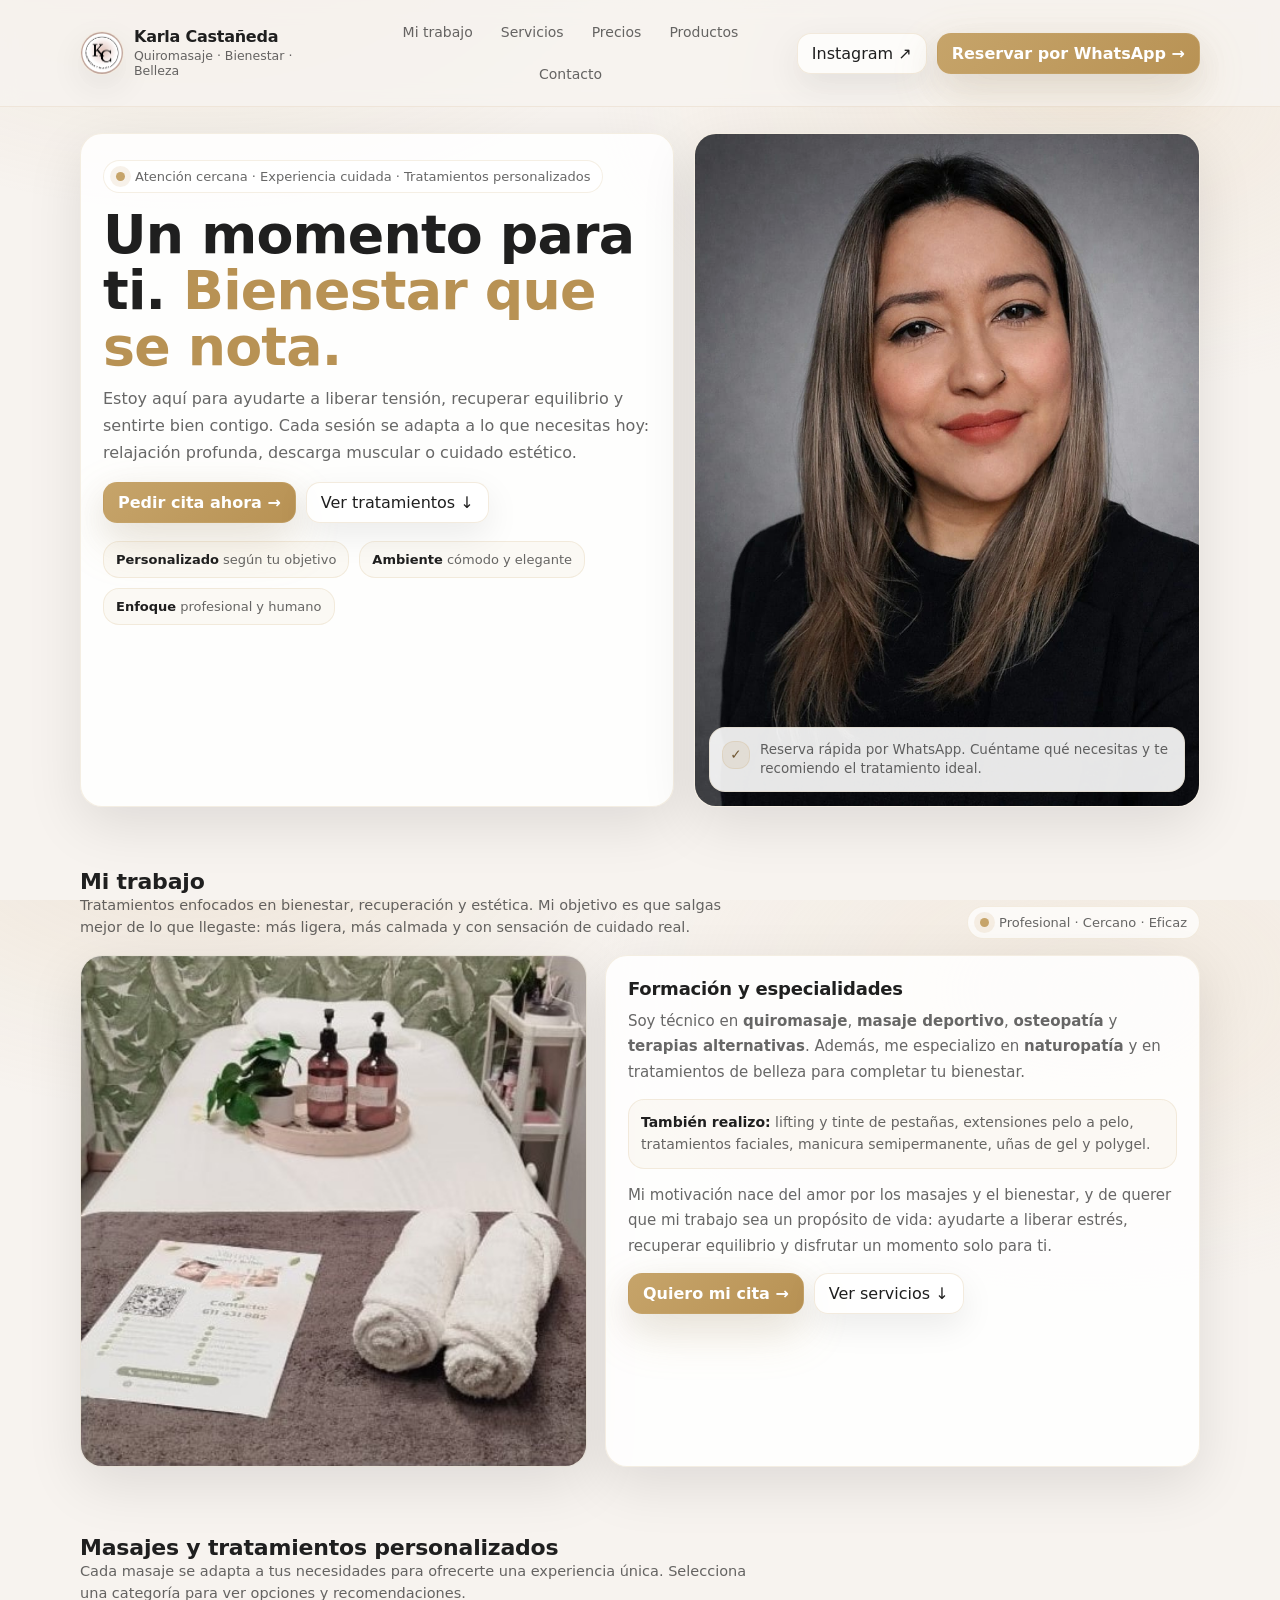
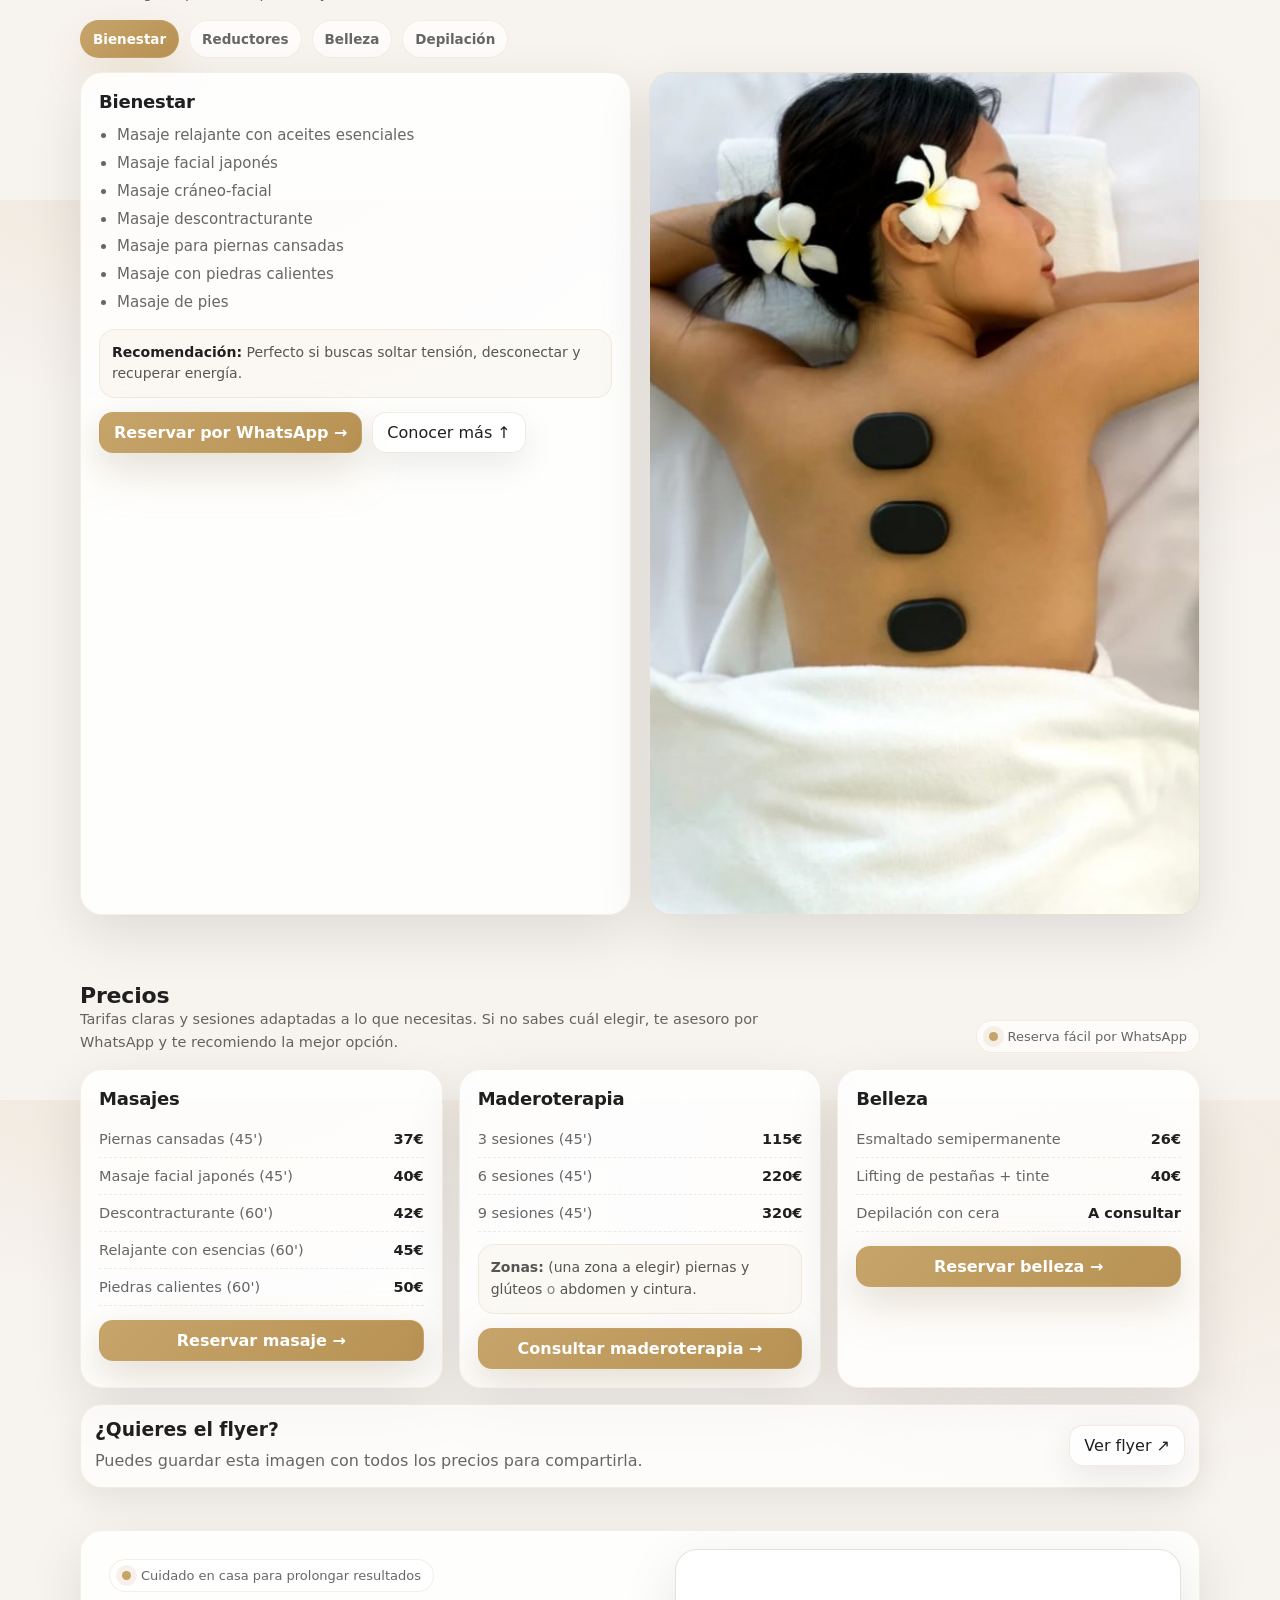
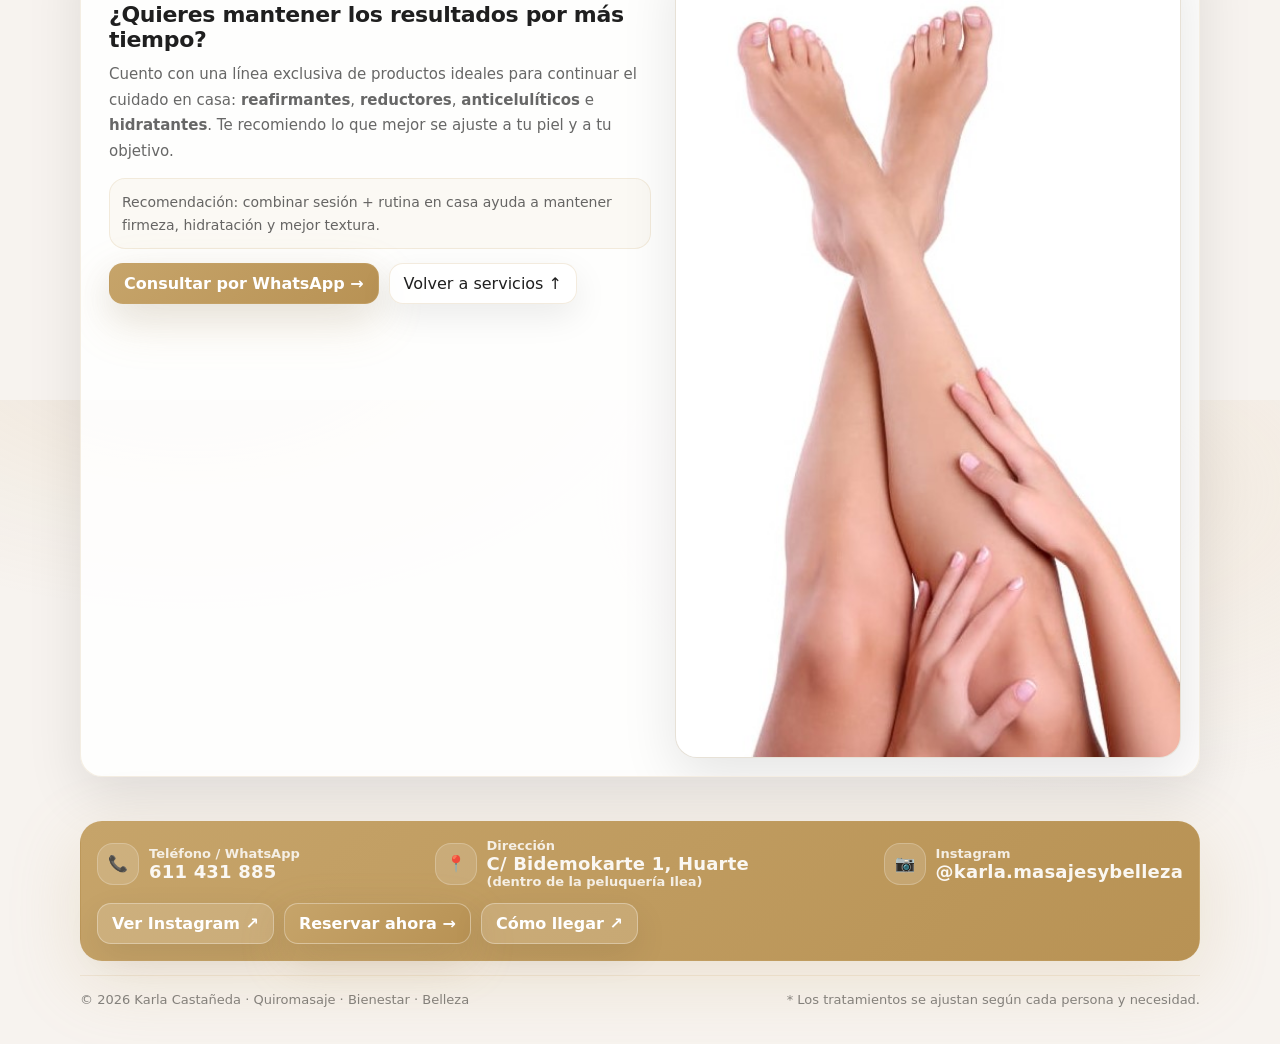
==== index.html @ 12836e00 "Add files via upload" ====
<!doctype html>
<html lang="es">
<head>
  <meta charset="utf-8" />
  <meta name="viewport" content="width=device-width, initial-scale=1" />
  <title>Karla Castañeda | Quiromasaje, Bienestar y Belleza</title>
  <meta name="description" content="Quiromasaje, masaje deportivo, osteopatía, bienestar y belleza. Reserva tu cita con Karla Castañeda por WhatsApp." />

  <!-- Open Graph -->
  <meta property="og:title" content="Karla Castañeda | Quiromasaje, Bienestar y Belleza" />
  <meta property="og:description" content="Masajes y tratamientos personalizados. Bienestar, reductores, belleza y depilación." />
  <meta property="og:type" content="website" />

<link rel="stylesheet" href="css/style.css">


</head>

<body>
  <!-- TOPBAR -->
  <header class="topbar">
    <div class="wrap">
      <nav class="nav" aria-label="Navegación principal">
        <a class="brand" href="#inicio" aria-label="Ir al inicio">
          <img class="logoImg" src="img/logo.jpg" alt="KC Quiromasaje y Belleza" />
          <div>
            <strong>Karla Castañeda</strong>
            <span>Quiromasaje · Bienestar · Belleza</span>
          </div>
        </a>

        <div class="links" aria-label="Secciones">
          <a href="#mi-trabajo">Mi trabajo</a>
          <a href="#servicios">Servicios</a>
          <a href="#precios">Precios</a>
          <a href="#productos">Productos</a>
          <a href="#contacto">Contacto</a>
        </div>

        <div class="actions">
          <a class="btn" id="btnIg" href="https://instagram.com/karla.masajesybelleza" target="_blank" rel="noopener">
            Instagram ↗
          </a>
          <a class="btn btn-primary" id="btnWhats" href="#" rel="noopener">
            Reservar por WhatsApp →
          </a>
        </div>
      </nav>
    </div>
  </header>

  <!-- HERO -->
  <main id="inicio" class="hero">
    <div class="wrap">
      <div class="heroGrid">
        <section class="card heroLeft reveal">
          <div class="pill">
            <span class="dot" aria-hidden="true"></span>
            Atención cercana · Experiencia cuidada · Tratamientos personalizados
          </div>

          <h1>
            Un momento para ti.
            <span style="color:#B89254;">Bienestar que se nota.</span>
          </h1>

          <p class="sub">
            Estoy aquí para ayudarte a liberar tensión, recuperar equilibrio y sentirte bien contigo.
            Cada sesión se adapta a lo que necesitas hoy: relajación profunda, descarga muscular o cuidado estético.
          </p>

          <div class="heroCTA">
            <a class="btn btn-primary" href="#contacto">Pedir cita ahora →</a>
            <a class="btn" href="#servicios">Ver tratamientos ↓</a>
          </div>

          <div class="stats" aria-label="Beneficios">
            <div class="stat"><b>Personalizado</b> según tu objetivo</div>
            <div class="stat"><b>Ambiente</b> cómodo y elegante</div>
            <div class="stat"><b>Enfoque</b> profesional y humano</div>
          </div>
        </section>

        <aside class="card reveal">
          <div class="heroPhoto">
            <img src="img/karla-hero.jpg" alt="Karla Castañeda - Quiromasaje" />
            <div class="badge">
              <div class="check" aria-hidden="true">✓</div>
              <div>
                Reserva rápida por WhatsApp. Cuéntame qué necesitas y te recomiendo el tratamiento ideal.
              </div>
            </div>
          </div>
        </aside>
      </div>
    </div>
  </main>

  <!-- MI TRABAJO -->
  <section id="mi-trabajo">
    <div class="wrap">
      <div class="sectionTitle reveal">
        <div>
          <h2>Mi trabajo</h2>
          <p>
            Tratamientos enfocados en bienestar, recuperación y estética. Mi objetivo es que salgas mejor de lo que llegaste:
            más ligera, más calmada y con sensación de cuidado real.
          </p>
        </div>
        <div class="pill">
          <span class="dot" aria-hidden="true"></span>
          Profesional · Cercano · Eficaz
        </div>
      </div>

      <div class="aboutGrid">
        <div class="aboutPhoto reveal">
          <img src="img/masaje-camilla.jpg" alt="Espacio de masaje y cuidado" />
        </div>

        <div class="card aboutText reveal">
          <h3>Formación y especialidades</h3>
          <p>
            Soy técnico en <b>quiromasaje</b>, <b>masaje deportivo</b>, <b>osteopatía</b> y <b>terapias alternativas</b>.
            Además, me especializo en <b>naturopatía</b> y en tratamientos de belleza para completar tu bienestar.
          </p>

          <div class="listLine">
            <b>También realizo:</b> lifting y tinte de pestañas, extensiones pelo a pelo, tratamientos faciales,
            manicura semipermanente, uñas de gel y polygel.
          </div>

          <p style="margin-top: 14px;">
            Mi motivación nace del amor por los masajes y el bienestar, y de querer que mi trabajo sea un propósito de vida:
            ayudarte a liberar estrés, recuperar equilibrio y disfrutar un momento solo para ti.
          </p>

          <div class="heroCTA" style="margin-top: 6px;">
            <a class="btn btn-primary" href="#contacto">Quiero mi cita →</a>
            <a class="btn" href="#servicios">Ver servicios ↓</a>
          </div>
        </div>
      </div>
    </div>
  </section>

  <!-- SERVICIOS -->
  <section id="servicios">
    <div class="wrap">
      <div class="sectionTitle reveal">
        <div>
          <h2>Masajes y tratamientos personalizados</h2>
          <p>
            Cada masaje se adapta a tus necesidades para ofrecerte una experiencia única.
            Selecciona una categoría para ver opciones y recomendaciones.
          </p>
        </div>
      </div>

      <div class="tabs reveal" role="tablist" aria-label="Categorías de servicios">
        <button class="tab active" data-tab="bienestar" role="tab" aria-selected="true">Bienestar</button>
        <button class="tab" data-tab="reductores" role="tab" aria-selected="false">Reductores</button>
        <button class="tab" data-tab="belleza" role="tab" aria-selected="false">Belleza</button>
        <button class="tab" data-tab="depilacion" role="tab" aria-selected="false">Depilación</button>
      </div>

      <div class="catGrid">
        <div class="card catCard reveal" id="tabContent"></div>
        <div class="catImg reveal">
          <img id="tabImage" src="img/bienestar.jpg" alt="Tratamientos de bienestar" />
        </div>
      </div>
    </div>
  </section>

  <!-- PRECIOS -->
  <section id="precios">
    <div class="wrap">
      <div class="sectionTitle reveal">
        <div>
          <h2>Precios</h2>
          <p>
            Tarifas claras y sesiones adaptadas a lo que necesitas. Si no sabes cuál elegir,
            te asesoro por WhatsApp y te recomiendo la mejor opción.
          </p>
        </div>
        <div class="pill">
          <span class="dot" aria-hidden="true"></span>
          Reserva fácil por WhatsApp
        </div>
      </div>

      <div class="pricesGrid">
        <div class="card priceCard reveal">
          <h3>Masajes</h3>
          <div class="priceRow"><span>Piernas cansadas (45')</span><b>37€</b></div>
          <div class="priceRow"><span>Masaje facial japonés (45')</span><b>40€</b></div>
          <div class="priceRow"><span>Descontracturante (60')</span><b>42€</b></div>
          <div class="priceRow"><span>Relajante con esencias (60')</span><b>45€</b></div>
          <div class="priceRow"><span>Piedras calientes (60')</span><b>50€</b></div>
          <a class="btn btn-primary priceBtn" id="waMasajes" href="#">Reservar masaje →</a>
        </div>

        <div class="card priceCard reveal">
          <h3>Maderoterapia</h3>
          <div class="priceRow"><span>3 sesiones (45')</span><b>115€</b></div>
          <div class="priceRow"><span>6 sesiones (45')</span><b>220€</b></div>
          <div class="priceRow"><span>9 sesiones (45')</span><b>320€</b></div>

          <div class="noteBox">
            <b>Zonas:</b> (una zona a elegir) piernas y glúteos <span style="opacity:.7;">o</span> abdomen y cintura.
          </div>

          <a class="btn btn-primary priceBtn" id="waMadero" href="#">Consultar maderoterapia →</a>
        </div>

        <div class="card priceCard reveal">
          <h3>Belleza</h3>
          <div class="priceRow"><span>Esmaltado semipermanente</span><b>26€</b></div>
          <div class="priceRow"><span>Lifting de pestañas + tinte</span><b>40€</b></div>
          <div class="priceRow"><span>Depilación con cera</span><b>A consultar</b></div>
          <a class="btn btn-primary priceBtn" id="waBelleza" href="#">Reservar belleza →</a>
        </div>
      </div>

      <div class="flyerBox reveal">
        <div class="flyerText">
          <h3 style="margin:0 0 8px;">¿Quieres el flyer?</h3>
          <p style="margin:0; color: var(--muted); line-height:1.6;">
            Puedes guardar esta imagen con todos los precios para compartirla.
          </p>
        </div>
        <a class="btn" href="img/precios.jpg" target="_blank" rel="noopener">Ver flyer ↗</a>
      </div>
    </div>
  </section>

  <!-- PRODUCTOS -->
  <section id="productos" class="cta">
    <div class="wrap">
      <div class="card ctaCard reveal">
        <div class="ctaText">
          <div class="pill">
            <span class="dot" aria-hidden="true"></span>
            Cuidado en casa para prolongar resultados
          </div>

          <h3>¿Quieres mantener los resultados por más tiempo?</h3>
          <p>
            Cuento con una línea exclusiva de productos ideales para continuar el cuidado en casa:
            <b>reafirmantes</b>, <b>reductores</b>, <b>anticelulíticos</b> e <b>hidratantes</b>.
            Te recomiendo lo que mejor se ajuste a tu piel y a tu objetivo.
          </p>

          <div class="ctaMini">
            Recomendación: combinar sesión + rutina en casa ayuda a mantener firmeza, hidratación y mejor textura.
          </div>

          <div class="heroCTA" style="margin-top: 14px;">
            <a class="btn btn-primary" href="#contacto">Consultar por WhatsApp →</a>
            <a class="btn" href="#servicios">Volver a servicios ↑</a>
          </div>
        </div>

        <div class="ctaImg">
          <img src="img/depilacion.jpg" alt="Cuidado corporal y bienestar" />
        </div>
      </div>
    </div>
  </section>

  <!-- CONTACTO -->
  <footer id="contacto">
    <div class="wrap">
      <div class="contactBar reveal">
        <div class="contactItem">
          <div class="icon" aria-hidden="true">📞</div>
          <div>
            <div style="opacity:.9; font-size: 13px;">Teléfono / WhatsApp</div>
            <div style="font-size: 18px; letter-spacing:.2px;">611 431 885</div>
          </div>
        </div>

        <div class="contactItem">
          <div class="icon" aria-hidden="true">📍</div>
          <div>
            <div style="opacity:.9; font-size: 13px;">Dirección</div>
            <div style="font-size: 18px; letter-spacing:.2px;">C/ Bidemokarte 1, Huarte</div>
            <div style="opacity:.9; font-size: 13px;">(dentro de la peluquería Ilea)</div>
          </div>
        </div>

        <div class="contactItem">
          <div class="icon" aria-hidden="true">📷</div>
          <div>
            <div style="opacity:.9; font-size: 13px;">Instagram</div>
            <div style="font-size: 18px; letter-spacing:.2px;">@karla.masajesybelleza</div>
          </div>
        </div>

        <!-- Botonera -->
        <div class="contactItem gap10" style="gap: 10px;">
          <a class="btn btnGlass" href="https://instagram.com/karla.masajesybelleza" target="_blank" rel="noopener">
            Ver Instagram ↗
          </a>
          <a class="btn btn-primary" href="#" id="btnWhats2" style="border-color: rgba(255,255,255,.35);">
            Reservar ahora →
          </a>
          <a class="btn btnGlass" id="btnMaps" href="#" target="_blank" rel="noopener">
            Cómo llegar ↗
          </a>
        </div>
      </div>

      <div class="fine">
        <div>© <span id="year"></span> Karla Castañeda · Quiromasaje · Bienestar · Belleza</div>
        <div>* Los tratamientos se ajustan según cada persona y necesidad.</div>
      </div>
    </div>
  </footer>

<script src="js/main.js"></script>

</body>
</html>
---- css/style.css ----
:root{
      --bg: #F7F3EF;
      --paper: #FFFFFF;
      --ink: #1F1F1F;
      --muted: rgba(31,31,31,.68);

      --accent: #C6A46A;
      --accent2: #E7D6BE;
      --line: rgba(198,164,106,.22);

      --shadow: 0 18px 55px rgba(0,0,0,.10);
      --shadow2: 0 12px 34px rgba(0,0,0,.08);

      --r: 22px;
      --r2: 18px;
      --max: 1120px;
    }

    *{ box-sizing: border-box; }
    html,body{ height: 100%; }
    body{
      margin: 0;
      font-family: ui-sans-serif, system-ui, -apple-system, Segoe UI, Roboto, Helvetica, Arial;
      color: var(--ink);
      background:
        radial-gradient(900px 550px at 15% -10%, rgba(198,164,106,.18), transparent 55%),
        radial-gradient(900px 550px at 85% 10%, rgba(231,214,190,.35), transparent 55%),
        var(--bg);
      overflow-x: hidden;
    }

    a{ color: inherit; text-decoration: none; }
    img{ max-width: 100%; display:block; }
    button{ font: inherit; }

    .wrap{
      width: min(var(--max), 92vw);
      margin: 0 auto;
    }

    /* Topbar */
    .topbar{
      position: sticky;
      top: 0;
      z-index: 80;
      background: rgba(247,243,239,.82);
      backdrop-filter: blur(10px);
      border-bottom: 1px solid rgba(198,164,106,.16);
    }

    .nav{
      display:flex;
      align-items:center;
      justify-content: space-between;
      gap: 14px;
      padding: 14px 0;
    }

    .brand{
      display:flex;
      align-items:center;
      gap: 10px;
      min-width: 220px;
    }

    /* (Opcional) Logo antiguo (no usado ahora) */
    .logo{
      width: 40px; height: 40px;
      border-radius: 14px;
      background:
        radial-gradient(14px 14px at 28% 30%, rgba(255,255,255,.55), transparent 60%),
        linear-gradient(135deg, var(--accent), #B89254);
      box-shadow: var(--shadow2);
      position: relative;
      overflow: hidden;
    }
    .logo:after{
      content:"";
      position:absolute;
      inset:-45%;
      background: linear-gradient(60deg, transparent 35%, rgba(255,255,255,.55) 50%, transparent 65%);
      transform: rotate(15deg) translateX(-40%);
      animation: sheen 6s linear infinite;
    }
    @keyframes sheen{
      0%{ transform: rotate(15deg) translateX(-40%); opacity: 0; }
      10%{ opacity: .75; }
      55%{ transform: rotate(15deg) translateX(40%); opacity: .35; }
      100%{ transform: rotate(15deg) translateX(40%); opacity: 0; }
    }

    .brand strong{
      display:block;
      font-weight: 850;
      letter-spacing: -.25px;
      line-height: 1.0;
    }
    .brand span{
      display:block;
      color: var(--muted);
      font-size: 12.5px;
      margin-top: 3px;
    }

    .links{
      display:flex;
      gap: 6px;
      flex-wrap: wrap;
      justify-content:center;
    }
    .links a{
      padding: 9px 10px;
      border-radius: 999px;
      color: var(--muted);
      border: 1px solid transparent;
      transition: background .2s ease, border-color .2s ease, color .2s ease;
      font-size: 14px;
    }
    .links a:hover{
      background: rgba(198,164,106,.10);
      border-color: rgba(198,164,106,.20);
      color: var(--ink);
    }

    .actions{
      display:flex;
      gap: 10px;
      align-items:center;
      justify-content:flex-end;
      min-width: 240px;
    }

    .btn{
      display:inline-flex;
      align-items:center;
      justify-content:center;
      gap: 10px;
      border-radius: 14px;
      padding: 10px 14px;
      border: 1px solid rgba(198,164,106,.22);
      background: rgba(255,255,255,.75);
      box-shadow: var(--shadow2);
      cursor:pointer;
      transition: transform .15s ease, filter .2s ease, background .2s ease;
      white-space: nowrap;
    }
    .btn:hover{ transform: translateY(-1px); filter: brightness(1.02); }
    .btn:active{ transform: translateY(0); }

    .btn-primary{
      background: linear-gradient(135deg, var(--accent), #B89254);
      color: #fff;
      border-color: rgba(198,164,106,.55);
      box-shadow: 0 18px 50px rgba(198,164,106,.20), var(--shadow2);
      font-weight: 800;
    }

    /* Botón estilo “glass” para footer sobre fondo dorado */
    .btnGlass{
      border-color: rgba(255,255,255,.32) !important;
      background: rgba(255,255,255,.14) !important;
      color:#fff !important;
    }

    /* Generic */
    .card{
      border-radius: var(--r);
      background: rgba(255,255,255,.86);
      border: 1px solid rgba(198,164,106,.18);
      box-shadow: var(--shadow);
      overflow: hidden;
    }

    .pill{
      display:inline-flex;
      align-items:center;
      gap: 10px;
      padding: 8px 12px;
      border-radius: 999px;
      border: 1px solid rgba(198,164,106,.18);
      background: rgba(255,255,255,.72);
      color: var(--muted);
      font-size: 13px;
    }
    .dot{
      width: 9px; height: 9px; border-radius: 999px;
      background: var(--accent);
      box-shadow: 0 0 0 6px rgba(198,164,106,.15);
    }

    section{ padding: 34px 0; }

    .sectionTitle{
      display:flex;
      align-items:flex-end;
      justify-content: space-between;
      gap: 12px;
      margin-bottom: 16px;
    }
    .sectionTitle h2{
      margin: 0;
      font-size: 22px;
      letter-spacing: -.2px;
    }
    .sectionTitle p{
      margin: 0;
      color: var(--muted);
      max-width: 74ch;
      line-height: 1.55;
      font-size: 14.5px;
    }

    /* Hero */
    main.hero{ padding: 26px 0 28px; }
    .heroGrid{
      display:grid;
      grid-template-columns: 1.08fr .92fr;
      gap: 20px;
      align-items: stretch;
    }
    .heroLeft{ padding: 26px 22px 22px; }
    h1{
      margin: 14px 0 10px;
      font-size: clamp(34px, 4.2vw, 56px);
      line-height: 1.04;
      letter-spacing: -0.8px;
    }
    .sub{
      margin: 0 0 14px;
      color: var(--muted);
      font-size: 16px;
      line-height: 1.7;
      max-width: 60ch;
    }
    .heroCTA{
      display:flex;
      gap: 10px;
      flex-wrap: wrap;
      margin-top: 16px;
    }
    .stats{
      display:flex;
      gap: 10px;
      flex-wrap: wrap;
      margin-top: 18px;
    }
    .stat{
      padding: 10px 12px;
      border-radius: 16px;
      border: 1px solid rgba(198,164,106,.18);
      background: rgba(198,164,106,.06);
      color: var(--muted);
      font-size: 13px;
    }
    .stat b{ color: var(--ink); font-weight: 850; }

    .heroPhoto{
      height: 100%;
      min-height: 410px;
      position: relative;
      background: #eae2d7;
    }
    .heroPhoto img{
      width: 100%;
      height: 100%;
      object-fit: cover;
      object-position: center;
      filter: saturate(1.02) contrast(1.02);
    }
    .badge{
      position:absolute;
      left: 14px;
      bottom: 14px;
      right: 14px;
      display:flex;
      gap: 10px;
      align-items:flex-start;
      background: rgba(255,255,255,.90);
      border: 1px solid rgba(198,164,106,.18);
      border-radius: 16px;
      padding: 12px 12px;
      box-shadow: var(--shadow2);
      color: var(--muted);
      font-size: 13.5px;
      line-height: 1.45;
    }
    .check{
      width: 28px;
      height: 28px;
      border-radius: 12px;
      display:grid;
      place-items:center;
      background: rgba(198,164,106,.14);
      border: 1px solid rgba(198,164,106,.20);
      color: #6f5632;
      flex: 0 0 auto;
      margin-top: 1px;
    }

    /* About */
    .aboutGrid{
      display:grid;
      grid-template-columns: .92fr 1.08fr;
      gap: 18px;
      align-items: stretch;
    }
    .aboutPhoto{
      border-radius: var(--r);
      overflow:hidden;
      border: 1px solid rgba(198,164,106,.18);
      box-shadow: var(--shadow);
      background: #eee;
      min-height: 340px;
    }
    .aboutPhoto img{
      width:100%;
      height:100%;
      object-fit: cover;
    }
    .aboutText{
      padding: 22px;
    }
    .aboutText h3{
      margin: 0 0 10px;
      font-size: 18px;
      letter-spacing: -.2px;
    }
    .aboutText p{
      margin: 0 0 14px;
      color: var(--muted);
      line-height: 1.7;
      font-size: 15px;
    }
    .listLine{
      padding: 12px;
      border-radius: 16px;
      border: 1px solid rgba(198,164,106,.18);
      background: rgba(198,164,106,.06);
      color: var(--muted);
      font-size: 14px;
      line-height: 1.55;
    }
    .listLine b{ color: var(--ink); }

    /* Services tabs */
    .tabs{
      display:flex;
      gap: 10px;
      flex-wrap: wrap;
      margin-bottom: 14px;
    }
    .tab{
      padding: 10px 12px;
      border-radius: 999px;
      border: 1px solid rgba(198,164,106,.18);
      background: rgba(255,255,255,.75);
      color: var(--muted);
      cursor: pointer;
      transition: background .2s ease, border-color .2s ease, transform .15s ease;
      font-weight: 800;
      font-size: 13.5px;
    }
    .tab:hover{ transform: translateY(-1px); }
    .tab.active{
      background: linear-gradient(135deg, var(--accent), #B89254);
      color: #fff;
      border-color: rgba(198,164,106,.55);
      box-shadow: 0 16px 40px rgba(198,164,106,.20);
    }
    .catGrid{
      display:grid;
      grid-template-columns: 1fr 1fr;
      gap: 18px;
      align-items: stretch;
    }
    .catCard{ padding: 18px; }
    .catCard h3{
      margin: 0 0 10px;
      font-size: 18px;
      letter-spacing: -.2px;
    }
    .bullets{
      margin: 0;
      padding-left: 18px;
      color: var(--muted);
      line-height: 1.85;
      font-size: 15px;
    }
    .hint{
      margin-top: 12px;
      padding: 12px;
      border-radius: 16px;
      border: 1px solid rgba(198,164,106,.18);
      background: rgba(198,164,106,.06);
      color: rgba(31,31,31,.75);
      line-height: 1.55;
      font-size: 14px;
    }
    .hint b{ color: var(--ink); }

    .catImg{
      border-radius: var(--r);
      overflow:hidden;
      border: 1px solid rgba(198,164,106,.18);
      box-shadow: var(--shadow);
      background: #eee;
      min-height: 340px;
    }
    .catImg img{
      width: 100%;
      height: 100%;
      object-fit: cover;
      object-position: center;
    }

    /* Products CTA */
    .cta{ padding-top: 8px; }
    .ctaCard{
      display:grid;
      grid-template-columns: 1.05fr .95fr;
      gap: 16px;
      align-items: stretch;
      padding: 18px;
    }
    .ctaText{ padding: 10px 8px 10px 10px; }
    .ctaText h3{
      margin: 10px 0 10px;
      font-size: 22px;
      letter-spacing: -.3px;
    }
    .ctaText p{
      margin: 0 0 14px;
      color: var(--muted);
      line-height: 1.7;
      font-size: 15px;
      max-width: 70ch;
    }
    .ctaMini{
      padding: 12px;
      border-radius: 16px;
      border: 1px solid rgba(198,164,106,.18);
      background: rgba(198,164,106,.06);
      color: var(--muted);
      line-height: 1.6;
      font-size: 14px;
    }
    .ctaImg{
      border-radius: var(--r);
      overflow:hidden;
      border: 1px solid rgba(198,164,106,.18);
      box-shadow: var(--shadow);
      min-height: 320px;
      background: #eee;
    }
    .ctaImg img{
      width:100%;
      height:100%;
      object-fit: cover;
    }

    /* Contact */
    footer{ padding: 10px 0 34px; }
    .contactBar{
      border-radius: var(--r);
      border: 1px solid rgba(198,164,106,.20);
      background: linear-gradient(135deg, var(--accent), #B89254);
      color: #fff;
      box-shadow: 0 20px 70px rgba(198,164,106,.22);
      padding: 16px;
      display:flex;
      align-items:center;
      justify-content: space-between;
      gap: 14px;
      flex-wrap: wrap;
    }
    .contactItem{
      display:flex;
      gap: 10px;
      align-items:center;
      color: rgba(255,255,255,.92);
      font-weight: 800;
    }
    .icon{
      width: 42px; height: 42px;
      border-radius: 16px;
      background: rgba(255,255,255,.14);
      display:grid;
      place-items:center;
      border: 1px solid rgba(255,255,255,.22);
    }
    .fine{
      margin-top: 14px;
      color: rgba(31,31,31,.55);
      font-size: 13px;
      line-height: 1.5;
      display:flex;
      justify-content: space-between;
      gap: 12px;
      flex-wrap: wrap;
      border-top: 1px solid rgba(198,164,106,.18);
      padding-top: 14px;
    }

    /* Reveal */
    .reveal{
      opacity: 0;
      transform: translateY(10px);
      transition: opacity .55s ease, transform .55s ease;
    }
    .reveal.on{
      opacity: 1;
      transform: translateY(0);
    }

    /* Responsive */
    @media (max-width: 980px){
      .links{ display:none; }
      .heroGrid{ grid-template-columns: 1fr; }
      .heroPhoto{ min-height: 320px; }
      .aboutGrid{ grid-template-columns: 1fr; }
      .catGrid{ grid-template-columns: 1fr; }
      .ctaCard{ grid-template-columns: 1fr; }
      .actions{ min-width: unset; }
      .pricesGrid{ grid-template-columns: 1fr; }
    }

    /* Imágenes/Logo */
    .logoImg{
      width: 44px;
      height: 44px;
      border-radius: 999px;
      object-fit: cover;
      background: rgba(255,255,255,.85);
      border: 1px solid rgba(198,164,106,.22);
      box-shadow: var(--shadow2);
    }

    /* Precios */
    .pricesGrid{
      display:grid;
      grid-template-columns: 1fr 1fr 1fr;
      gap: 16px;
      align-items: stretch;
    }
    .priceCard{ padding: 18px; }
    .priceCard h3{
      margin: 0 0 12px;
      font-size: 18px;
      letter-spacing: -.2px;
    }
    .priceRow{
      display:flex;
      align-items: baseline;
      justify-content: space-between;
      gap: 12px;
      padding: 10px 0;
      border-bottom: 1px dashed rgba(198,164,106,.22);
      color: var(--muted);
      font-size: 14.5px;
    }
    .priceRow b{
      color: var(--ink);
      font-weight: 900;
      white-space: nowrap;
    }
    .noteBox{
      margin-top: 12px;
      padding: 12px;
      border-radius: 16px;
      border: 1px solid rgba(198,164,106,.18);
      background: rgba(198,164,106,.06);
      color: rgba(31,31,31,.75);
      line-height: 1.55;
      font-size: 14px;
    }
    .priceBtn{
      width: 100%;
      margin-top: 14px;
    }
    .flyerBox{
      margin-top: 16px;
      display:flex;
      align-items:center;
      justify-content: space-between;
      gap: 12px;
      padding: 14px;
      border-radius: var(--r);
      border: 1px solid rgba(198,164,106,.18);
      background: rgba(255,255,255,.70);
      box-shadow: var(--shadow2);
    }

    /* ===== FIX FOOTER EN MOVIL ===== */
    @media (max-width: 520px){
      .contactBar{
        flex-direction: column;
        align-items: stretch;
        text-align: left;
      }
      .contactItem{
        width: 100%;
        justify-content: flex-start;
      }
      /* Botonera: que no quede en fila apretada */
      .contactItem.gap10{
        flex-direction: column;
        align-items: stretch;
      }
      .contactItem.gap10 .btn{
        width: 100%;
        justify-content: center;
      }
      .actions{ min-width: unset; }
      .flyerBox{ flex-direction: column; align-items: stretch; }
      .flyerBox .btn{ width: 100%; }
    }

    /* ===== PRECIOS: FIX VISUAL EN MÓVIL ===== */
@media (max-width: 640px){

  .pricesGrid{
    grid-template-columns: 1fr;
    gap: 20px;
  }

  .priceCard{
    padding: 20px 18px;
  }

  .priceCard h3{
    font-size: 20px;
    margin-bottom: 14px;
    text-align: left;
  }

  .priceRow{
    font-size: 15px;
    padding: 12px 0;
  }

  .priceRow span{
    max-width: 70%;
    line-height: 1.4;
  }

  .priceRow b{
    font-size: 16px;
  }

  .noteBox{
    font-size: 14px;
    margin-top: 14px;
  }

  .priceBtn{
    margin-top: 18px;
    padding: 14px;
    font-size: 15px;
  }
}
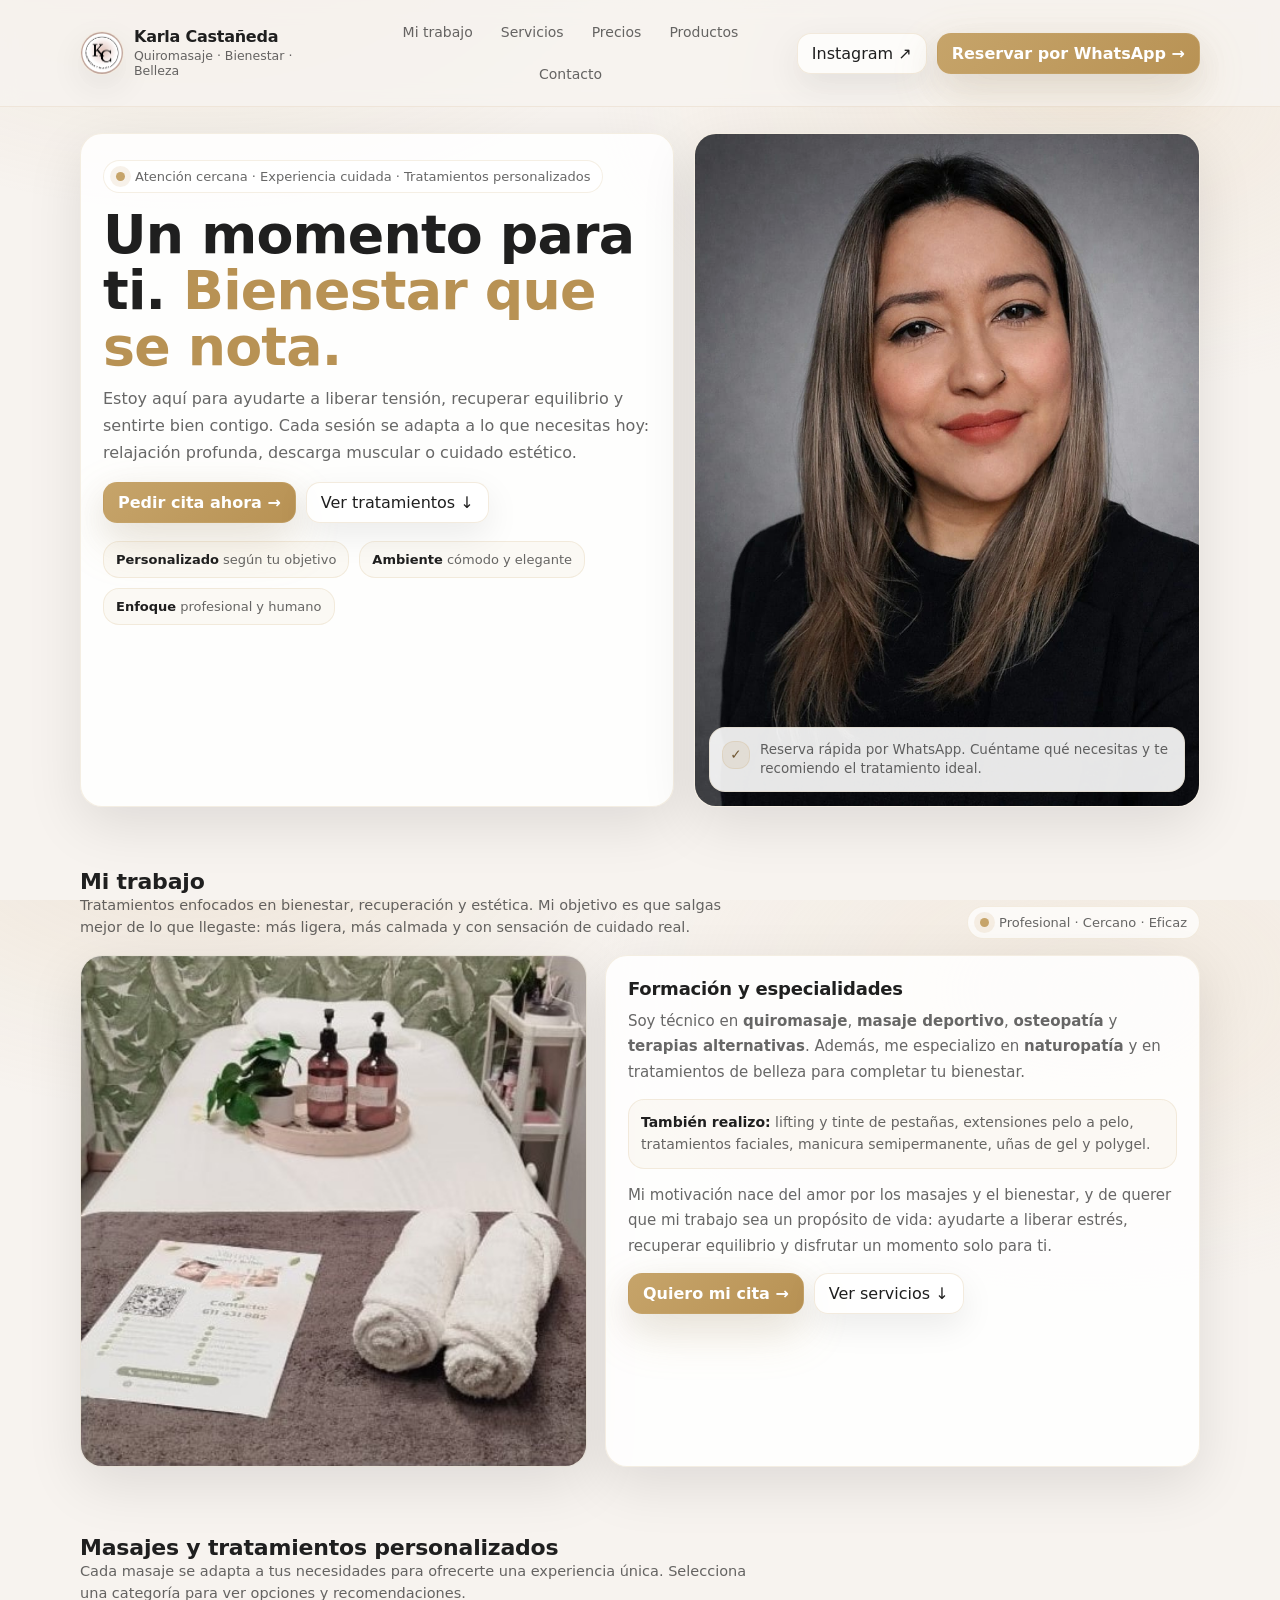
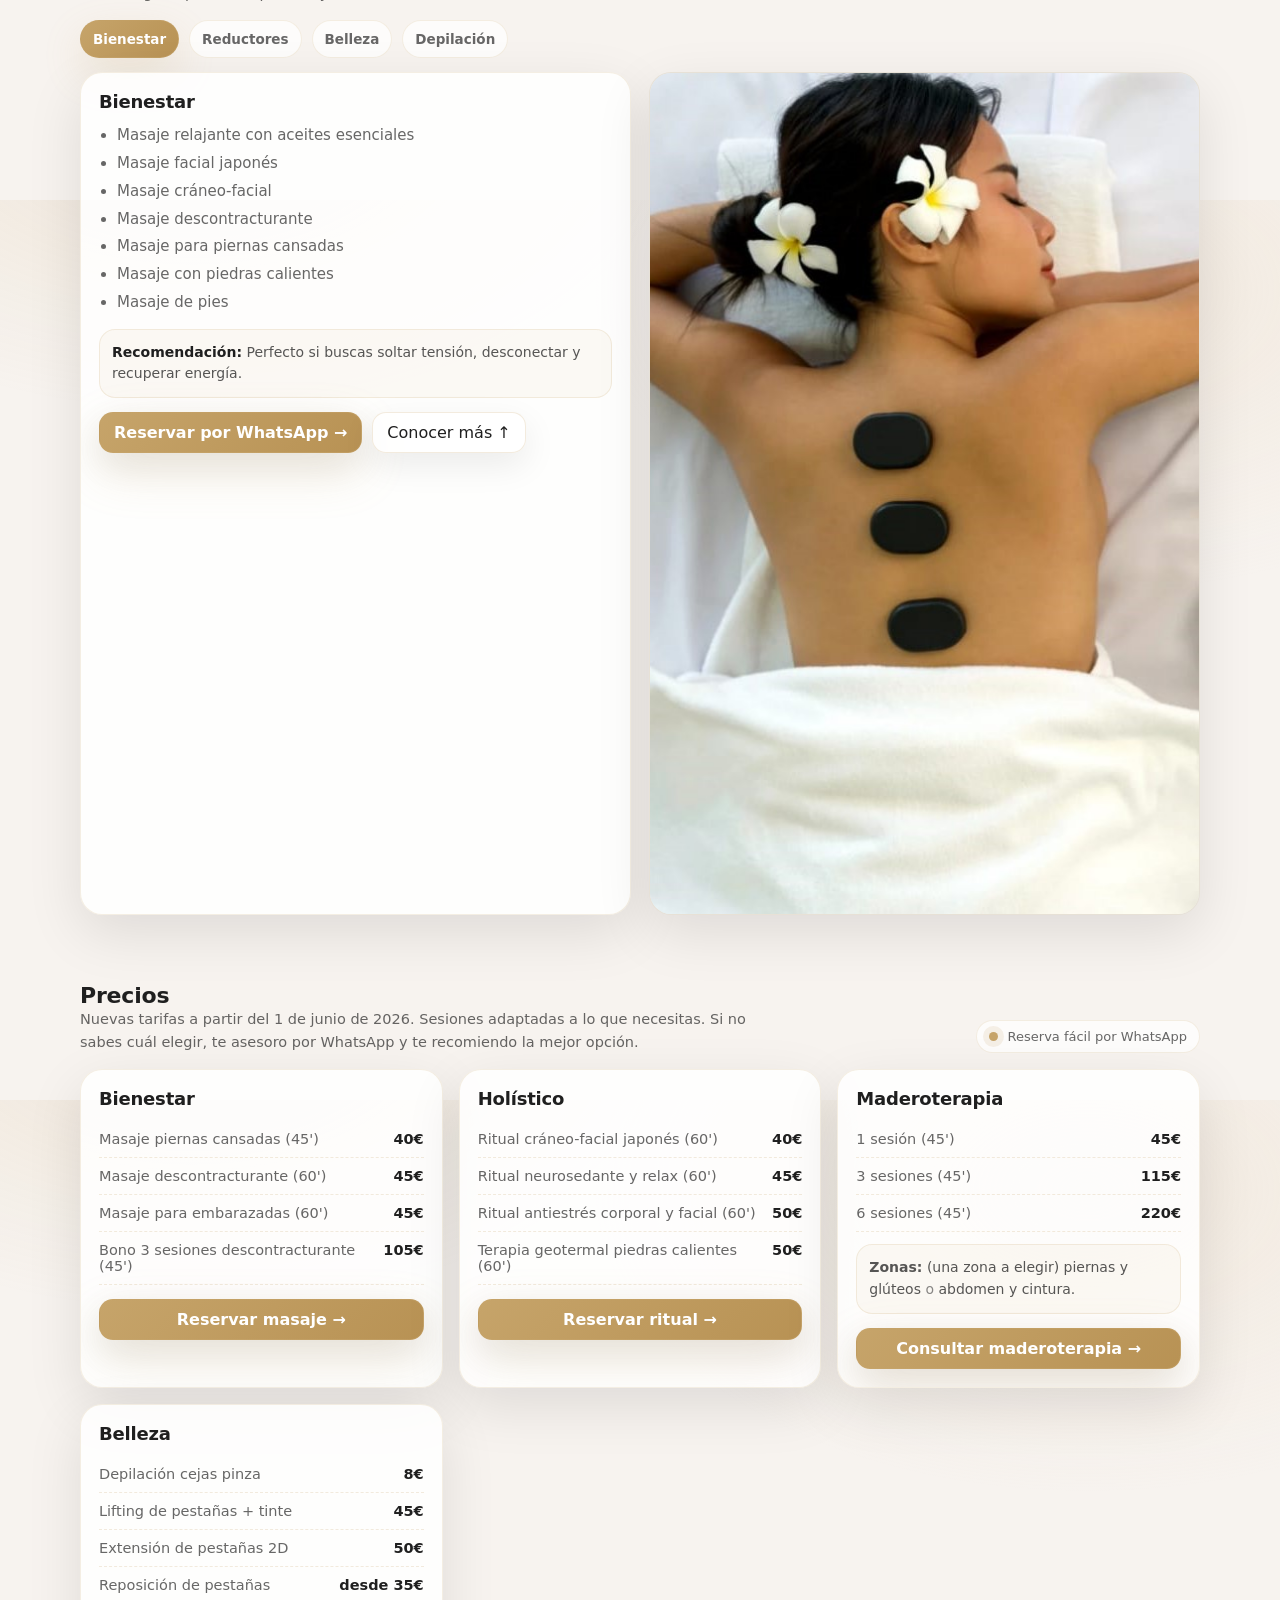
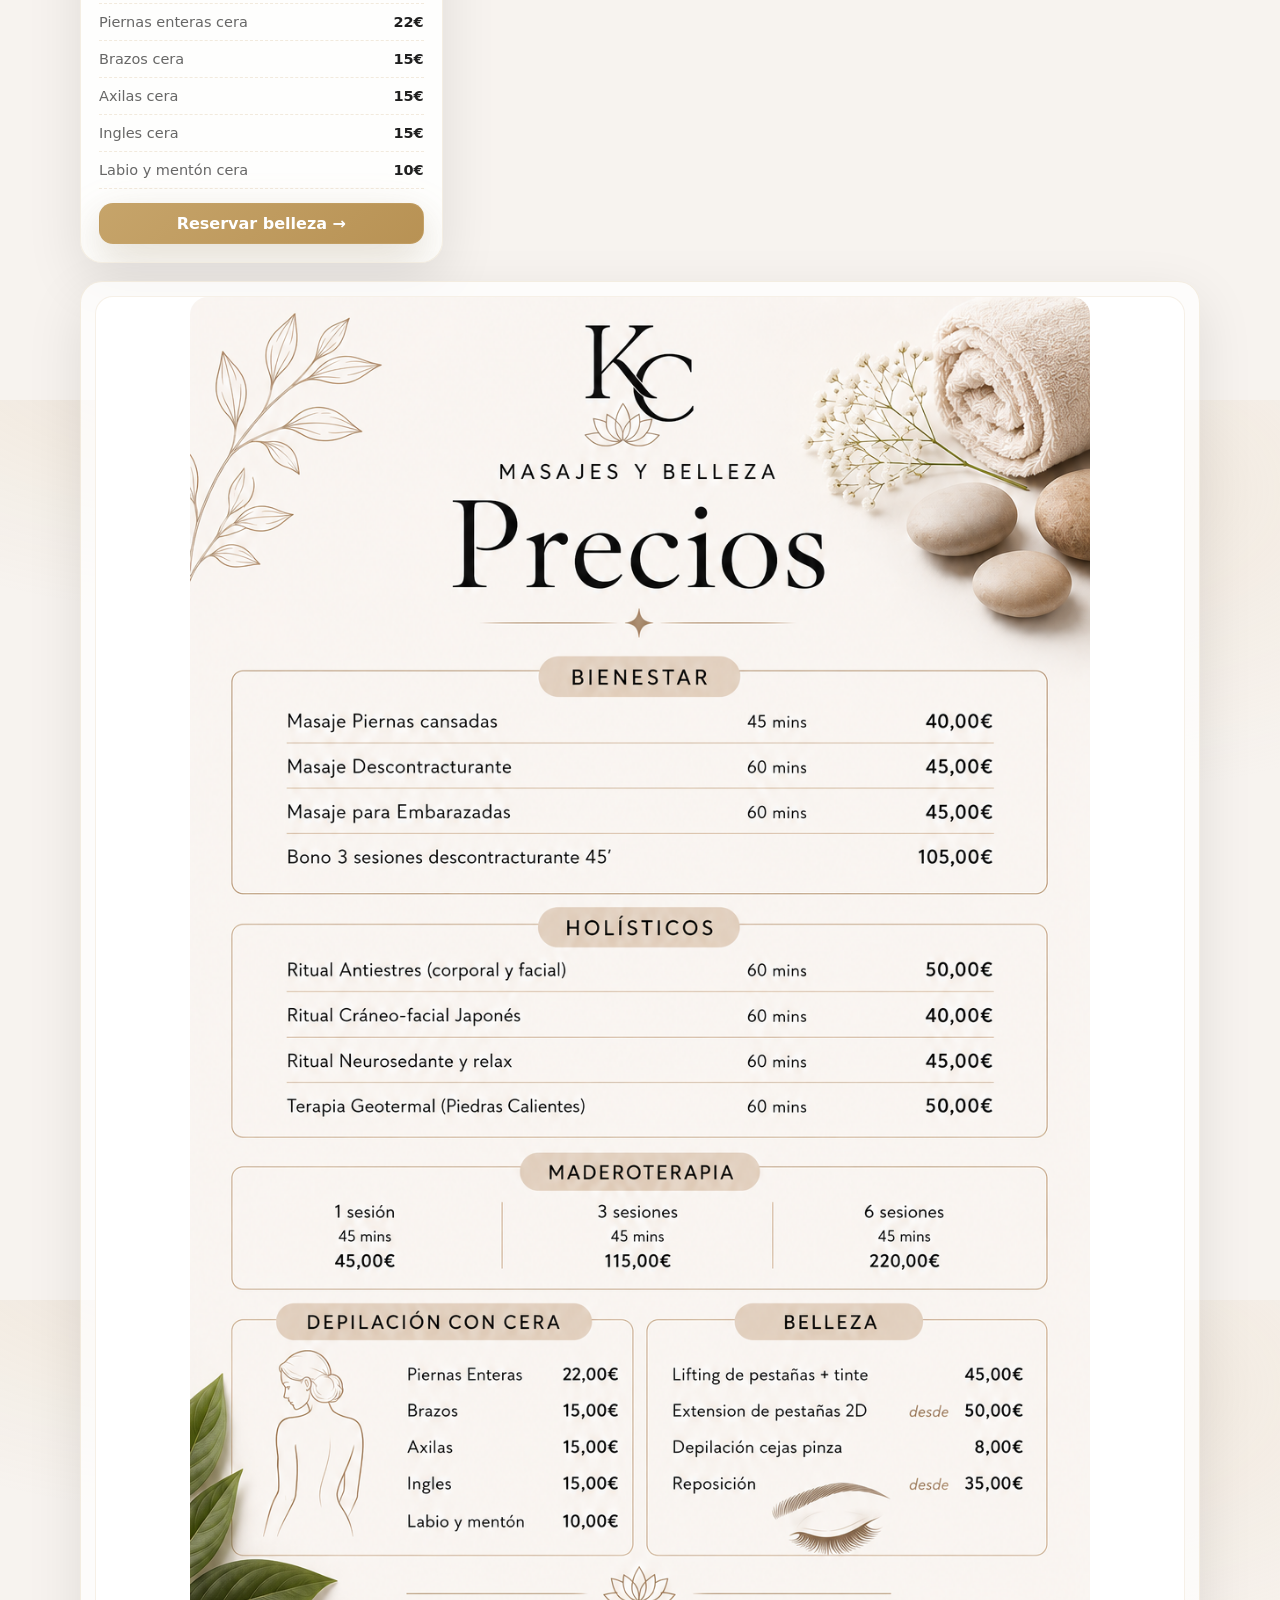
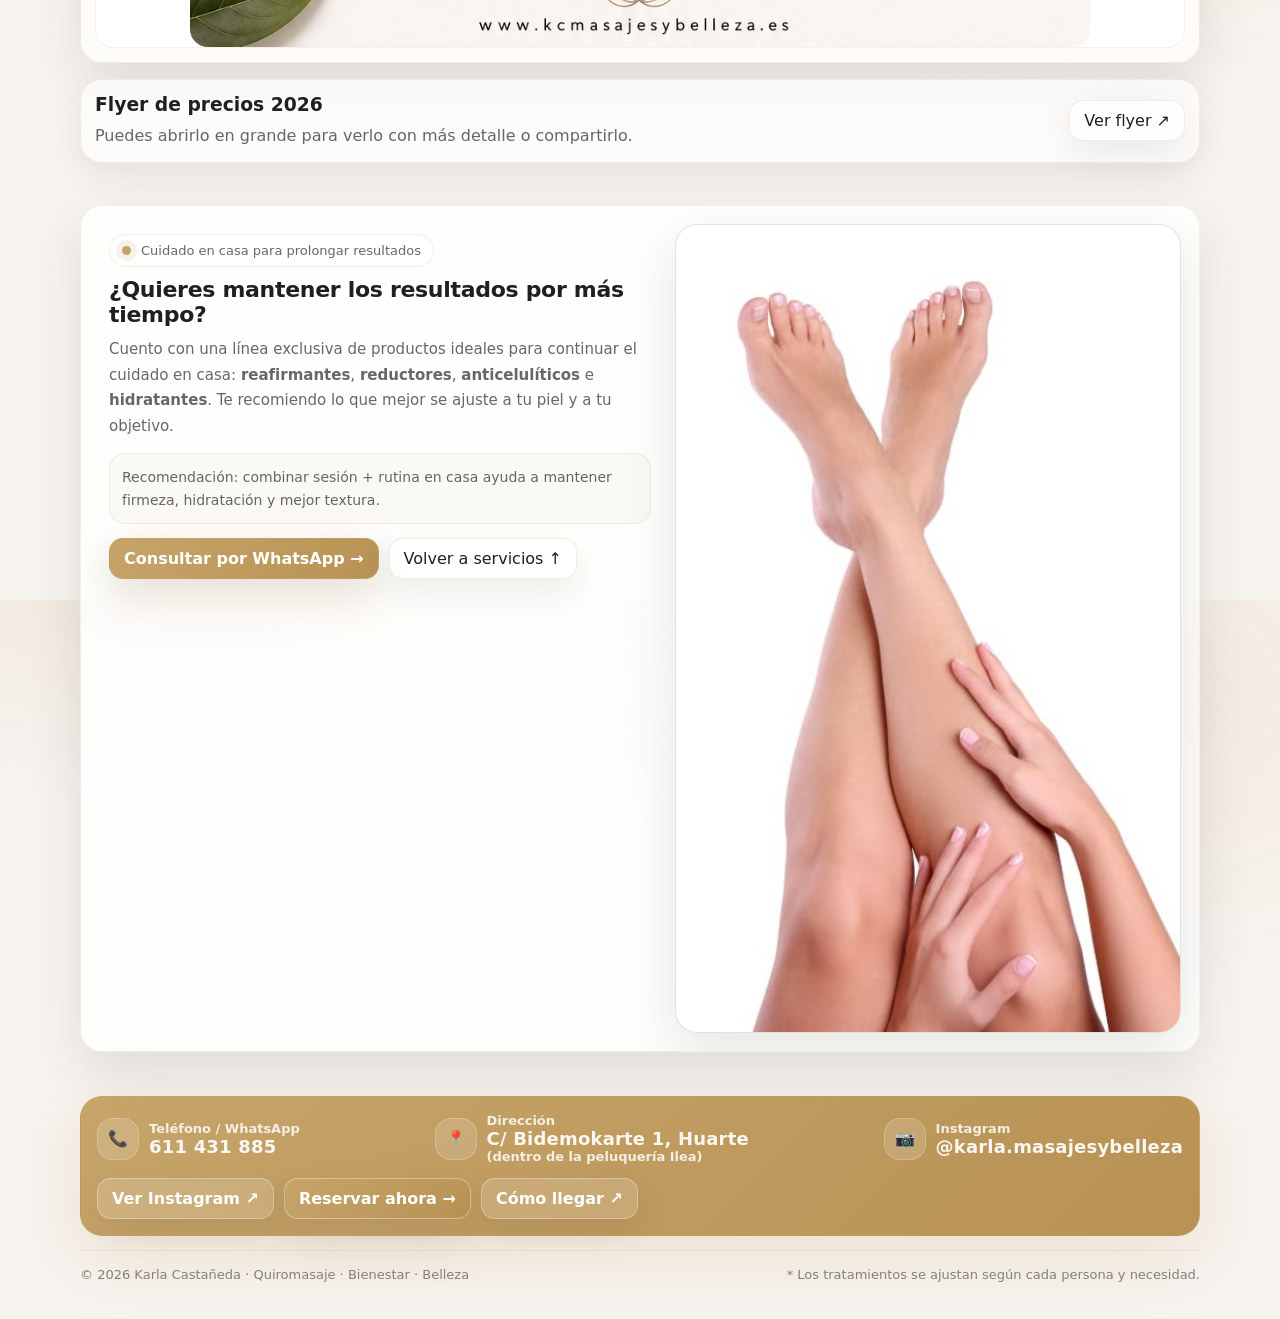
==== commit 8e0b1e3e: "Add files via upload" ====
--- a/index.html
+++ b/index.html
@@ -178,11 +178,11 @@
     <div class="wrap">
       <div class="sectionTitle reveal">
         <div>
-          <h2>Precios</h2>
-          <p>
-            Tarifas claras y sesiones adaptadas a lo que necesitas. Si no sabes cuál elegir,
-            te asesoro por WhatsApp y te recomiendo la mejor opción.
-          </p>
+          <h2>Precios</h2>
+          <p>
+            Nuevas tarifas a partir del 1 de junio de 2026. Sesiones adaptadas a lo que necesitas. Si no sabes cuál elegir,
+            te asesoro por WhatsApp y te recomiendo la mejor opción.
+          </p>
         </div>
         <div class="pill">
           <span class="dot" aria-hidden="true"></span>
@@ -191,21 +191,29 @@
       </div>
 
       <div class="pricesGrid">
-        <div class="card priceCard reveal">
-          <h3>Masajes</h3>
-          <div class="priceRow"><span>Piernas cansadas (45')</span><b>37€</b></div>
-          <div class="priceRow"><span>Masaje facial japonés (45')</span><b>40€</b></div>
-          <div class="priceRow"><span>Descontracturante (60')</span><b>42€</b></div>
-          <div class="priceRow"><span>Relajante con esencias (60')</span><b>45€</b></div>
-          <div class="priceRow"><span>Piedras calientes (60')</span><b>50€</b></div>
-          <a class="btn btn-primary priceBtn" id="waMasajes" href="#">Reservar masaje →</a>
-        </div>
-
-        <div class="card priceCard reveal">
-          <h3>Maderoterapia</h3>
-          <div class="priceRow"><span>3 sesiones (45')</span><b>115€</b></div>
-          <div class="priceRow"><span>6 sesiones (45')</span><b>220€</b></div>
-          <div class="priceRow"><span>9 sesiones (45')</span><b>320€</b></div>
+        <div class="card priceCard reveal">
+          <h3>Bienestar</h3>
+          <div class="priceRow"><span>Masaje piernas cansadas (45')</span><b>40€</b></div>
+          <div class="priceRow"><span>Masaje descontracturante (60')</span><b>45€</b></div>
+          <div class="priceRow"><span>Masaje para embarazadas (60')</span><b>45€</b></div>
+          <div class="priceRow"><span>Bono 3 sesiones descontracturante (45')</span><b>105€</b></div>
+          <a class="btn btn-primary priceBtn" id="waMasajes" href="#">Reservar masaje →</a>
+        </div>
+
+        <div class="card priceCard reveal">
+          <h3>Holístico</h3>
+          <div class="priceRow"><span>Ritual cráneo-facial japonés (60')</span><b>40€</b></div>
+          <div class="priceRow"><span>Ritual neurosedante y relax (60')</span><b>45€</b></div>
+          <div class="priceRow"><span>Ritual antiestrés corporal y facial (60')</span><b>50€</b></div>
+          <div class="priceRow"><span>Terapia geotermal piedras calientes (60')</span><b>50€</b></div>
+          <a class="btn btn-primary priceBtn" id="waHolistico" href="#">Reservar ritual →</a>
+        </div>
+
+        <div class="card priceCard reveal">
+          <h3>Maderoterapia</h3>
+          <div class="priceRow"><span>1 sesión (45')</span><b>45€</b></div>
+          <div class="priceRow"><span>3 sesiones (45')</span><b>115€</b></div>
+          <div class="priceRow"><span>6 sesiones (45')</span><b>220€</b></div>
 
           <div class="noteBox">
             <b>Zonas:</b> (una zona a elegir) piernas y glúteos <span style="opacity:.7;">o</span> abdomen y cintura.
@@ -214,24 +222,36 @@
           <a class="btn btn-primary priceBtn" id="waMadero" href="#">Consultar maderoterapia →</a>
         </div>
 
-        <div class="card priceCard reveal">
-          <h3>Belleza</h3>
-          <div class="priceRow"><span>Esmaltado semipermanente</span><b>26€</b></div>
-          <div class="priceRow"><span>Lifting de pestañas + tinte</span><b>40€</b></div>
-          <div class="priceRow"><span>Depilación con cera</span><b>A consultar</b></div>
-          <a class="btn btn-primary priceBtn" id="waBelleza" href="#">Reservar belleza →</a>
-        </div>
-      </div>
-
-      <div class="flyerBox reveal">
-        <div class="flyerText">
-          <h3 style="margin:0 0 8px;">¿Quieres el flyer?</h3>
-          <p style="margin:0; color: var(--muted); line-height:1.6;">
-            Puedes guardar esta imagen con todos los precios para compartirla.
-          </p>
-        </div>
-        <a class="btn" href="img/precios.jpg" target="_blank" rel="noopener">Ver flyer ↗</a>
-      </div>
+        <div class="card priceCard reveal">
+          <h3>Belleza</h3>
+          <div class="priceRow"><span>Depilación cejas pinza</span><b>8€</b></div>
+          <div class="priceRow"><span>Lifting de pestañas + tinte</span><b>45€</b></div>
+          <div class="priceRow"><span>Extensión de pestañas 2D</span><b>50€</b></div>
+          <div class="priceRow"><span>Reposición de pestañas</span><b>desde 35€</b></div>
+          <div class="priceRow"><span>Piernas enteras cera</span><b>22€</b></div>
+          <div class="priceRow"><span>Brazos cera</span><b>15€</b></div>
+          <div class="priceRow"><span>Axilas cera</span><b>15€</b></div>
+          <div class="priceRow"><span>Ingles cera</span><b>15€</b></div>
+          <div class="priceRow"><span>Labio y mentón cera</span><b>10€</b></div>
+          <a class="btn btn-primary priceBtn" id="waBelleza" href="#">Reservar belleza →</a>
+        </div>
+      </div>
+
+      <div class="flyerPreview reveal">
+        <a href="img/flyer-precios-2026.png" target="_blank" rel="noopener" aria-label="Abrir flyer de precios 2026">
+          <img src="img/flyer-precios-2026.png" alt="Flyer de precios 2026 de Karla Castañeda" />
+        </a>
+      </div>
+
+      <div class="flyerBox reveal">
+        <div class="flyerText">
+          <h3 style="margin:0 0 8px;">Flyer de precios 2026</h3>
+          <p style="margin:0; color: var(--muted); line-height:1.6;">
+            Puedes abrirlo en grande para verlo con más detalle o compartirlo.
+          </p>
+        </div>
+        <a class="btn" href="img/flyer-precios-2026.png" target="_blank" rel="noopener">Ver flyer ↗</a>
+      </div>
     </div>
   </section>
 
--- a/css/style.css
+++ b/css/style.css
@@ -513,18 +513,33 @@
     }
 
     /* Responsive */
-    @media (max-width: 980px){
-      .links{ display:none; }
-      .heroGrid{ grid-template-columns: 1fr; }
-      .heroPhoto{ min-height: 320px; }
-      .aboutGrid{ grid-template-columns: 1fr; }
+    @media (max-width: 980px){
+      .links{ display:none; }
+      .heroGrid{ grid-template-columns: 1fr; }
+      .heroPhoto{ min-height: 320px; }
+      .aboutGrid{ grid-template-columns: 1fr; }
       .catGrid{ grid-template-columns: 1fr; }
       .ctaCard{ grid-template-columns: 1fr; }
       .actions{ min-width: unset; }
-      .pricesGrid{ grid-template-columns: 1fr; }
-    }
-
-    /* Imágenes/Logo */
+      .pricesGrid{ grid-template-columns: 1fr; }
+    }
+
+    @media (max-width: 700px){
+      .nav{ flex-wrap: wrap; }
+      .brand{ min-width: 0; }
+      .actions{
+        width: 100%;
+        justify-content: stretch;
+      }
+      .actions .btn{
+        flex: 1 1 0;
+        min-width: 0;
+        white-space: normal;
+        text-align: center;
+      }
+    }
+
+    /* Imágenes/Logo */
     .logoImg{
       width: 44px;
       height: 44px;
@@ -573,13 +588,35 @@
       line-height: 1.55;
       font-size: 14px;
     }
-    .priceBtn{
-      width: 100%;
-      margin-top: 14px;
-    }
-    .flyerBox{
-      margin-top: 16px;
-      display:flex;
+    .priceBtn{
+      width: 100%;
+      margin-top: 14px;
+    }
+    .flyerPreview{
+      margin-top: 18px;
+      border-radius: var(--r);
+      border: 1px solid rgba(198,164,106,.18);
+      background: rgba(255,255,255,.72);
+      box-shadow: var(--shadow);
+      padding: 14px;
+    }
+    .flyerPreview a{
+      display:block;
+      border-radius: 18px;
+      overflow:hidden;
+      background: #fff;
+      border: 1px solid rgba(198,164,106,.16);
+    }
+    .flyerPreview img{
+      width: 100%;
+      max-width: 900px;
+      margin: 0 auto;
+      height: auto;
+      border-radius: 18px;
+    }
+    .flyerBox{
+      margin-top: 16px;
+      display:flex;
       align-items:center;
       justify-content: space-between;
       gap: 12px;
@@ -606,14 +643,17 @@
         flex-direction: column;
         align-items: stretch;
       }
-      .contactItem.gap10 .btn{
-        width: 100%;
-        justify-content: center;
-      }
-      .actions{ min-width: unset; }
-      .flyerBox{ flex-direction: column; align-items: stretch; }
-      .flyerBox .btn{ width: 100%; }
-    }
+      .contactItem.gap10 .btn{
+        width: 100%;
+        justify-content: center;
+      }
+      .actions{ min-width: unset; }
+      .flyerPreview{ padding: 8px; }
+      .flyerPreview a,
+      .flyerPreview img{ border-radius: 14px; }
+      .flyerBox{ flex-direction: column; align-items: stretch; }
+      .flyerBox .btn{ width: 100%; }
+    }
 
     /* ===== PRECIOS: FIX VISUAL EN MÓVIL ===== */
 @media (max-width: 640px){
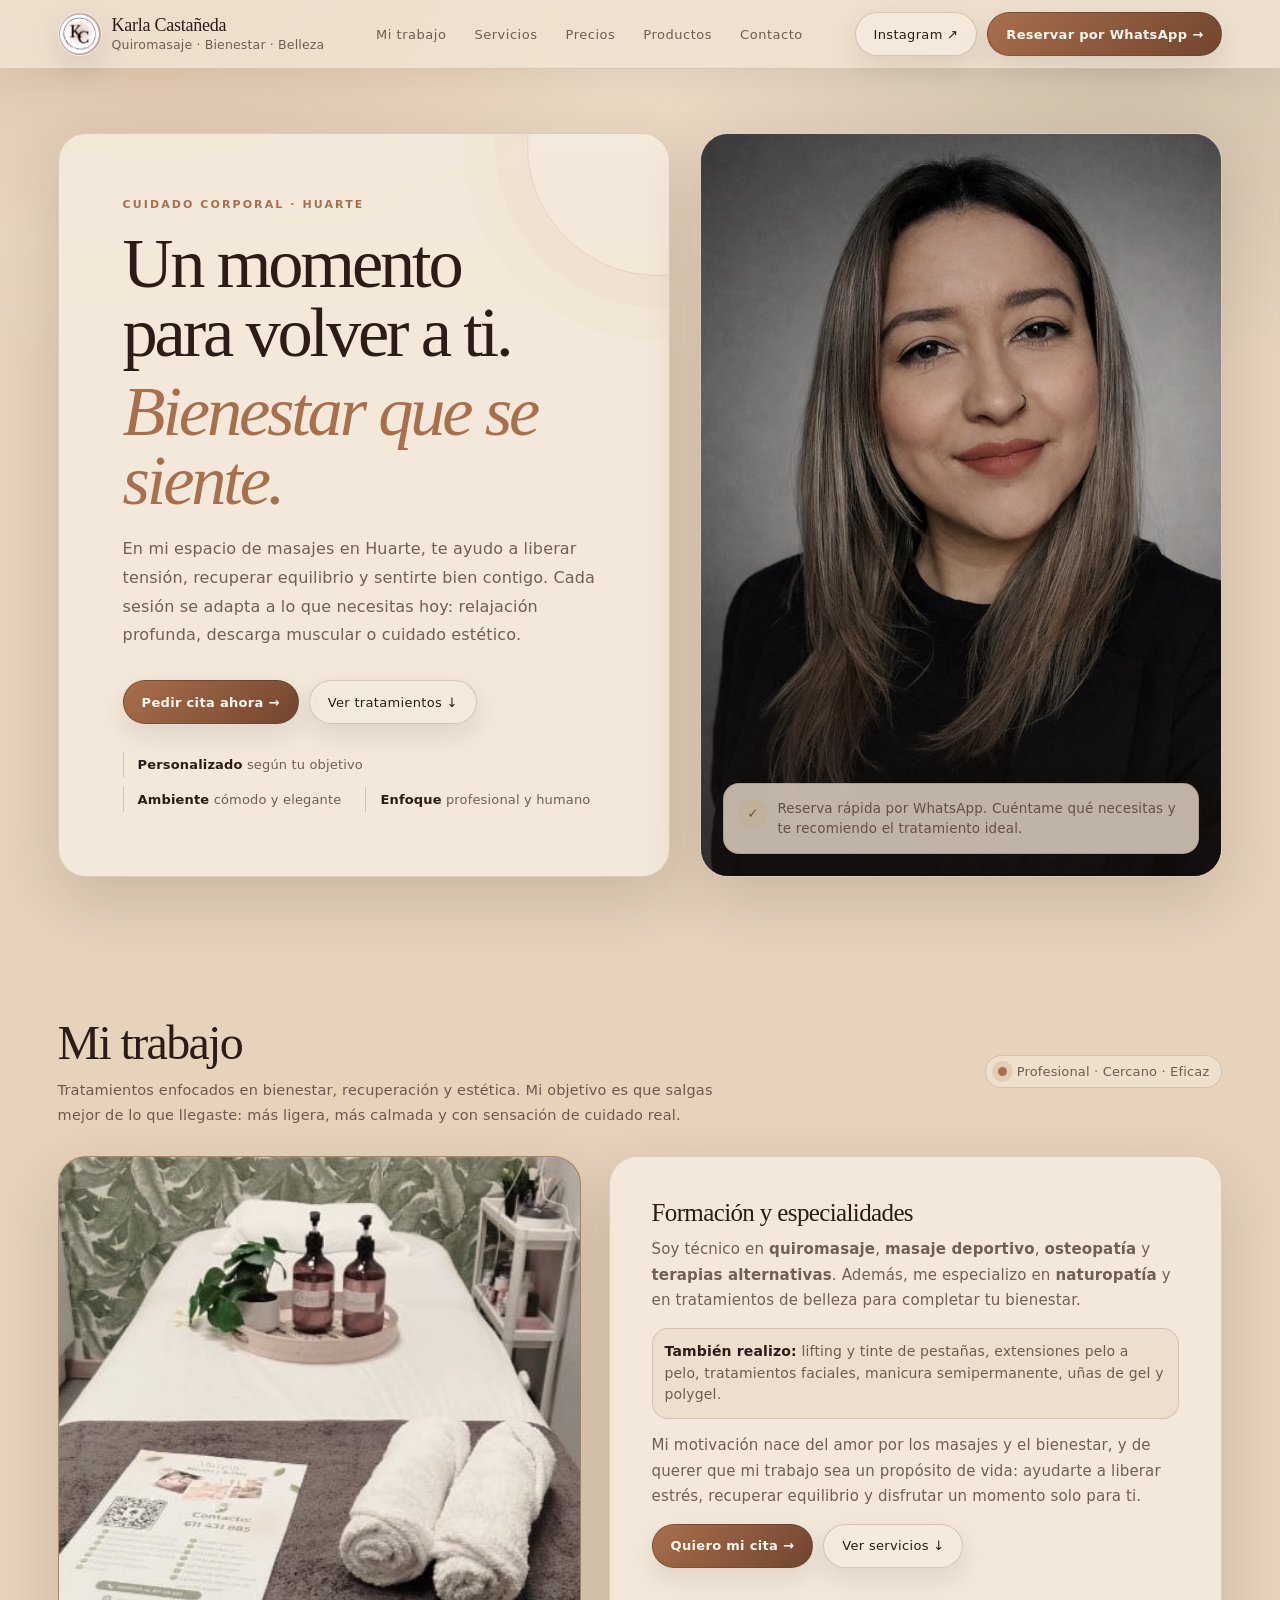
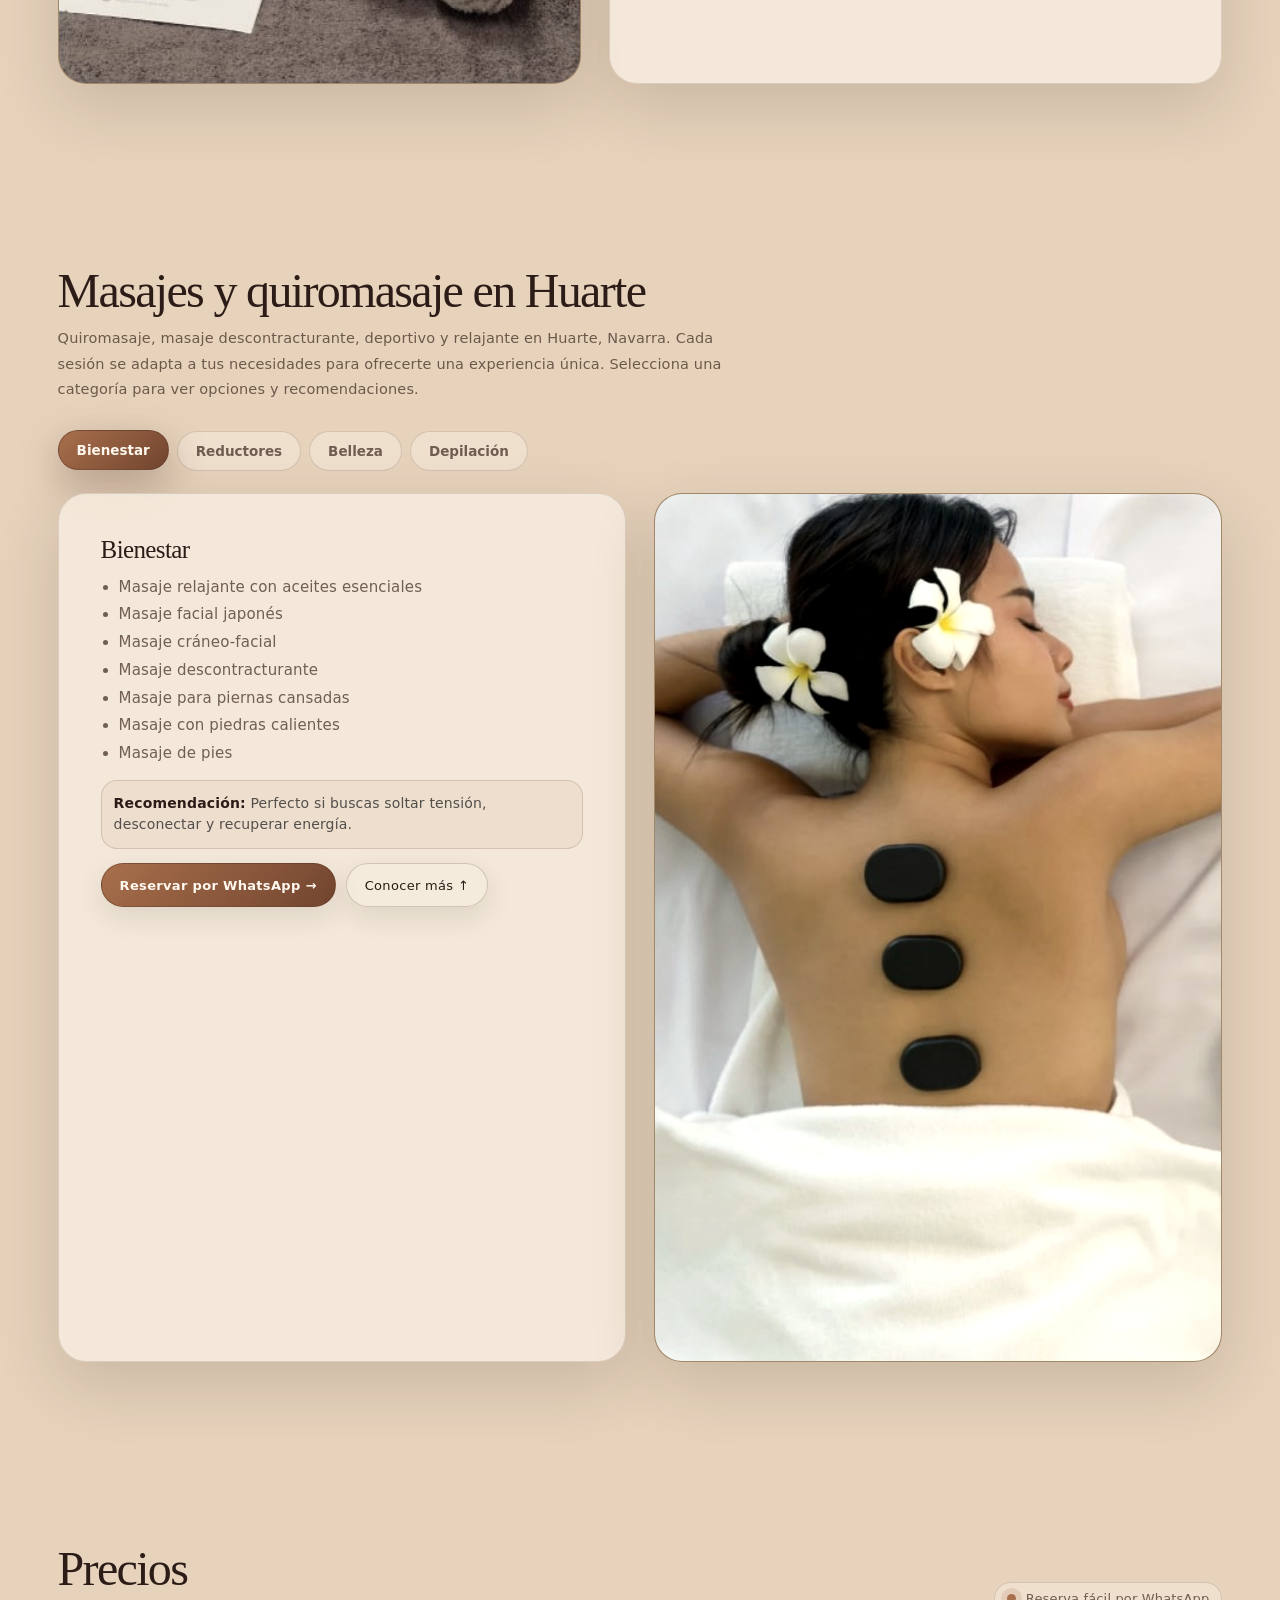
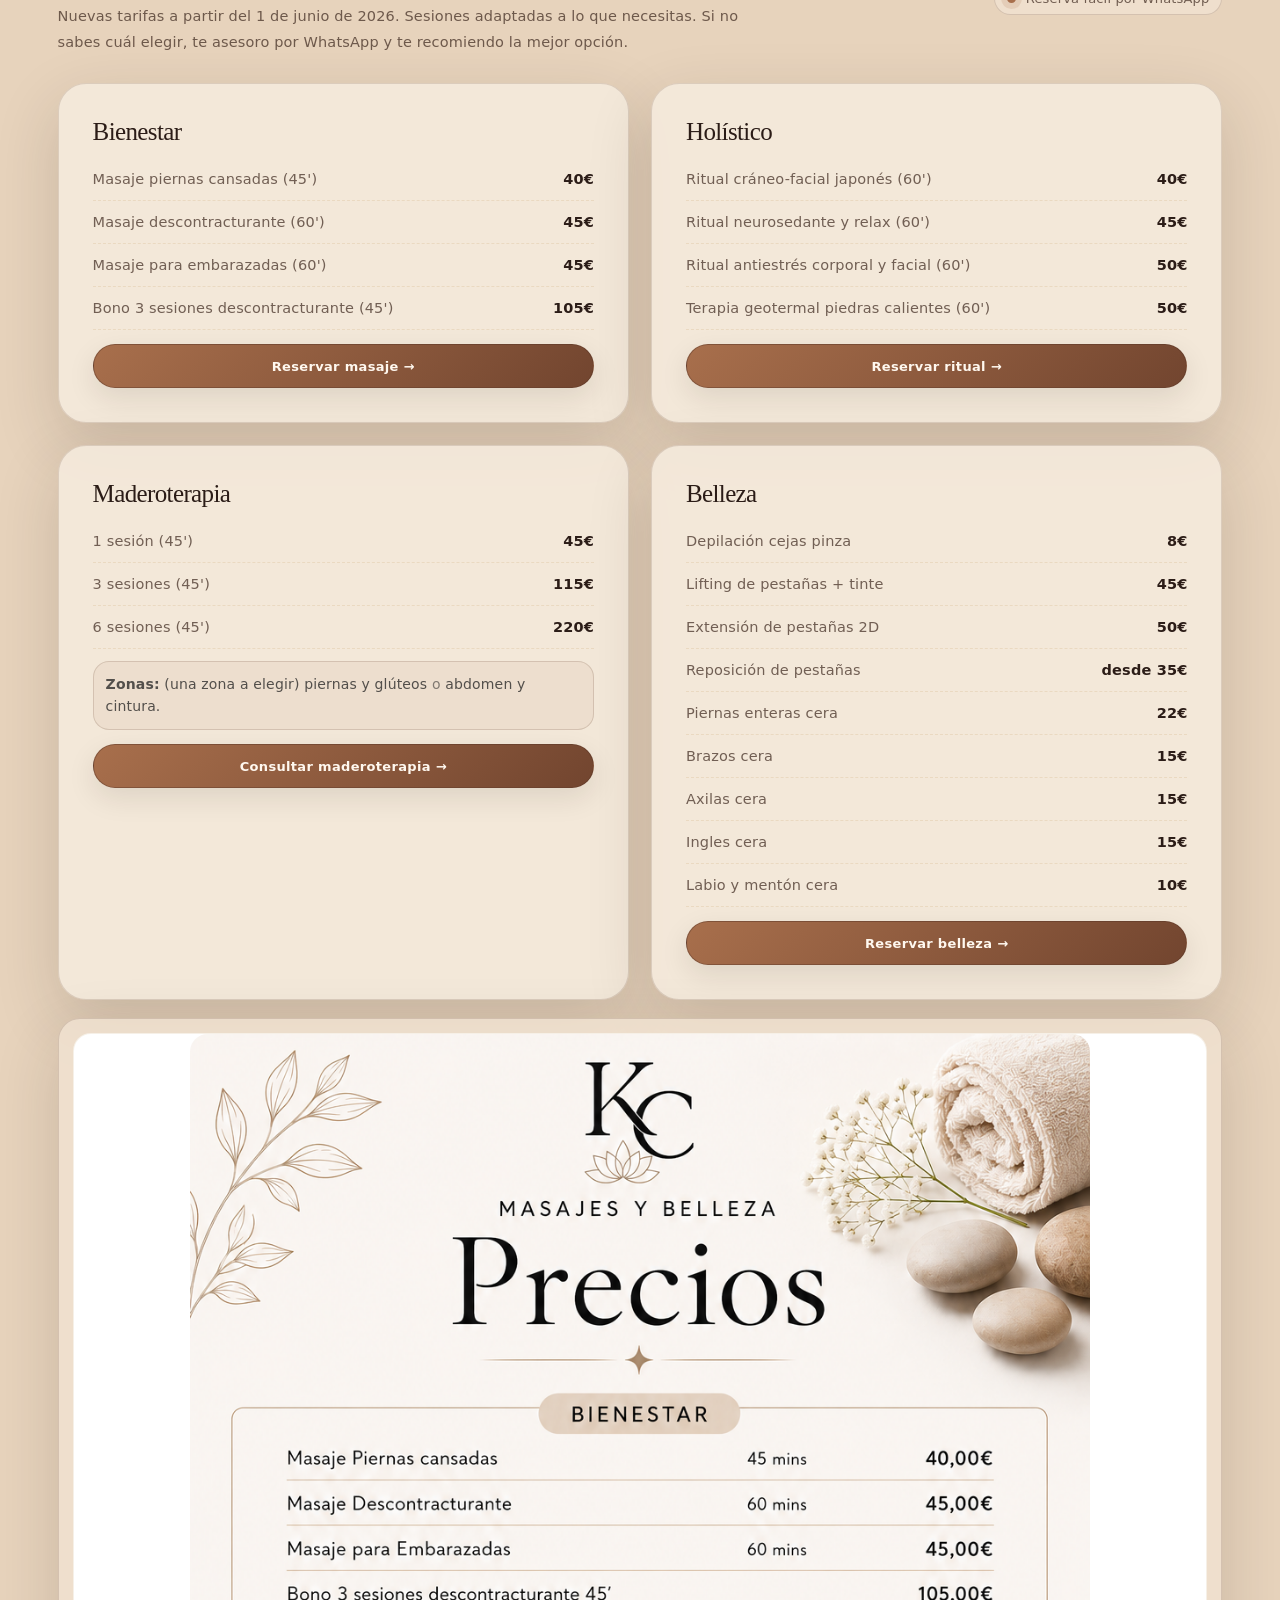
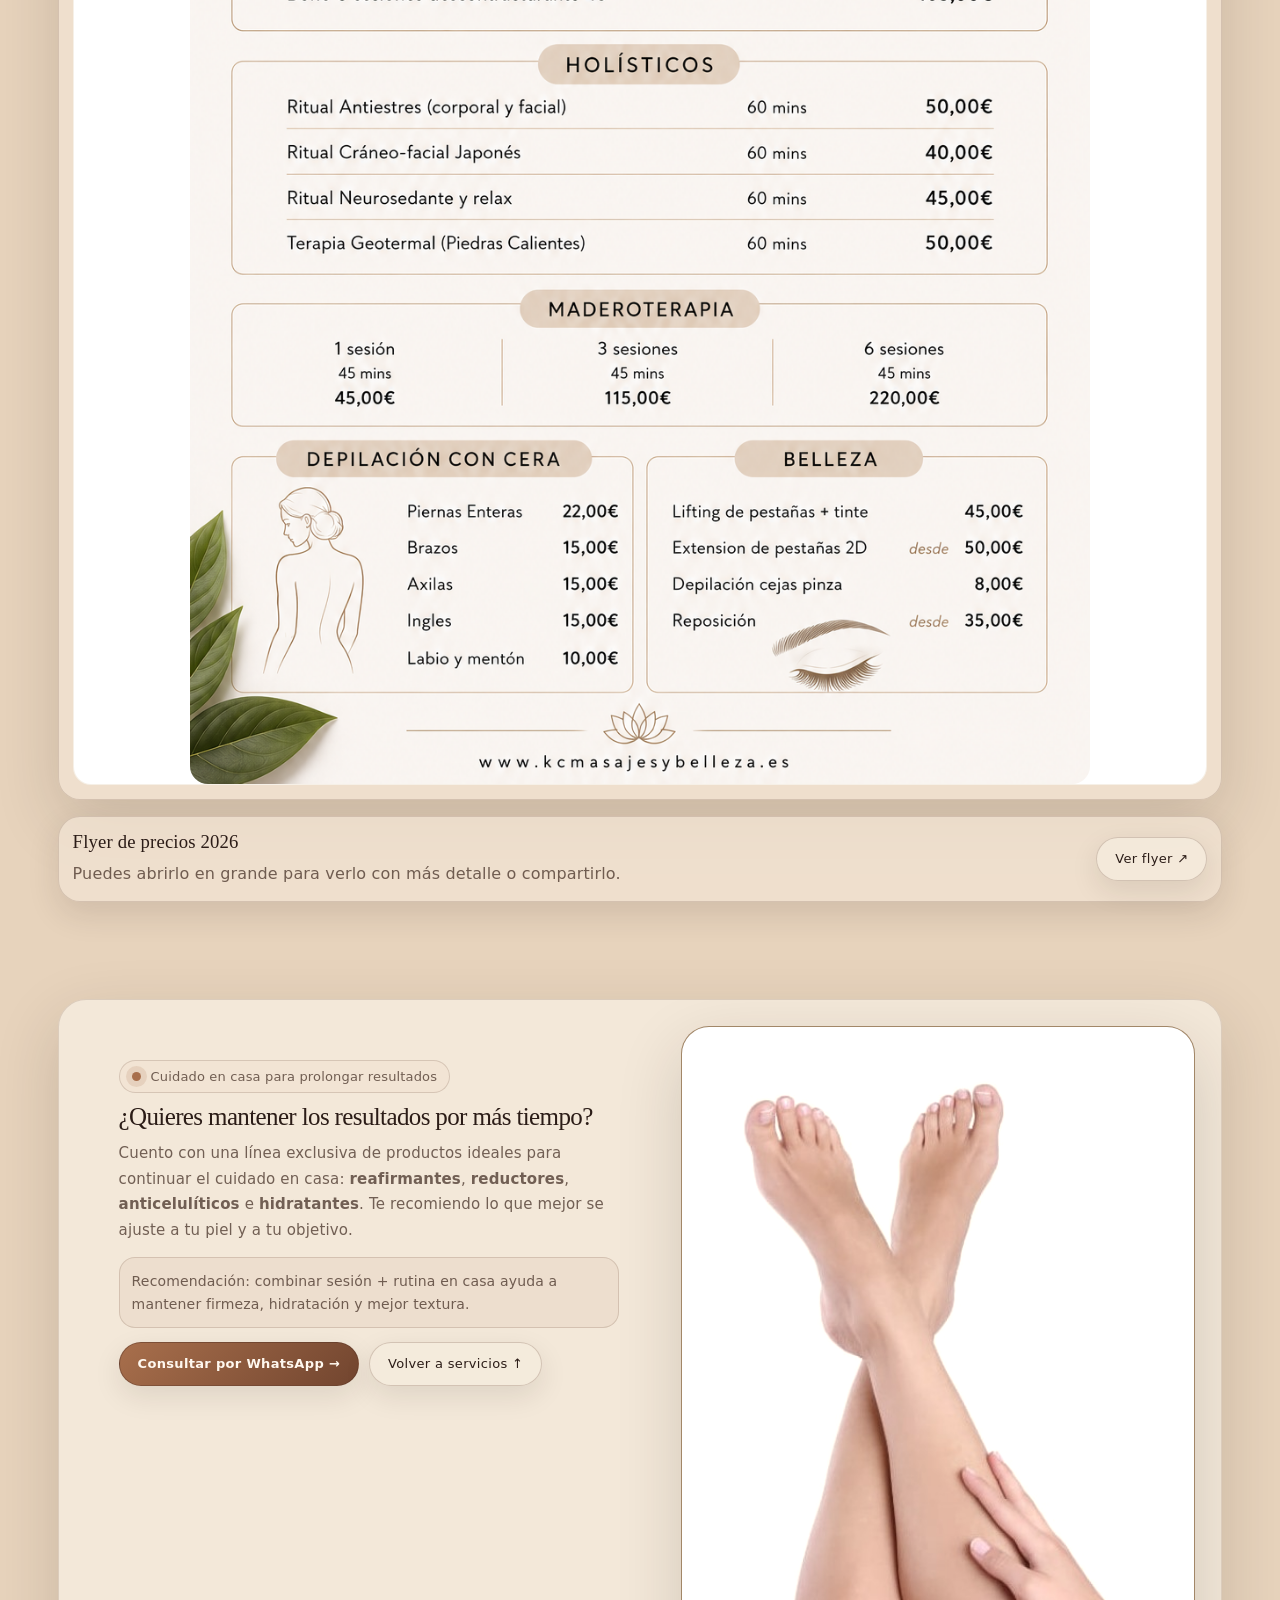
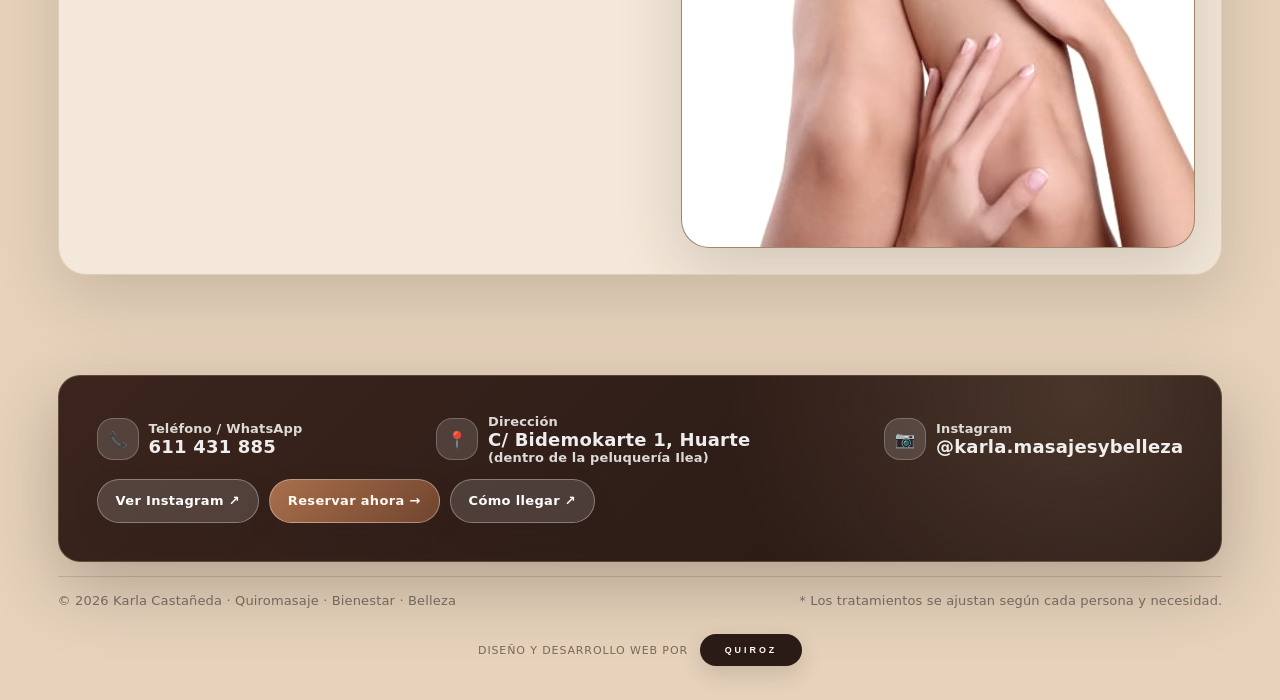
==== commit 10fd2ad3: "Mejora diseno y SEO local" ====
--- a/index.html
+++ b/index.html
@@ -2,14 +2,59 @@
 <html lang="es">
 <head>
   <meta charset="utf-8" />
-  <meta name="viewport" content="width=device-width, initial-scale=1" />
-  <title>Karla Castañeda | Quiromasaje, Bienestar y Belleza</title>
-  <meta name="description" content="Quiromasaje, masaje deportivo, osteopatía, bienestar y belleza. Reserva tu cita con Karla Castañeda por WhatsApp." />
+  <meta name="viewport" content="width=device-width, initial-scale=1" />
+  <meta name="theme-color" content="#2B1C17" />
+  <title>Masajes en Huarte | Karla Castañeda Quiromasaje y Belleza</title>
+  <meta name="description" content="Masajes en Huarte con Karla Castañeda: quiromasaje, masaje descontracturante, deportivo, relajante, osteopatía, maderoterapia y belleza. Reserva por WhatsApp." />
+  <meta name="keywords" content="masajes en Huarte, quiromasaje Huarte, masaje descontracturante Huarte, masaje deportivo Navarra, masaje relajante Huarte, osteopatía Huarte, maderoterapia Huarte, masajes para embarazadas Navarra, belleza Huarte, depilación con cera Huarte, lifting de pestañas Huarte" />
+  <meta name="robots" content="index, follow, max-image-preview:large" />
+  <link rel="canonical" href="https://kcmasajesybelleza.es/" />
 
   <!-- Open Graph -->
-  <meta property="og:title" content="Karla Castañeda | Quiromasaje, Bienestar y Belleza" />
-  <meta property="og:description" content="Masajes y tratamientos personalizados. Bienestar, reductores, belleza y depilación." />
-  <meta property="og:type" content="website" />
+  <meta property="og:title" content="Masajes en Huarte | Karla Castañeda" />
+  <meta property="og:description" content="Quiromasaje, masajes terapéuticos y tratamientos de belleza personalizados en Huarte, Navarra." />
+  <meta property="og:type" content="website" />
+  <meta property="og:url" content="https://kcmasajesybelleza.es/" />
+  <meta property="og:image" content="https://kcmasajesybelleza.es/img/karla-hero.jpg" />
+  <meta property="og:locale" content="es_ES" />
+  <meta property="og:site_name" content="Karla Castañeda Masajes y Belleza" />
+  <meta name="twitter:card" content="summary_large_image" />
+
+  <script type="application/ld+json">
+  {
+    "@context": "https://schema.org",
+    "@type": "HealthAndBeautyBusiness",
+    "@id": "https://kcmasajesybelleza.es/#negocio",
+    "name": "Karla Castañeda Masajes y Belleza",
+    "url": "https://kcmasajesybelleza.es/",
+    "image": "https://kcmasajesybelleza.es/img/karla-hero.jpg",
+    "logo": "https://kcmasajesybelleza.es/img/logo.jpg",
+    "telephone": "+34611431885",
+    "priceRange": "€€",
+    "description": "Centro de quiromasaje, masajes terapéuticos, bienestar y belleza en Huarte, Navarra.",
+    "address": {
+      "@type": "PostalAddress",
+      "streetAddress": "Calle Bidemokarte 1, dentro de la peluquería Ilea",
+      "addressLocality": "Huarte",
+      "addressRegion": "Navarra",
+      "addressCountry": "ES"
+    },
+    "areaServed": ["Huarte", "Pamplona", "Navarra"],
+    "sameAs": ["https://instagram.com/karla.masajesybelleza"],
+    "hasOfferCatalog": {
+      "@type": "OfferCatalog",
+      "name": "Masajes y tratamientos",
+      "itemListElement": [
+        {"@type":"OfferCatalog","name":"Quiromasaje y masaje descontracturante"},
+        {"@type":"OfferCatalog","name":"Masaje deportivo y para piernas cansadas"},
+        {"@type":"OfferCatalog","name":"Masaje relajante y ritual antiestrés"},
+        {"@type":"OfferCatalog","name":"Maderoterapia corporal"},
+        {"@type":"OfferCatalog","name":"Lifting de pestañas y tratamientos de belleza"},
+        {"@type":"OfferCatalog","name":"Depilación con cera"}
+      ]
+    }
+  }
+  </script>
 
 <link rel="stylesheet" href="css/style.css">
 
@@ -53,19 +98,20 @@
   <main id="inicio" class="hero">
     <div class="wrap">
       <div class="heroGrid">
-        <section class="card heroLeft reveal">
-          <div class="pill">
+        <section class="card heroLeft reveal">
+          <div class="eyebrow">Cuidado corporal · Huarte</div>
+          <div class="pill">
             <span class="dot" aria-hidden="true"></span>
             Atención cercana · Experiencia cuidada · Tratamientos personalizados
           </div>
 
-          <h1>
-            Un momento para ti.
-            <span style="color:#B89254;">Bienestar que se nota.</span>
-          </h1>
+          <h1>
+            Un momento<br>para volver a ti.
+            <span style="color:var(--accent);">Bienestar que se siente.</span>
+          </h1>
 
           <p class="sub">
-            Estoy aquí para ayudarte a liberar tensión, recuperar equilibrio y sentirte bien contigo.
+            En mi espacio de masajes en Huarte, te ayudo a liberar tensión, recuperar equilibrio y sentirte bien contigo.
             Cada sesión se adapta a lo que necesitas hoy: relajación profunda, descarga muscular o cuidado estético.
           </p>
 
@@ -149,9 +195,9 @@
     <div class="wrap">
       <div class="sectionTitle reveal">
         <div>
-          <h2>Masajes y tratamientos personalizados</h2>
+          <h2>Masajes y quiromasaje en Huarte</h2>
           <p>
-            Cada masaje se adapta a tus necesidades para ofrecerte una experiencia única.
+            Quiromasaje, masaje descontracturante, deportivo y relajante en Huarte, Navarra. Cada sesión se adapta a tus necesidades para ofrecerte una experiencia única.
             Selecciona una categoría para ver opciones y recomendaciones.
           </p>
         </div>
@@ -332,12 +378,19 @@
         </div>
       </div>
 
-      <div class="fine">
-        <div>© <span id="year"></span> Karla Castañeda · Quiromasaje · Bienestar · Belleza</div>
-        <div>* Los tratamientos se ajustan según cada persona y necesidad.</div>
-      </div>
-    </div>
-  </footer>
+      <div class="fine">
+        <div>© <span id="year"></span> Karla Castañeda · Quiromasaje · Bienestar · Belleza</div>
+        <div>* Los tratamientos se ajustan según cada persona y necesidad.</div>
+      </div>
+
+      <a class="creatorCredit" href="https://www.instagram.com/bryans_quiroz/" target="_blank" rel="noopener noreferrer" aria-label="Diseño web realizado por Quiroz. Visitar Instagram de Bryan Quiroz">
+        <span>Diseño y desarrollo web por</span>
+        <span class="creatorLogo">
+          <img src="img/logo-quiroz.svg" alt="Quiroz, diseño y desarrollo web" />
+        </span>
+      </a>
+    </div>
+  </footer>
 
 <script src="js/main.js"></script>
 
--- a/css/style.css
+++ b/css/style.css
@@ -656,7 +656,7 @@
     }
 
     /* ===== PRECIOS: FIX VISUAL EN MÓVIL ===== */
-@media (max-width: 640px){
+@media (max-width: 640px){
 
   .pricesGrid{
     grid-template-columns: 1fr;
@@ -697,4 +697,353 @@
     padding: 14px;
     font-size: 15px;
   }
-}
+}
+
+/* ===== PALETA CALIDA INSPIRADA EN EL ESPACIO DE KARLA ===== */
+:root{
+  --bg: #E7D3BC;
+  --paper: #F5EBDD;
+  --ink: #2B1C17;
+  --muted: rgba(62,42,32,.72);
+  --accent: #A86F4C;
+  --accent2: #C9A47F;
+  --deep: #2B1C17;
+  --olive: #62624A;
+  --line: rgba(90,56,40,.22);
+  --shadow: 0 22px 65px rgba(43,28,23,.16);
+  --shadow2: 0 12px 32px rgba(43,28,23,.12);
+}
+
+body{
+  background:
+    radial-gradient(900px 550px at 12% -8%, rgba(168,111,76,.30), transparent 58%),
+    radial-gradient(800px 520px at 88% 8%, rgba(98,98,74,.20), transparent 58%),
+    linear-gradient(180deg, rgba(241,227,210,.48), transparent 42%),
+    var(--bg);
+}
+
+.topbar{
+  background: rgba(241,227,210,.88);
+  border-bottom-color: rgba(90,56,40,.16);
+}
+
+.brand strong,
+h1,
+.sectionTitle h2,
+.aboutText h3,
+.catCard h3,
+.priceCard h3,
+.ctaText h3,
+.flyerText h3{
+  font-family: Georgia, 'Times New Roman', serif;
+  font-weight: 500;
+}
+
+.brand strong{ font-size: 18px; }
+.sectionTitle h2{ font-size: clamp(26px, 3vw, 36px); }
+
+.card{
+  background: rgba(245,235,221,.88);
+  border-color: rgba(90,56,40,.16);
+}
+
+.pill,
+.badge,
+.tab,
+.flyerBox,
+.flyerPreview{
+  background-color: rgba(241,227,210,.78);
+  border-color: rgba(90,56,40,.18);
+}
+
+.btn{
+  background: rgba(245,235,221,.84);
+  border-color: rgba(90,56,40,.22);
+}
+
+.btn-primary,
+.tab.active{
+  background: linear-gradient(135deg, var(--accent), #72452F);
+  color: #FFF8EF;
+  border-color: rgba(90,56,40,.46);
+  box-shadow: 0 18px 48px rgba(90,56,40,.24), var(--shadow2);
+}
+
+.dot{ box-shadow: 0 0 0 6px rgba(168,111,76,.16); }
+
+.stat,
+.listLine,
+.hint,
+.ctaMini,
+.noteBox{
+  background: rgba(168,111,76,.08);
+  border-color: rgba(90,56,40,.17);
+}
+
+.heroPhoto,
+.aboutPhoto,
+.catImg,
+.ctaImg{ background: #9A8068; }
+
+.heroPhoto img{
+  filter: saturate(.82) sepia(.12) contrast(1.04) brightness(.88);
+}
+
+.aboutPhoto img,
+.catImg img,
+.ctaImg img{
+  filter: saturate(.82) sepia(.10) contrast(1.03);
+}
+
+.contactBar{
+  background:
+    radial-gradient(circle at 88% 10%, rgba(201,164,127,.20), transparent 34%),
+    linear-gradient(135deg, #3B251D, #251713);
+  color: #FFF8EF;
+  border-color: rgba(201,164,127,.28);
+  box-shadow: 0 24px 70px rgba(43,28,23,.28);
+}
+
+.fine{ border-top-color: rgba(90,56,40,.18); }
+
+@media (prefers-reduced-motion: reduce){
+  *, *::before, *::after{
+    scroll-behavior: auto !important;
+    animation-duration: .01ms !important;
+    animation-iteration-count: 1 !important;
+    transition-duration: .01ms !important;
+  }
+}
+
+/* ===== REFINAMIENTO EDITORIAL / ESTUDIO BOUTIQUE ===== */
+html{ scroll-behavior: smooth; }
+
+body{
+  letter-spacing: .01em;
+  background-attachment: fixed;
+}
+
+.wrap{ width: min(1180px, 91vw); }
+
+section{ padding: clamp(54px, 7vw, 92px) 0; }
+
+.topbar{
+  box-shadow: 0 8px 32px rgba(43,28,23,.06);
+}
+
+.nav{ padding: 12px 0; }
+
+.links{ gap: 2px; }
+.links a{
+  padding: 10px 12px;
+  font-size: 13px;
+  letter-spacing: .04em;
+}
+.links a:hover{
+  background: rgba(168,111,76,.10);
+  border-color: rgba(90,56,40,.15);
+}
+
+.btn{
+  min-height: 44px;
+  border-radius: 999px;
+  padding: 11px 18px;
+  font-size: 13px;
+  letter-spacing: .025em;
+  box-shadow: 0 10px 28px rgba(43,28,23,.10);
+}
+.btn:hover{
+  transform: translateY(-2px);
+  box-shadow: 0 14px 34px rgba(43,28,23,.16);
+}
+
+main.hero{ padding: clamp(28px, 5vw, 64px) 0 48px; }
+.heroGrid{ gap: clamp(18px, 2.5vw, 30px); }
+
+.heroLeft{
+  position: relative;
+  display: flex;
+  flex-direction: column;
+  justify-content: center;
+  padding: clamp(30px, 5vw, 66px);
+  overflow: hidden;
+}
+.heroLeft::after{
+  content: "";
+  position: absolute;
+  width: 260px;
+  height: 260px;
+  right: -120px;
+  top: -120px;
+  border-radius: 50%;
+  border: 1px solid rgba(168,111,76,.18);
+  box-shadow: 0 0 0 32px rgba(168,111,76,.035), 0 0 0 64px rgba(168,111,76,.025);
+  pointer-events: none;
+}
+.eyebrow{
+  margin-bottom: 18px;
+  color: var(--accent);
+  font-size: 11px;
+  font-weight: 850;
+  letter-spacing: .19em;
+  text-transform: uppercase;
+}
+.heroLeft .pill{ display: none; }
+h1{
+  max-width: 720px;
+  margin: 0 0 20px;
+  font-size: clamp(43px, 5.5vw, 72px);
+  line-height: .98;
+  letter-spacing: -.045em;
+}
+h1 span{
+  display: block;
+  margin-top: 10px;
+  font-style: italic;
+}
+.sub{
+  max-width: 55ch;
+  font-size: 16px;
+  line-height: 1.8;
+}
+.stats{ margin-top: 28px; }
+.stat{
+  border: 0;
+  border-left: 1px solid rgba(90,56,40,.22);
+  border-radius: 0;
+  padding: 5px 14px;
+  background: transparent;
+}
+.heroPhoto{ min-height: 560px; }
+.heroPhoto::after{
+  content: "";
+  position: absolute;
+  inset: 0;
+  background: linear-gradient(180deg, transparent 55%, rgba(43,28,23,.34));
+  pointer-events: none;
+}
+.badge{
+  left: 22px;
+  right: 22px;
+  bottom: 22px;
+  z-index: 1;
+  padding: 15px;
+  backdrop-filter: blur(12px);
+}
+
+.card,
+.aboutPhoto,
+.catImg,
+.ctaImg{
+  border-radius: 28px;
+}
+
+.sectionTitle{
+  align-items: center;
+  margin-bottom: 28px;
+}
+.sectionTitle h2{
+  margin-bottom: 8px;
+  font-size: clamp(32px, 4vw, 48px);
+  letter-spacing: -.035em;
+}
+.sectionTitle p{ line-height: 1.75; }
+
+.aboutGrid,
+.catGrid{ gap: 28px; }
+.aboutText,
+.catCard{ padding: clamp(24px, 4vw, 42px); }
+.aboutText h3,
+.catCard h3,
+.priceCard h3,
+.ctaText h3{
+  font-size: 25px;
+  letter-spacing: -.025em;
+}
+
+.tabs{ gap: 8px; margin-bottom: 22px; }
+.tab{ padding: 11px 18px; }
+.tab.active{ transform: translateY(-1px); }
+
+.pricesGrid{
+  grid-template-columns: repeat(2, minmax(0, 1fr));
+  gap: 22px;
+}
+.priceCard{ padding: clamp(24px, 3vw, 34px); }
+.priceRow{ padding: 13px 0; }
+
+.ctaCard{
+  gap: 28px;
+  padding: 26px;
+}
+.ctaText{ padding: clamp(16px, 3vw, 34px); }
+
+.contactBar{ padding: clamp(22px, 4vw, 38px); }
+
+@media (max-width: 980px){
+  .heroPhoto{ min-height: 440px; }
+  .pricesGrid{ grid-template-columns: 1fr; }
+}
+
+@media (max-width: 700px){
+  section{ padding: 48px 0; }
+  .heroLeft{ padding: 34px 24px; }
+  h1{ font-size: clamp(40px, 13vw, 58px); }
+  .heroPhoto{ min-height: 380px; }
+  .sectionTitle{ align-items: flex-start; }
+  .sectionTitle .pill{ display: none; }
+  .stats{ display: grid; grid-template-columns: 1fr; }
+  .stat{ padding-left: 12px; }
+}
+
+/* Firma profesional del creador */
+.creatorCredit{
+  display: flex;
+  align-items: center;
+  justify-content: center;
+  gap: 12px;
+  margin-top: 24px;
+  color: rgba(43,28,23,.58);
+  font-size: 11px;
+  letter-spacing: .08em;
+  text-transform: uppercase;
+  width: fit-content;
+  margin-left: auto;
+  margin-right: auto;
+  border-radius: 999px;
+  transition: color .2s ease, transform .2s ease;
+}
+
+.creatorCredit:hover{
+  color: var(--ink);
+  transform: translateY(-2px);
+}
+
+.creatorCredit:focus-visible{
+  outline: 2px solid var(--accent);
+  outline-offset: 5px;
+}
+
+.creatorLogo{
+  display: inline-flex;
+  align-items: center;
+  justify-content: center;
+  height: 32px;
+  padding: 2px 10px;
+  border-radius: 999px;
+  background: #2B1C17;
+  box-shadow: 0 8px 22px rgba(43,28,23,.16);
+}
+
+.creatorLogo img{
+  width: 82px;
+  height: auto;
+  display: block;
+}
+
+@media (max-width: 520px){
+  .creatorCredit{
+    flex-direction: column;
+    gap: 8px;
+  }
+}
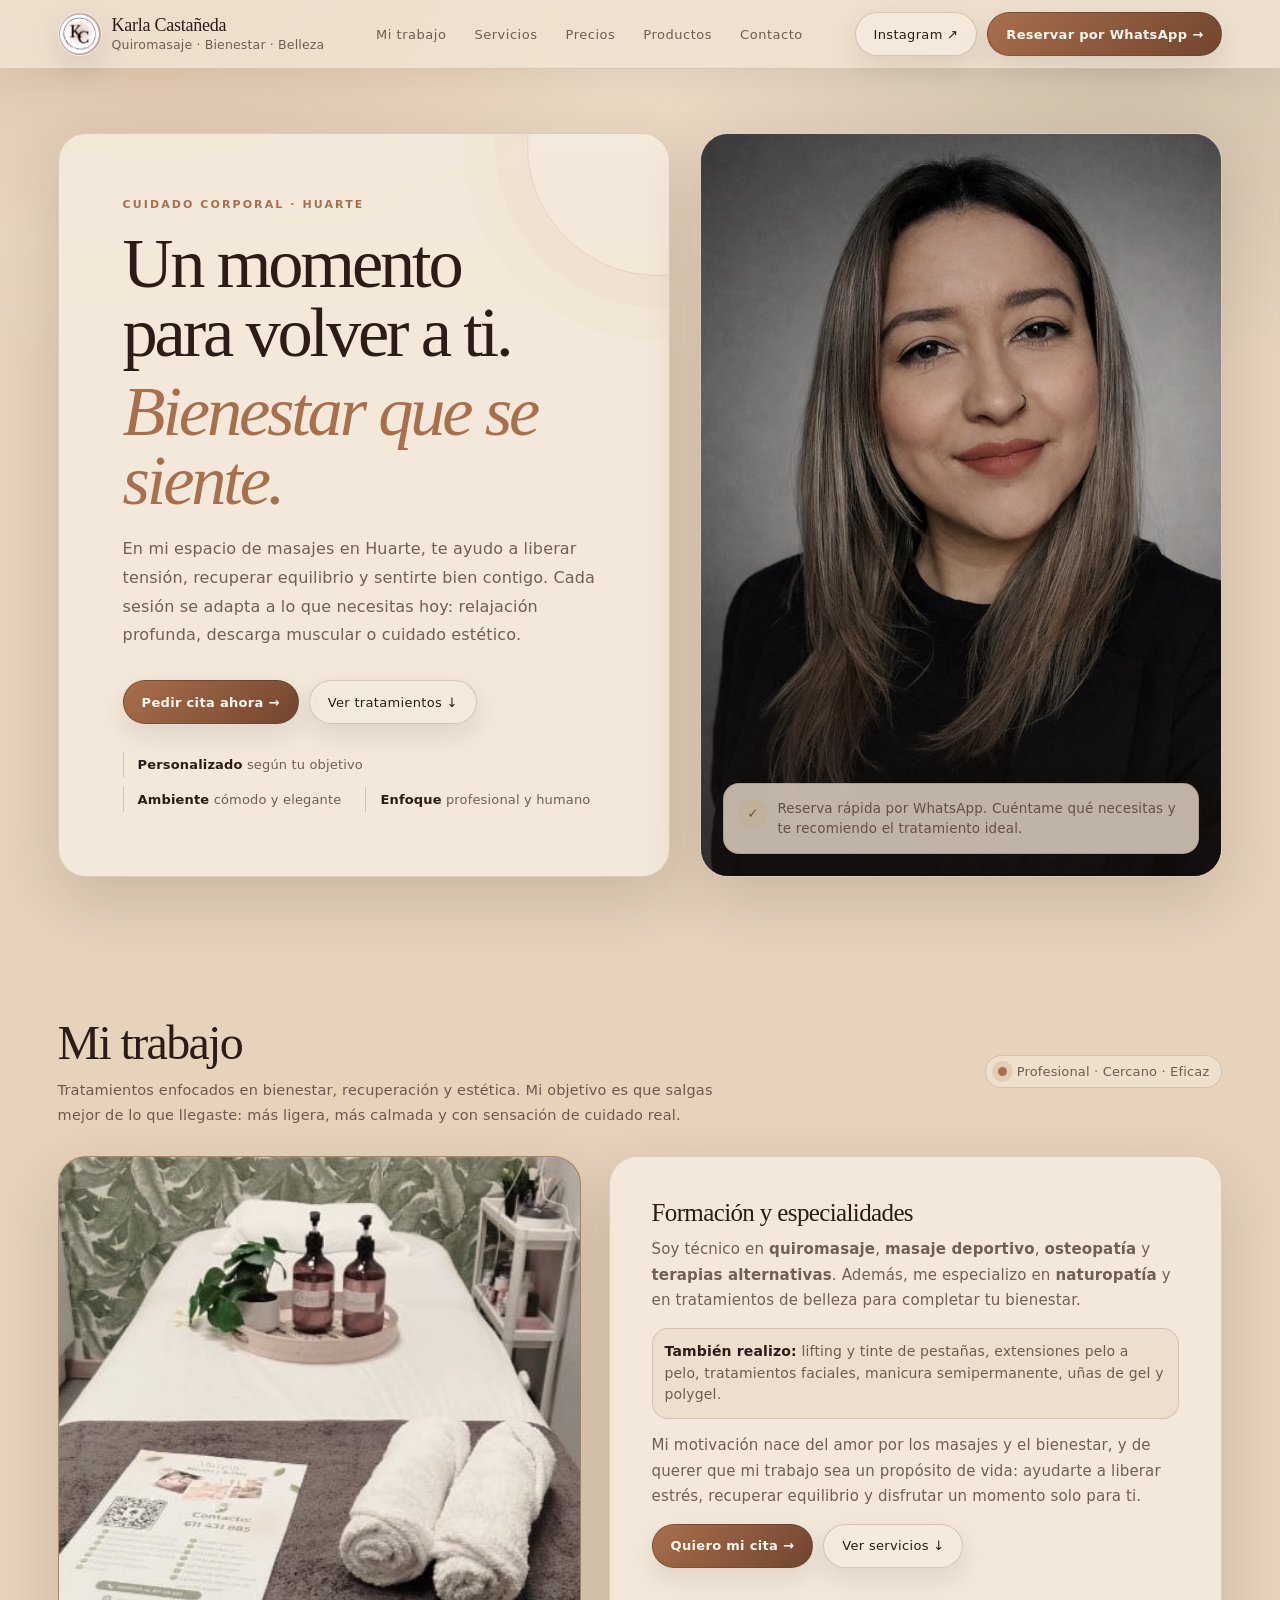
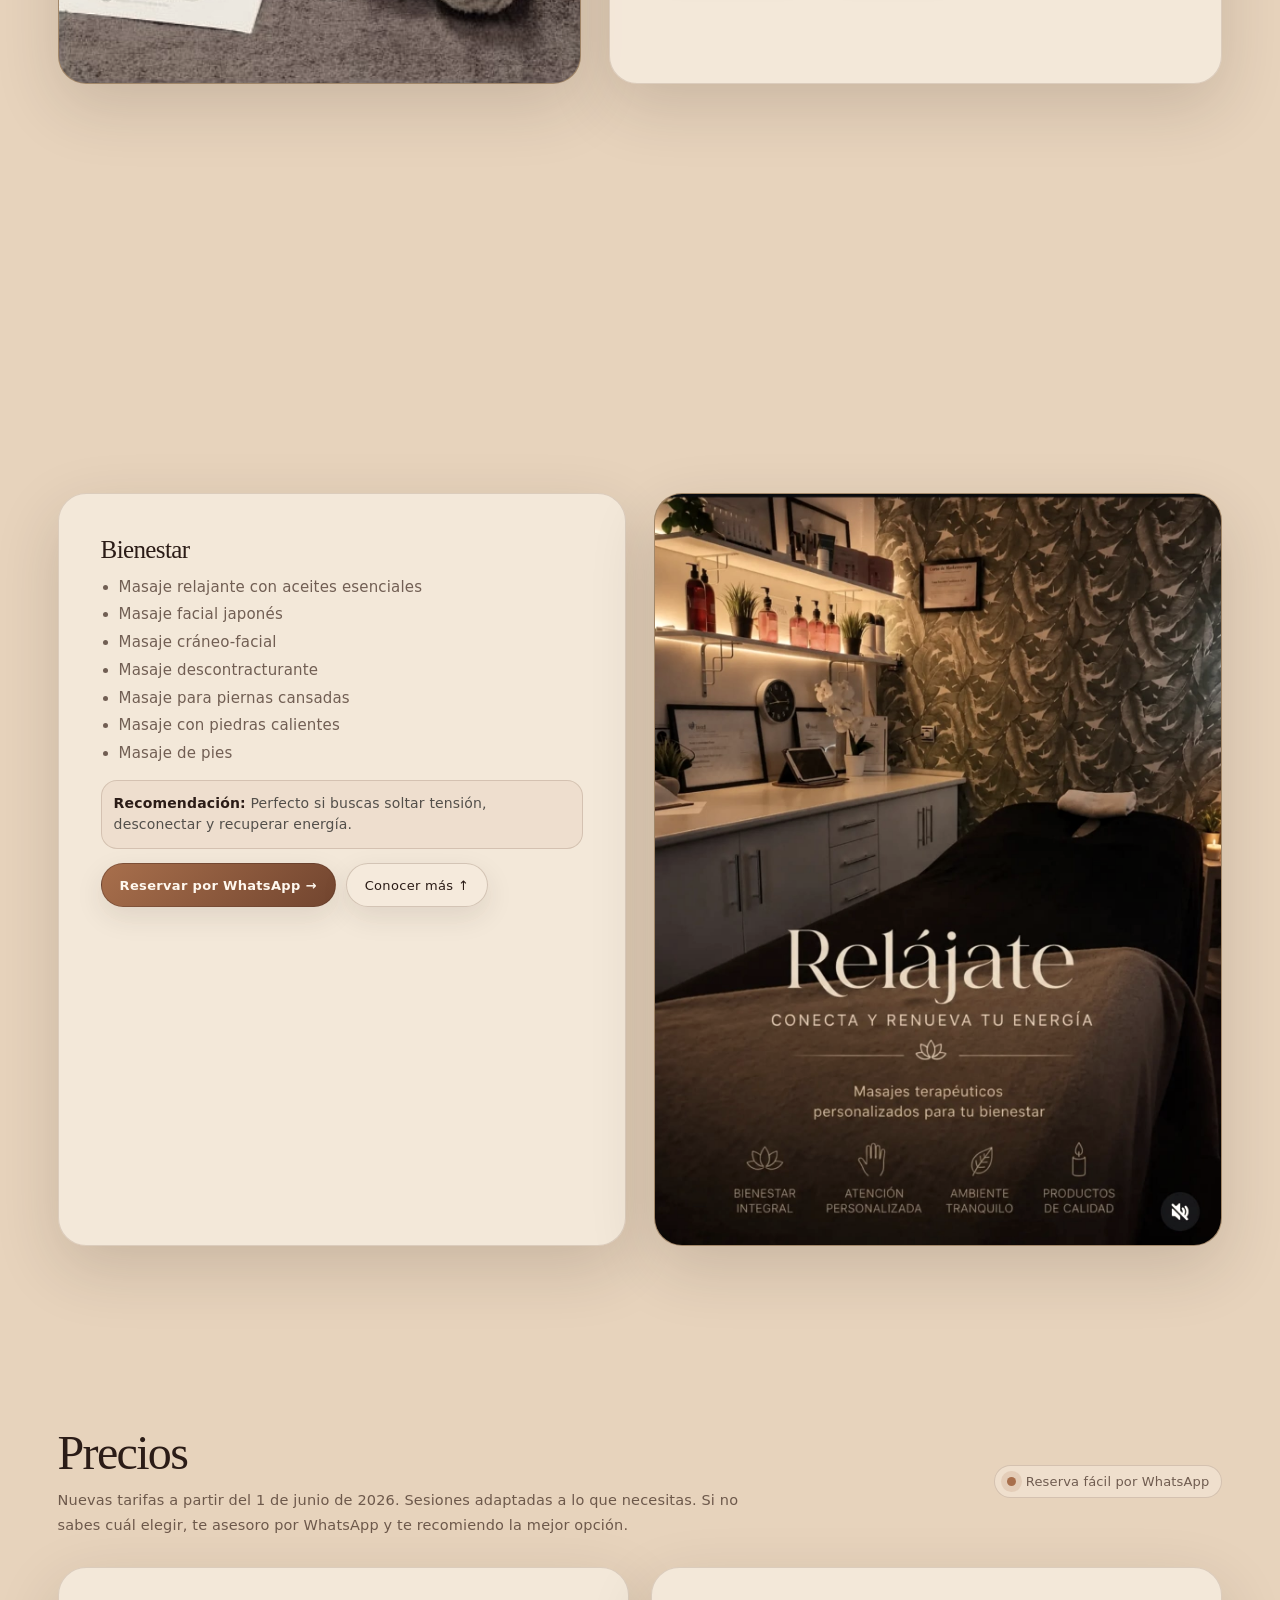
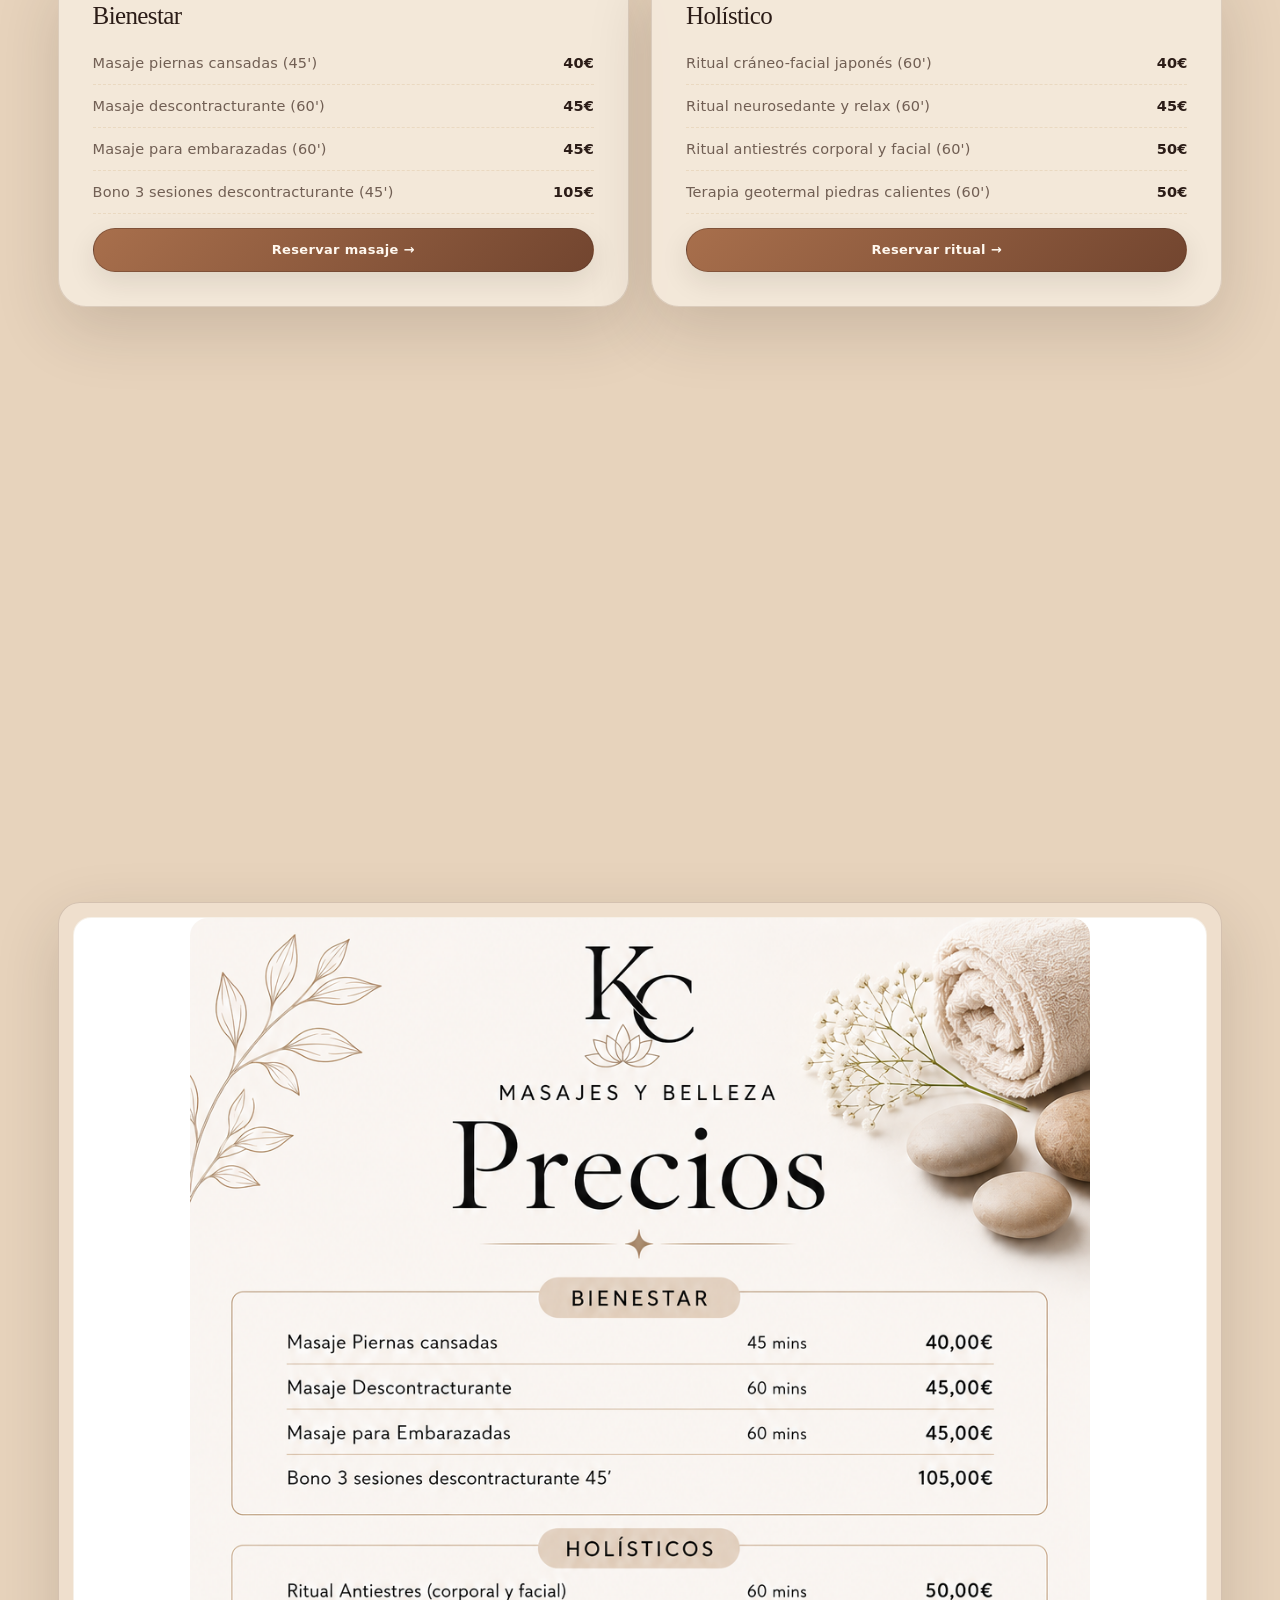
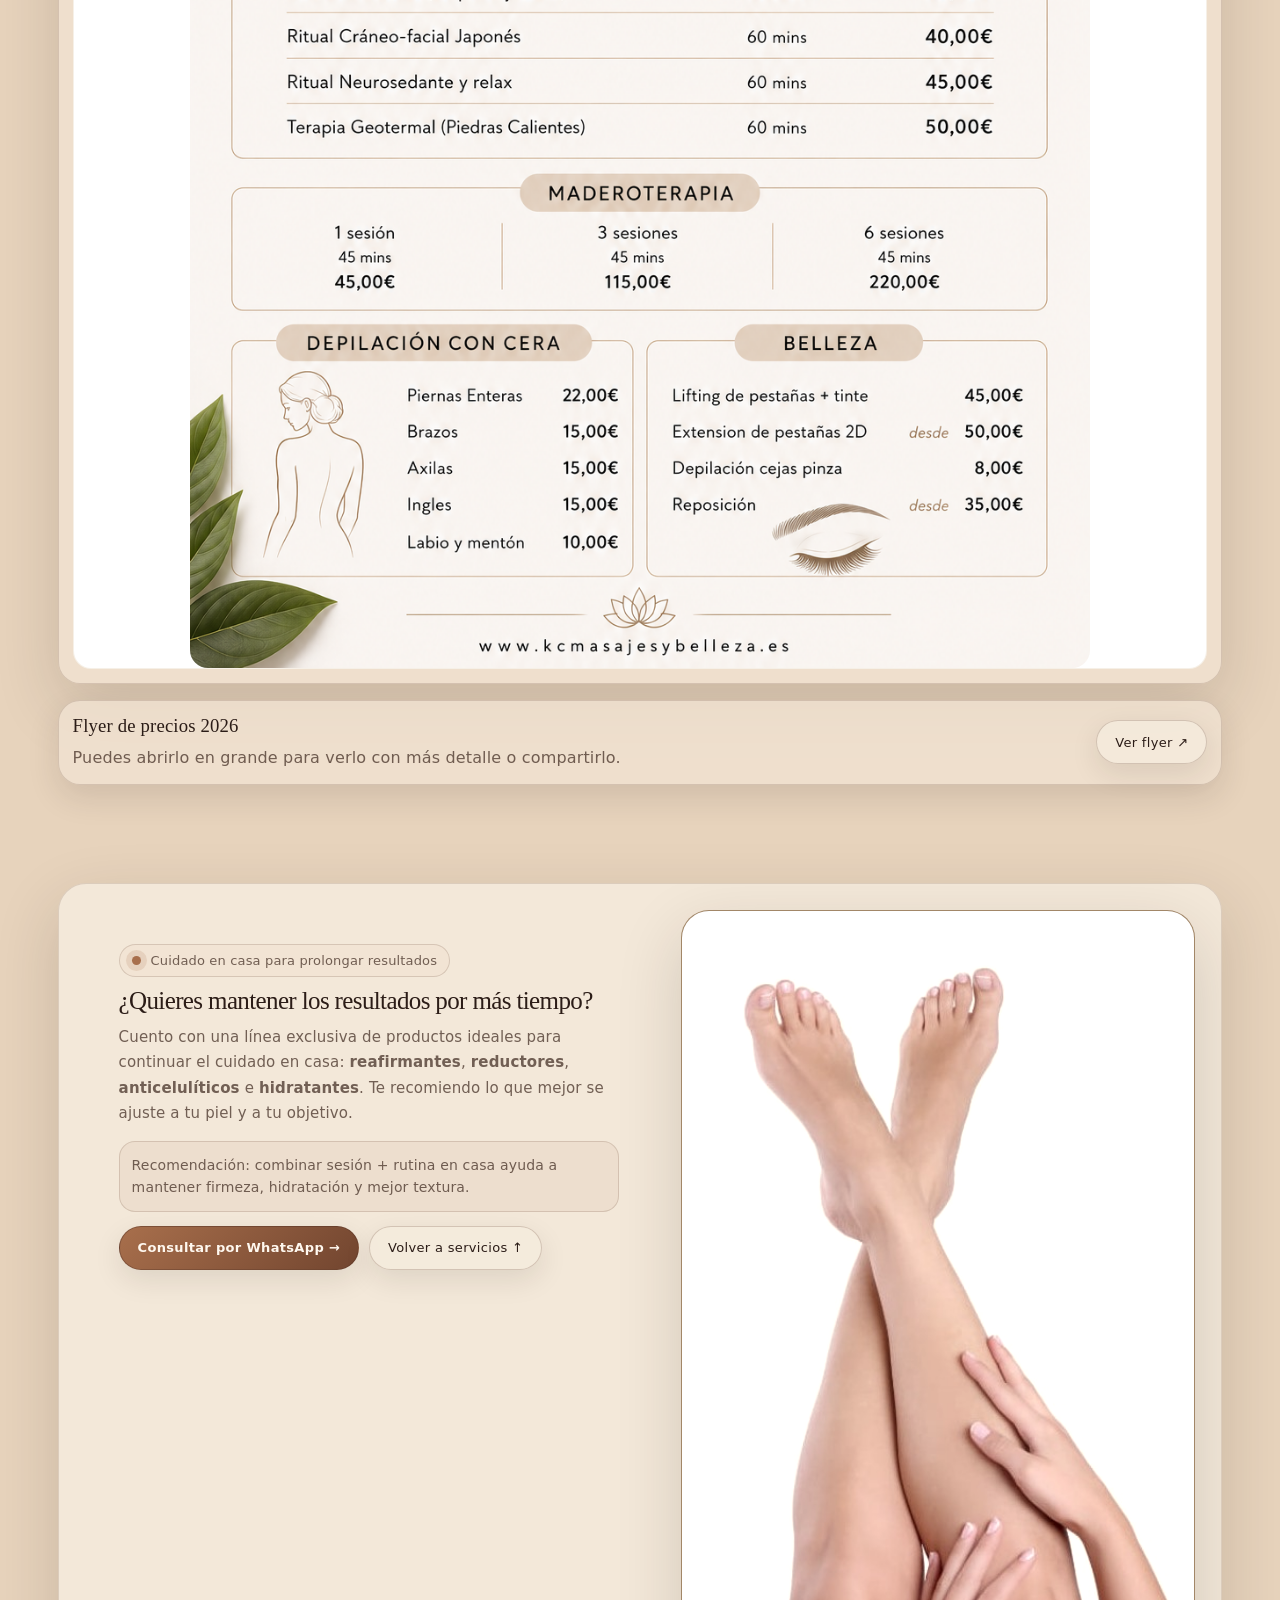
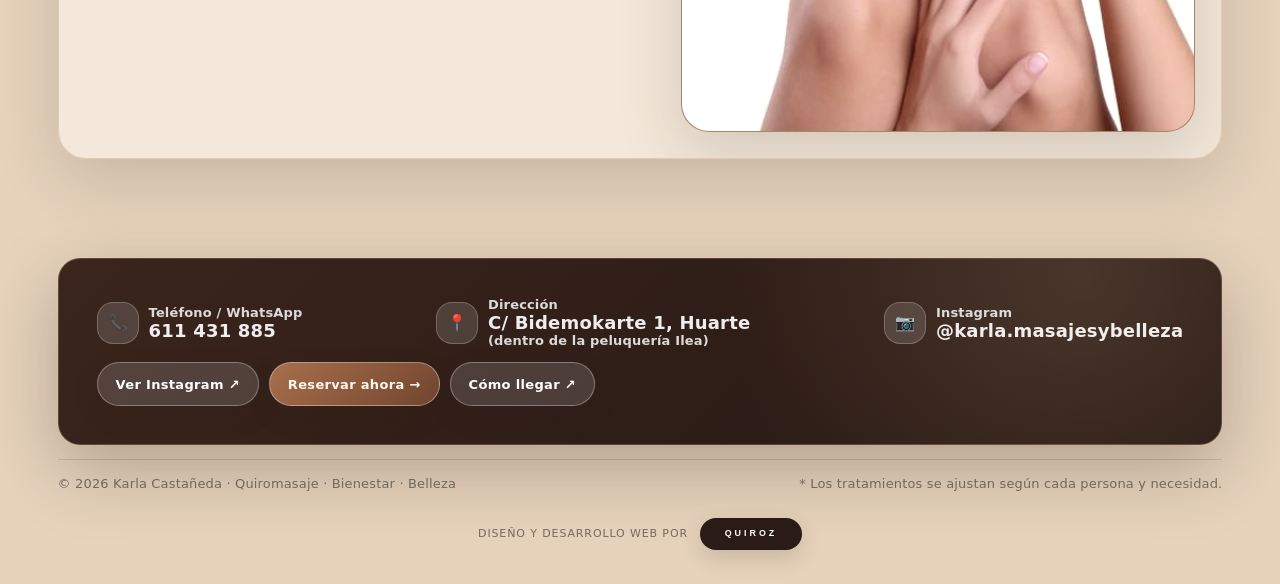
==== commit c510c91f: "Actualiza imagen de bienestar" ====
--- a/index.html
+++ b/index.html
@@ -213,7 +213,7 @@
       <div class="catGrid">
         <div class="card catCard reveal" id="tabContent"></div>
         <div class="catImg reveal">
-          <img id="tabImage" src="img/bienestar.jpg" alt="Tratamientos de bienestar" />
+          <img id="tabImage" src="img/bienestar-karla.jpeg" alt="Cabina de masajes y bienestar de Karla Castañeda en Huarte" />
         </div>
       </div>
     </div>
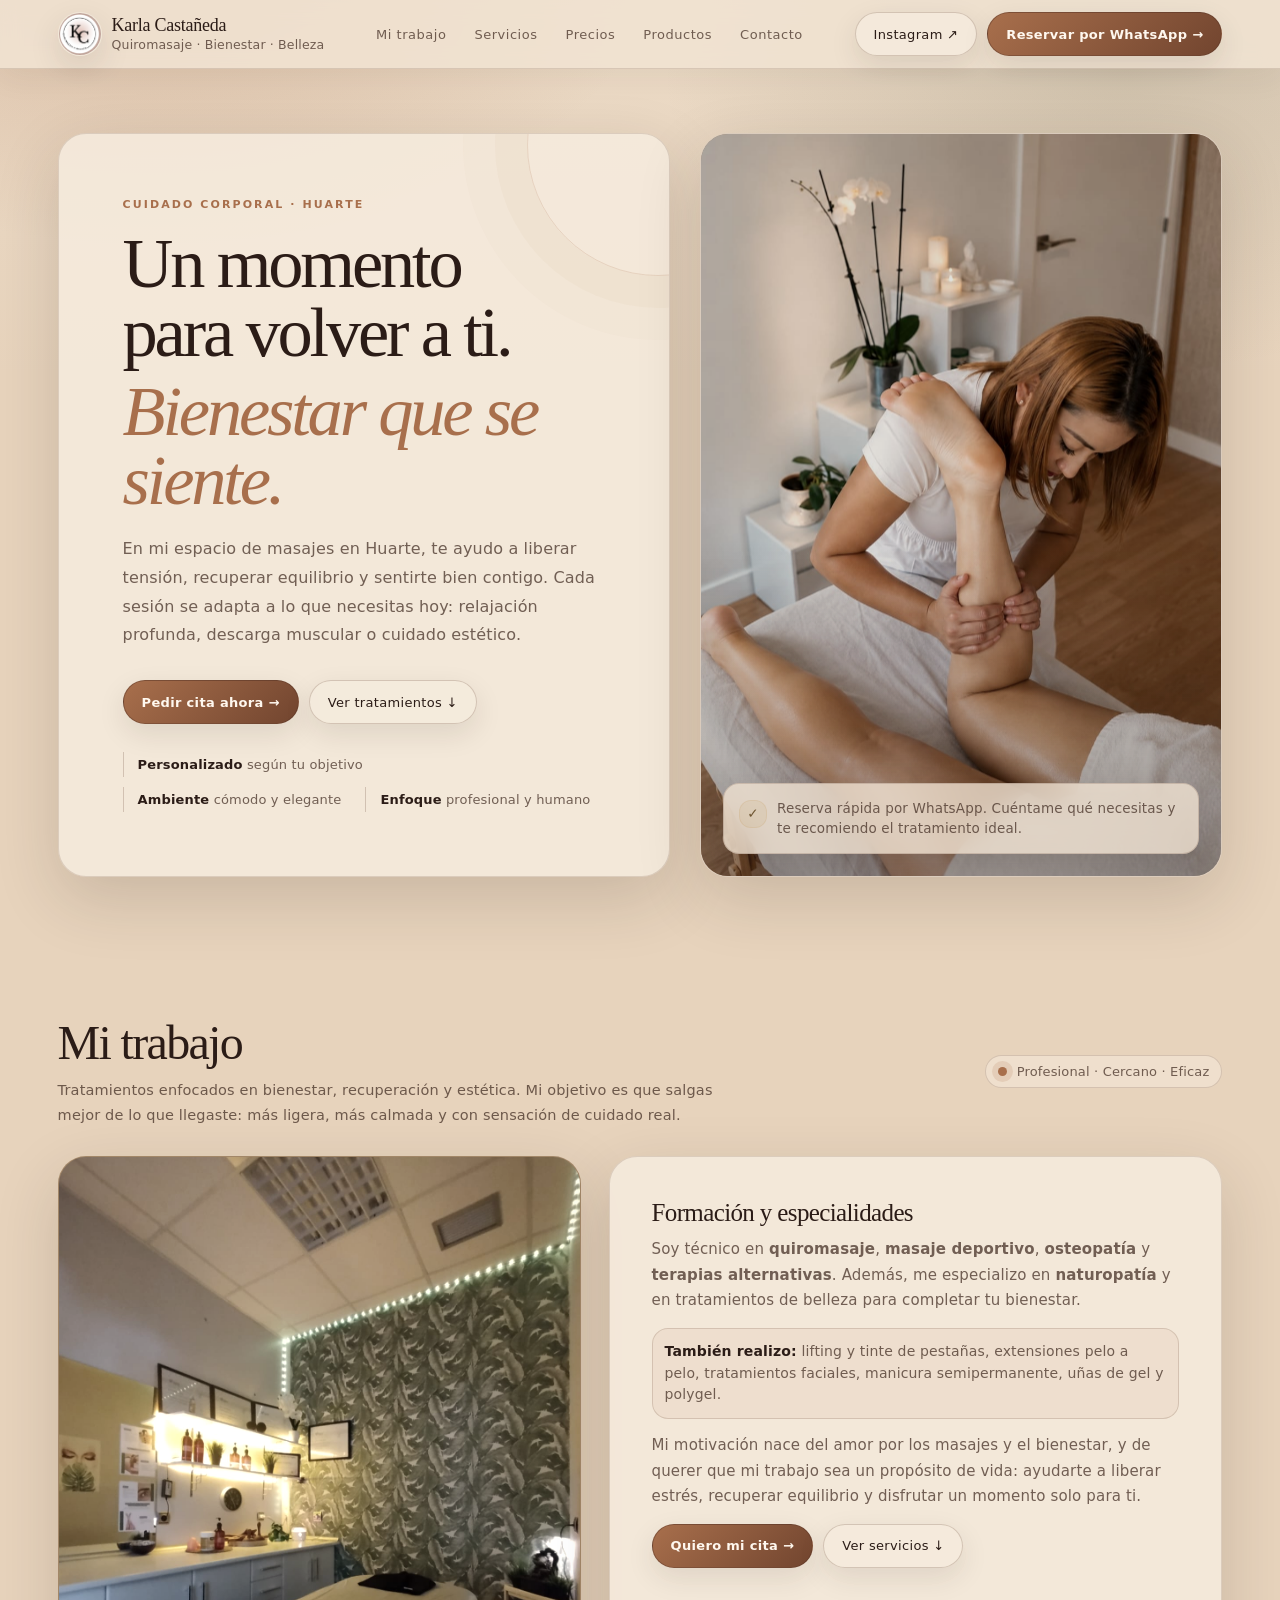
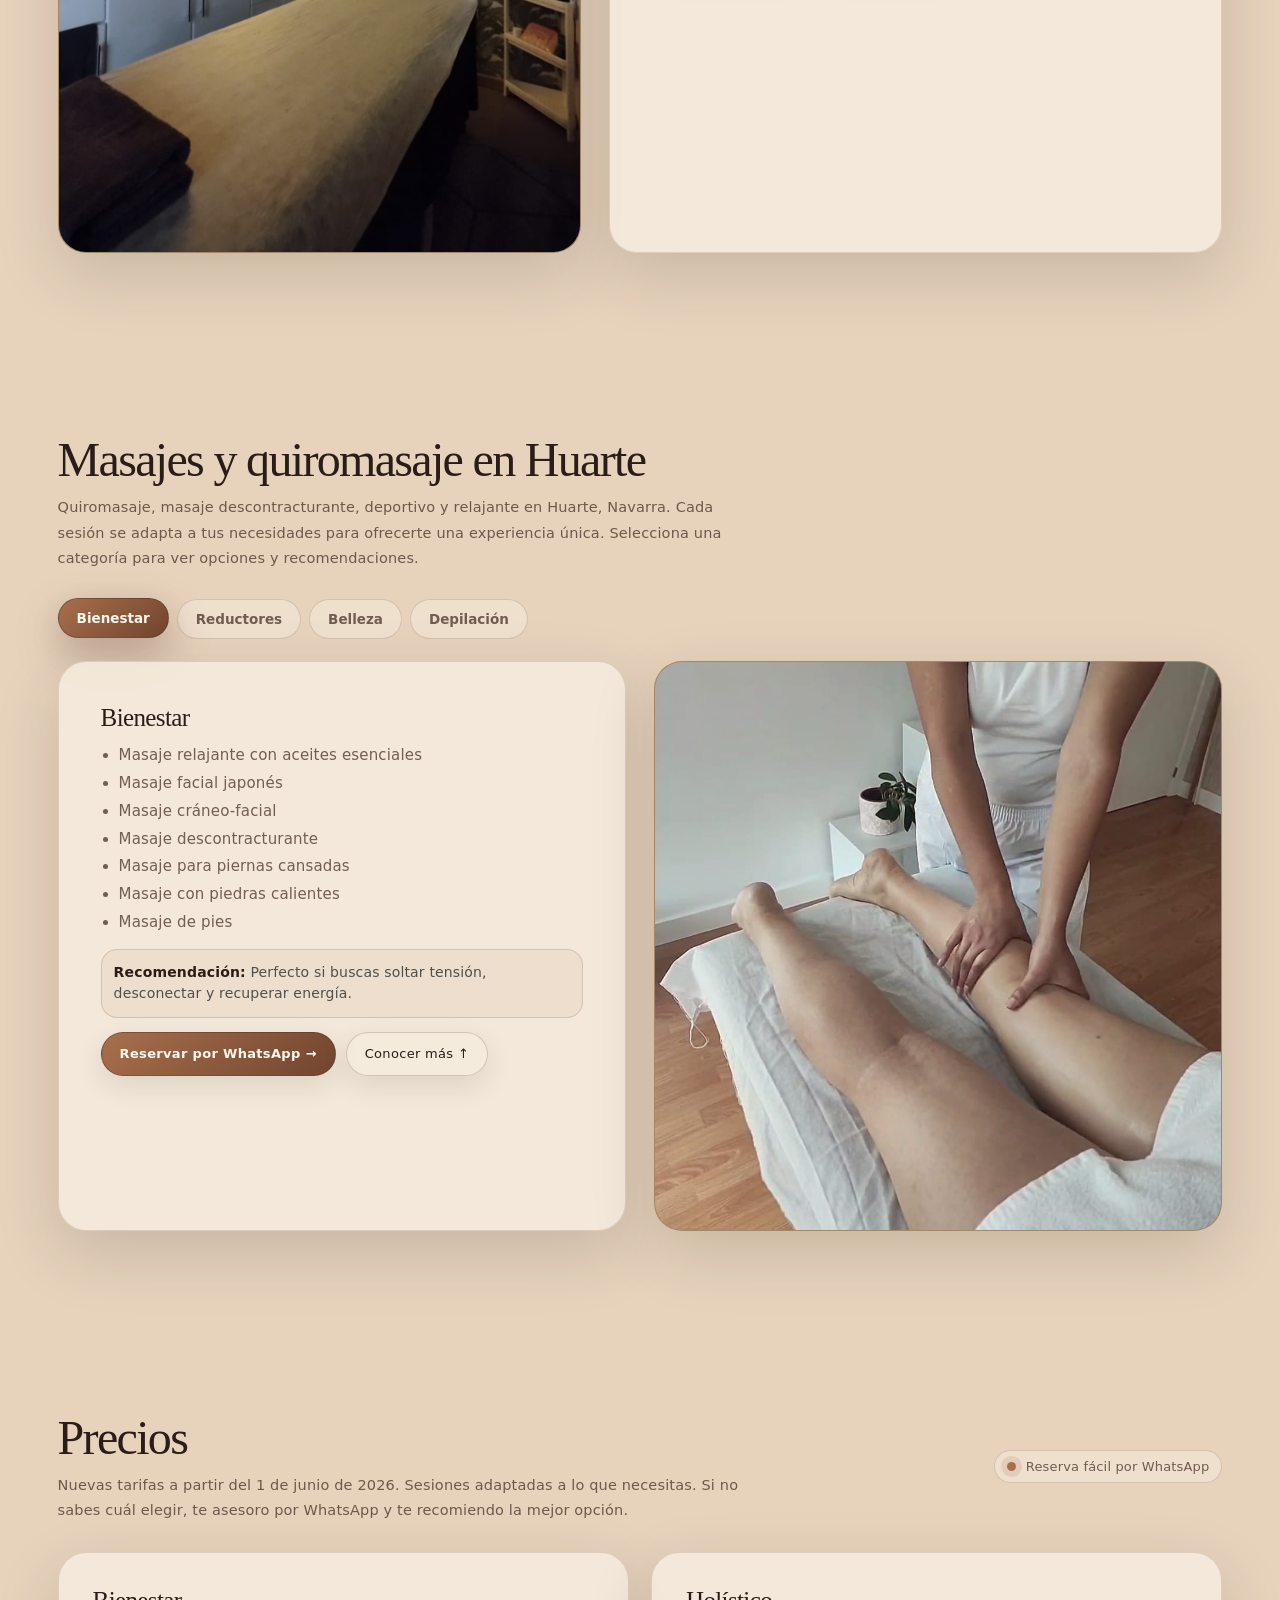
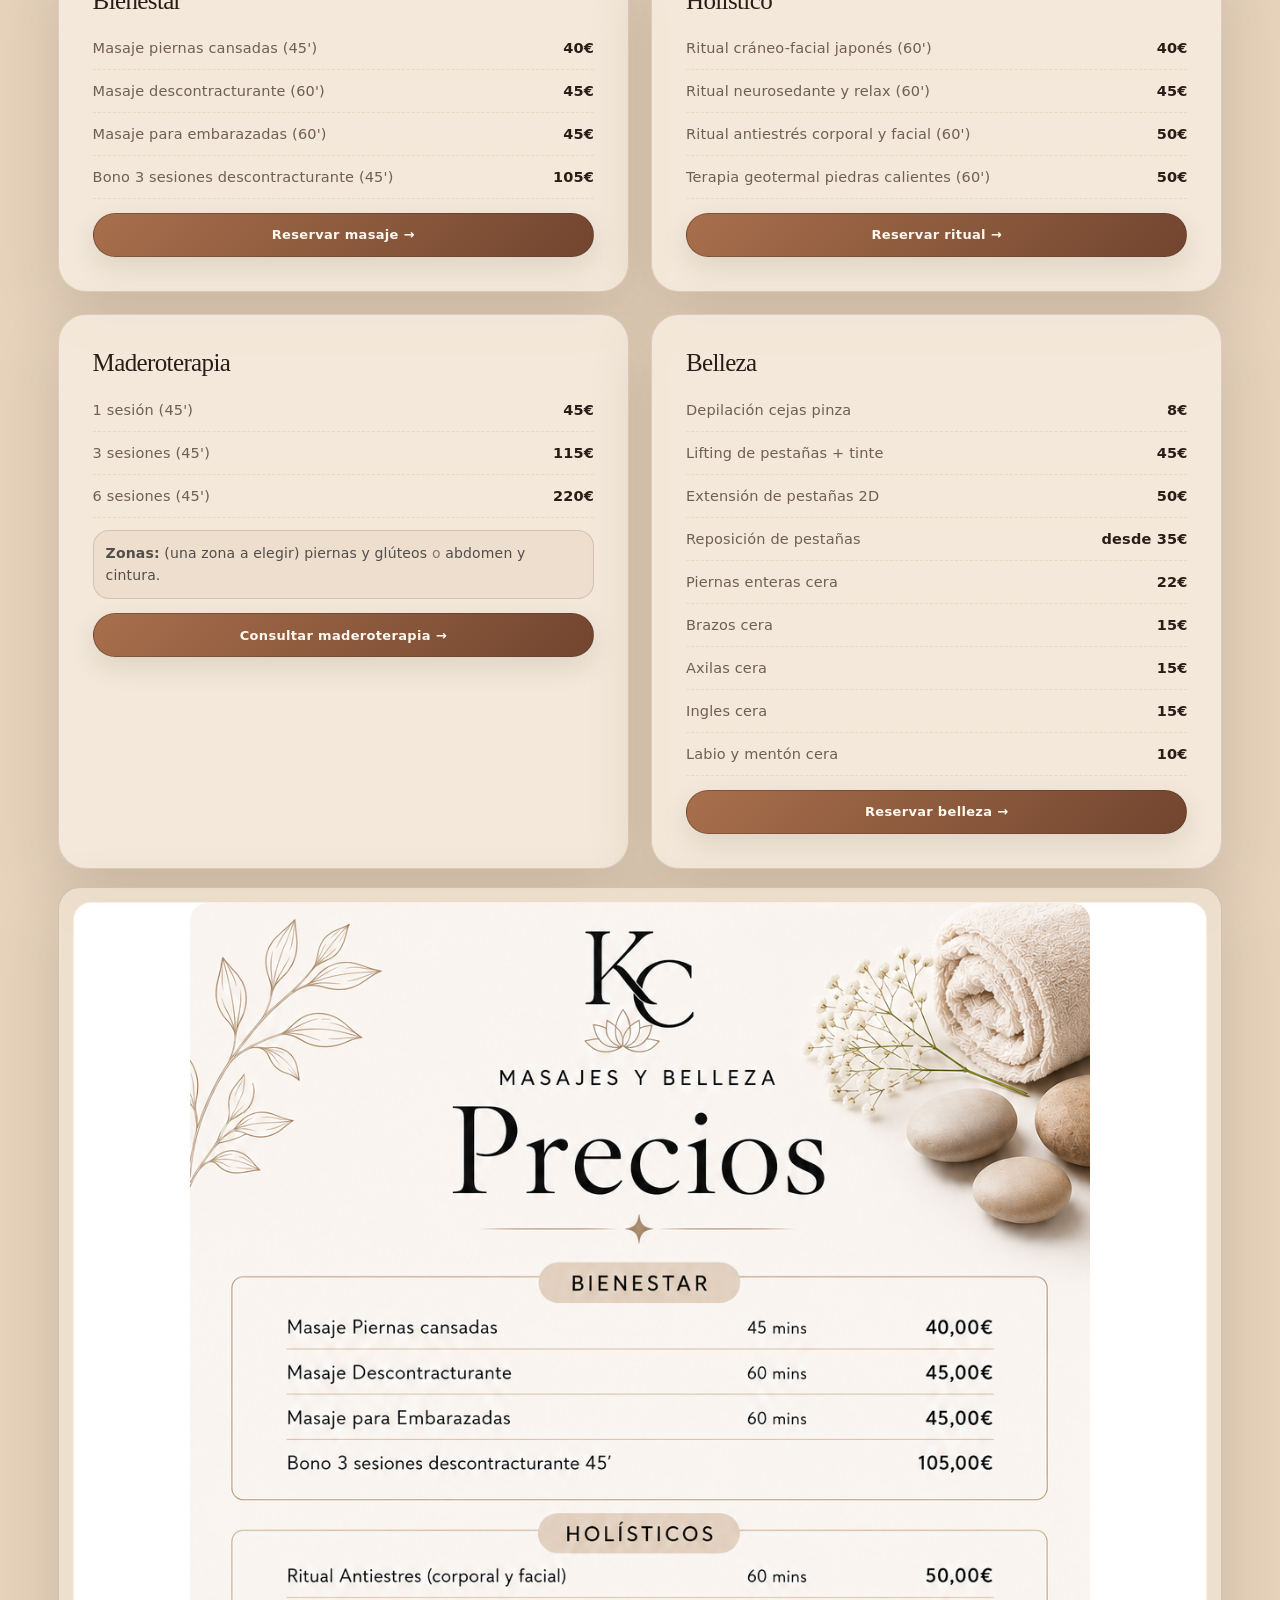
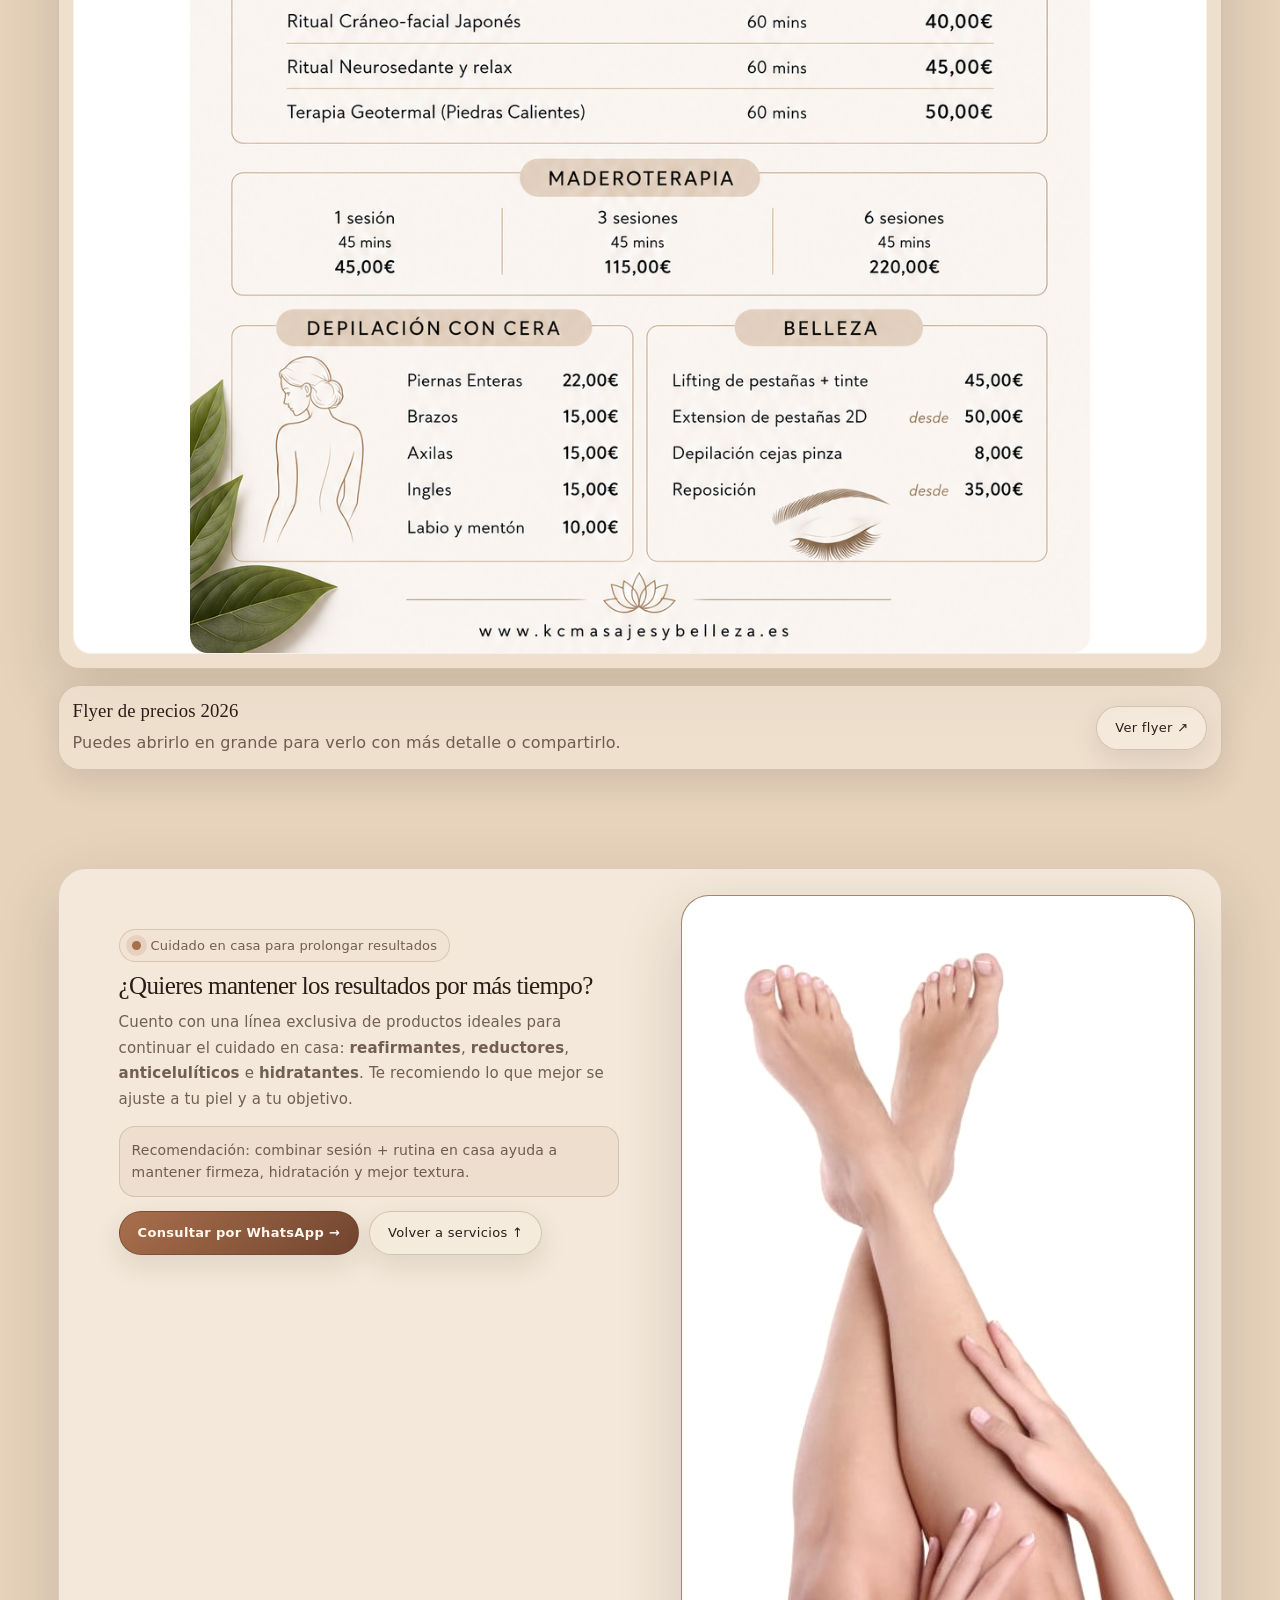
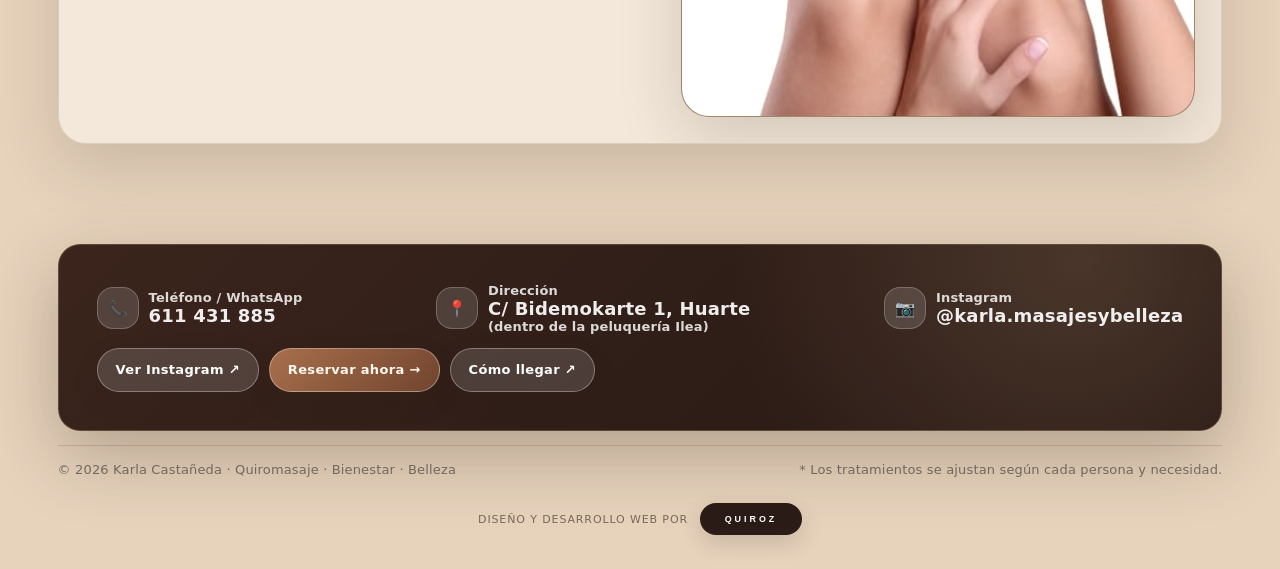
==== commit f8585bde: "Renueva fotografias y efectos interactivos" ====
--- a/index.html
+++ b/index.html
@@ -128,8 +128,8 @@
         </section>
 
         <aside class="card reveal">
-          <div class="heroPhoto">
-            <img src="img/karla-hero.jpg" alt="Karla Castañeda - Quiromasaje" />
+          <div class="heroPhoto tilt3d" data-tilt="7">
+            <img src="img/karlamasajes.jpeg" alt="Karla Castañeda realizando un masaje profesional de piernas en Huarte" />
             <div class="badge">
               <div class="check" aria-hidden="true">✓</div>
               <div>
@@ -160,8 +160,8 @@
       </div>
 
       <div class="aboutGrid">
-        <div class="aboutPhoto reveal">
-          <img src="img/masaje-camilla.jpg" alt="Espacio de masaje y cuidado" />
+        <div class="aboutPhoto reveal tilt3d" data-tilt="5">
+          <img src="img/camamasajes.jpeg" alt="Cabina profesional de masajes de Karla Castañeda en Huarte" />
         </div>
 
         <div class="card aboutText reveal">
@@ -212,8 +212,8 @@
 
       <div class="catGrid">
         <div class="card catCard reveal" id="tabContent"></div>
-        <div class="catImg reveal">
-          <img id="tabImage" src="img/bienestar-karla.jpeg" alt="Cabina de masajes y bienestar de Karla Castañeda en Huarte" />
+        <div class="catImg reveal tilt3d" data-tilt="5">
+          <img id="tabImage" src="img/manosmasaje.jpeg" alt="Masaje profesional para piernas cansadas en Huarte" />
         </div>
       </div>
     </div>
--- a/css/style.css
+++ b/css/style.css
@@ -1047,3 +1047,86 @@
     gap: 8px;
   }
 }
+
+/* Experiencia 3D sutil y profesional */
+.heroGrid,
+.aboutGrid,
+.catGrid{
+  perspective: 1200px;
+}
+
+.tilt3d{
+  --tilt-x: 0deg;
+  --tilt-y: 0deg;
+  --light-x: 50%;
+  --light-y: 50%;
+  position: relative;
+  transform-style: preserve-3d;
+  transform: rotateX(var(--tilt-x)) rotateY(var(--tilt-y));
+  transition: transform .18s ease-out, box-shadow .3s ease;
+  will-change: transform;
+}
+
+.tilt3d::before{
+  content: "";
+  position: absolute;
+  z-index: 2;
+  inset: 0;
+  border-radius: inherit;
+  pointer-events: none;
+  opacity: 0;
+  background: radial-gradient(circle at var(--light-x) var(--light-y), rgba(255,248,239,.24), transparent 38%);
+  transition: opacity .25s ease;
+}
+
+.tilt3d:hover{
+  box-shadow: 0 30px 75px rgba(43,28,23,.24);
+}
+
+.tilt3d:hover::before{ opacity: 1; }
+
+.heroPhoto.tilt3d img,
+.aboutPhoto.tilt3d img,
+.catImg.tilt3d img{
+  transform: scale(1.015);
+  transition: transform .45s ease, filter .35s ease;
+}
+
+.heroPhoto.tilt3d:hover img,
+.aboutPhoto.tilt3d:hover img,
+.catImg.tilt3d:hover img{
+  transform: scale(1.055) translateZ(16px);
+}
+
+.heroPhoto .badge{
+  transform: translateZ(38px);
+  box-shadow: 0 18px 44px rgba(43,28,23,.22);
+}
+
+.card,
+.priceCard,
+.catCard{
+  transition: transform .28s ease, box-shadow .28s ease, border-color .28s ease;
+}
+
+.priceCard:hover,
+.catCard:hover{
+  transform: translateY(-7px);
+  border-color: rgba(168,111,76,.34);
+  box-shadow: 0 28px 68px rgba(43,28,23,.19);
+}
+
+@media (prefers-reduced-motion: reduce), (hover: none){
+  .tilt3d,
+  .tilt3d:hover,
+  .priceCard:hover,
+  .catCard:hover{
+    transform: none;
+  }
+
+  .heroPhoto.tilt3d:hover img,
+  .aboutPhoto.tilt3d:hover img,
+  .catImg.tilt3d:hover img{
+    transform: scale(1.015);
+  }
+}
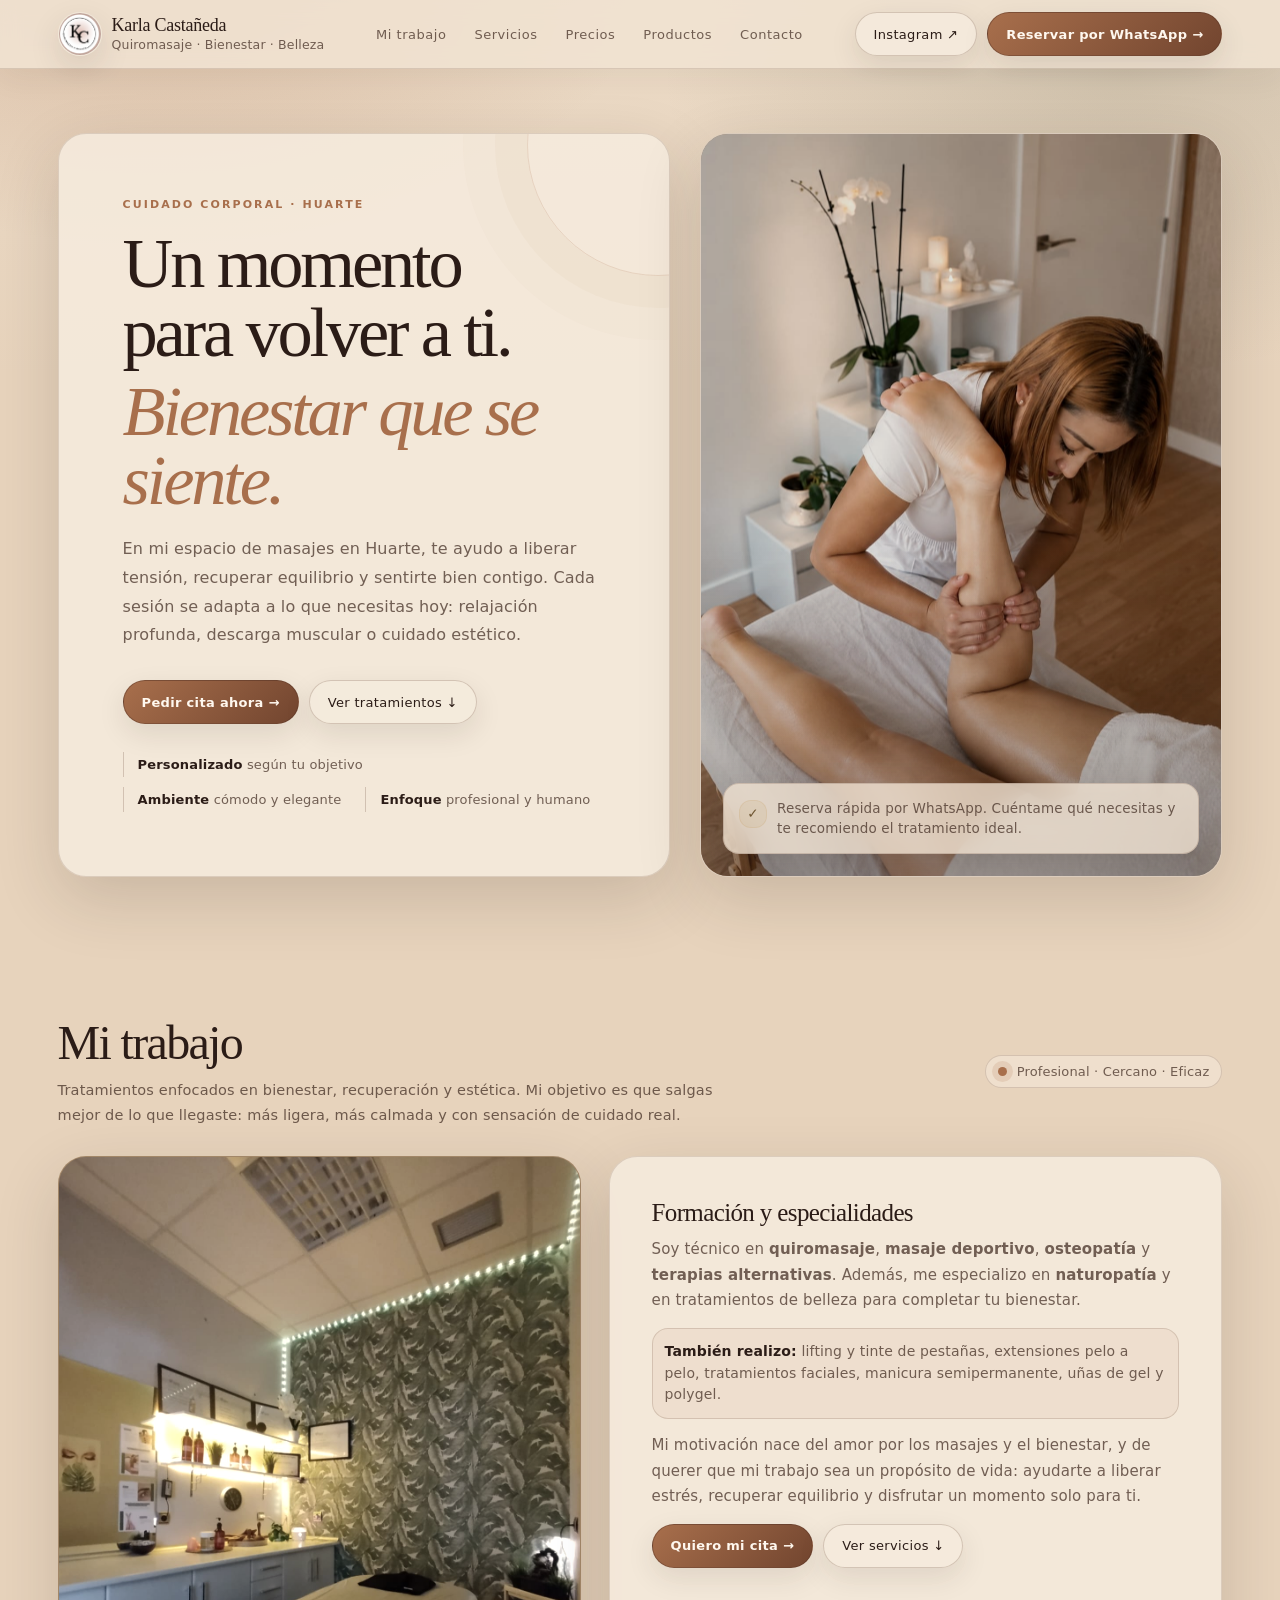
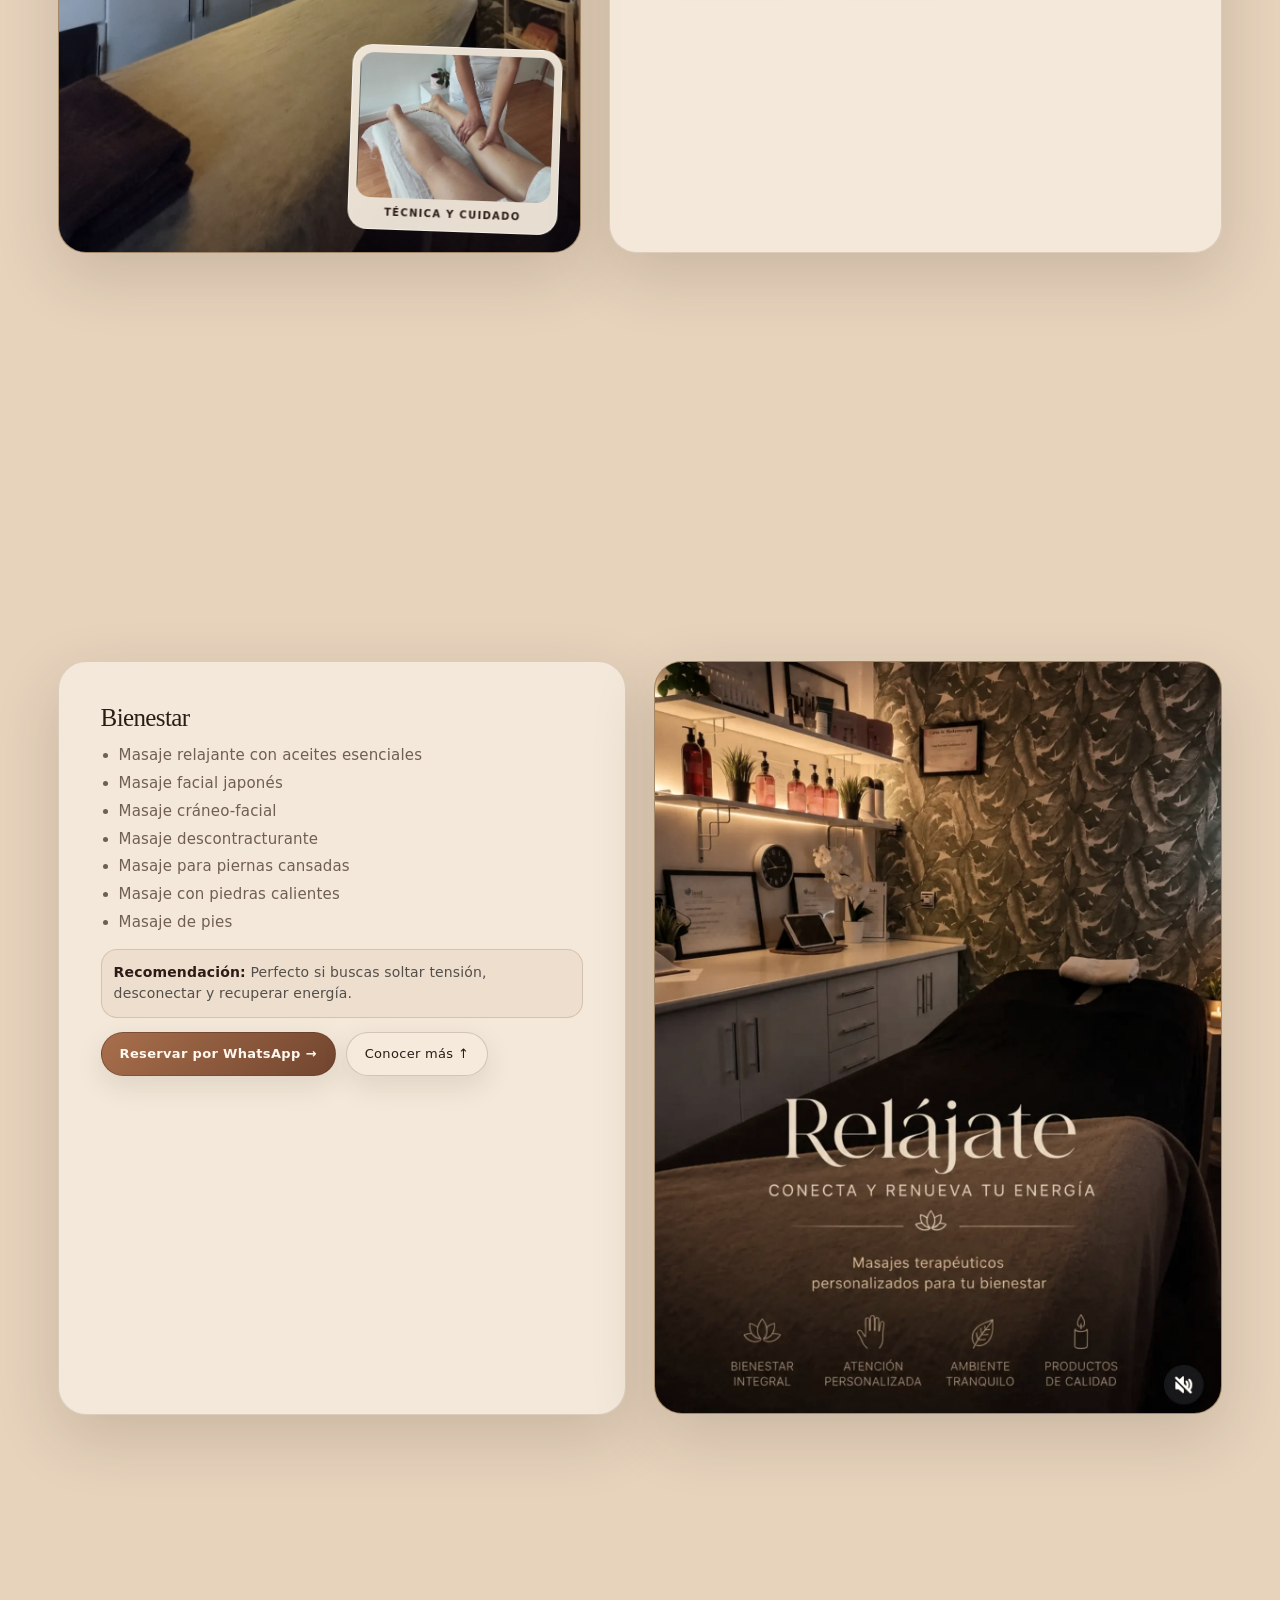
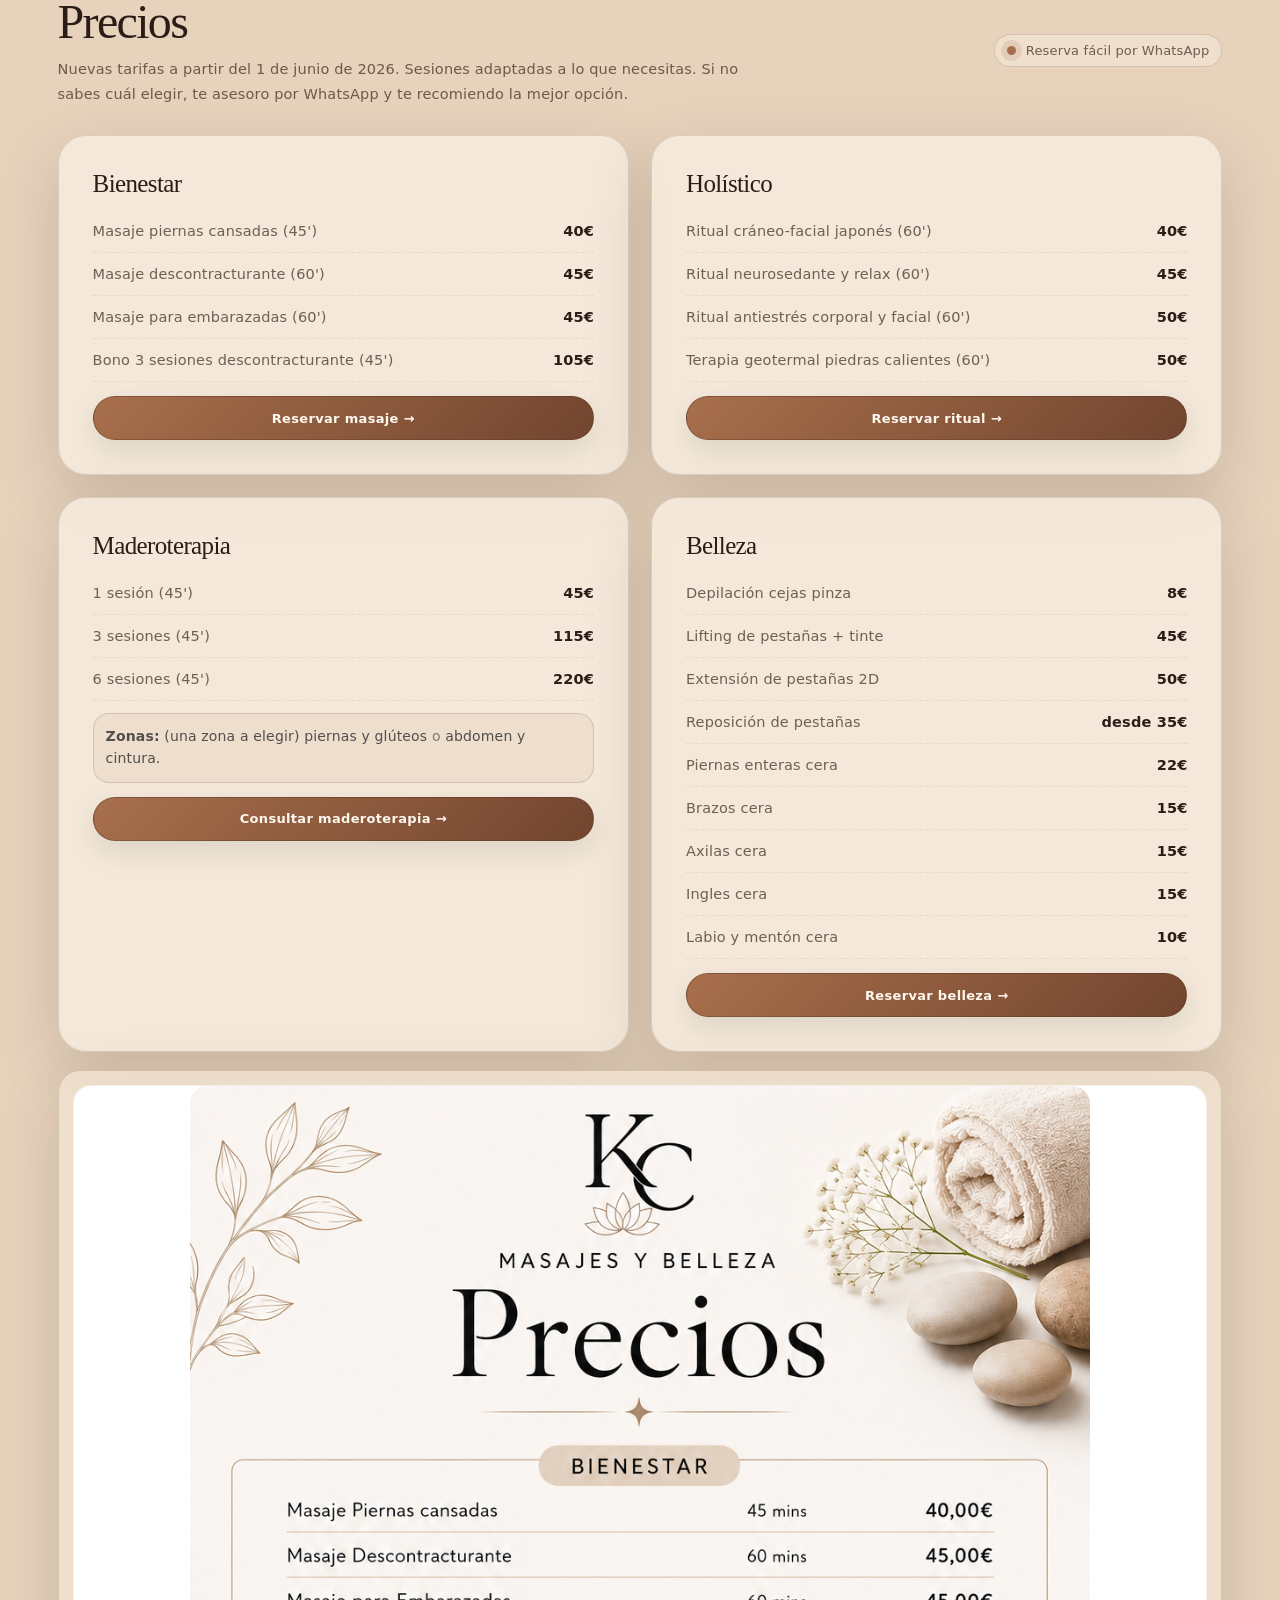
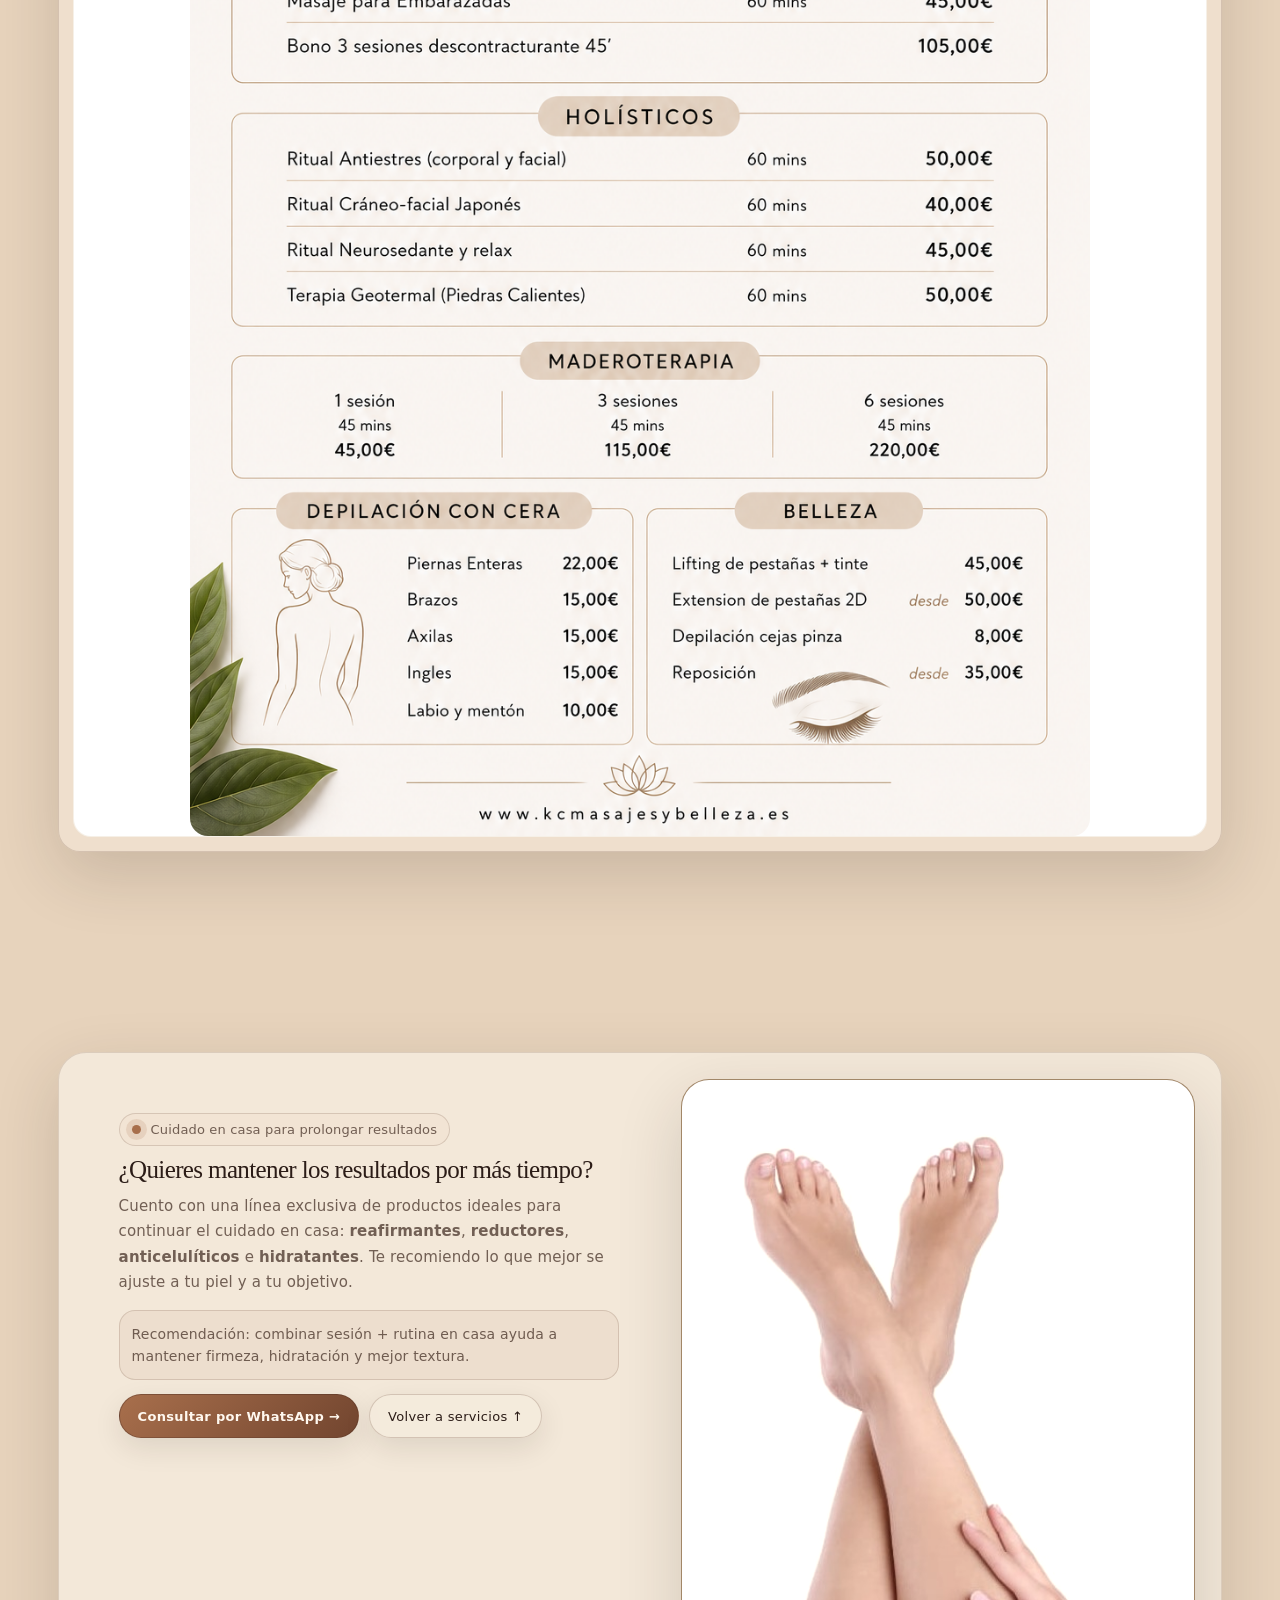
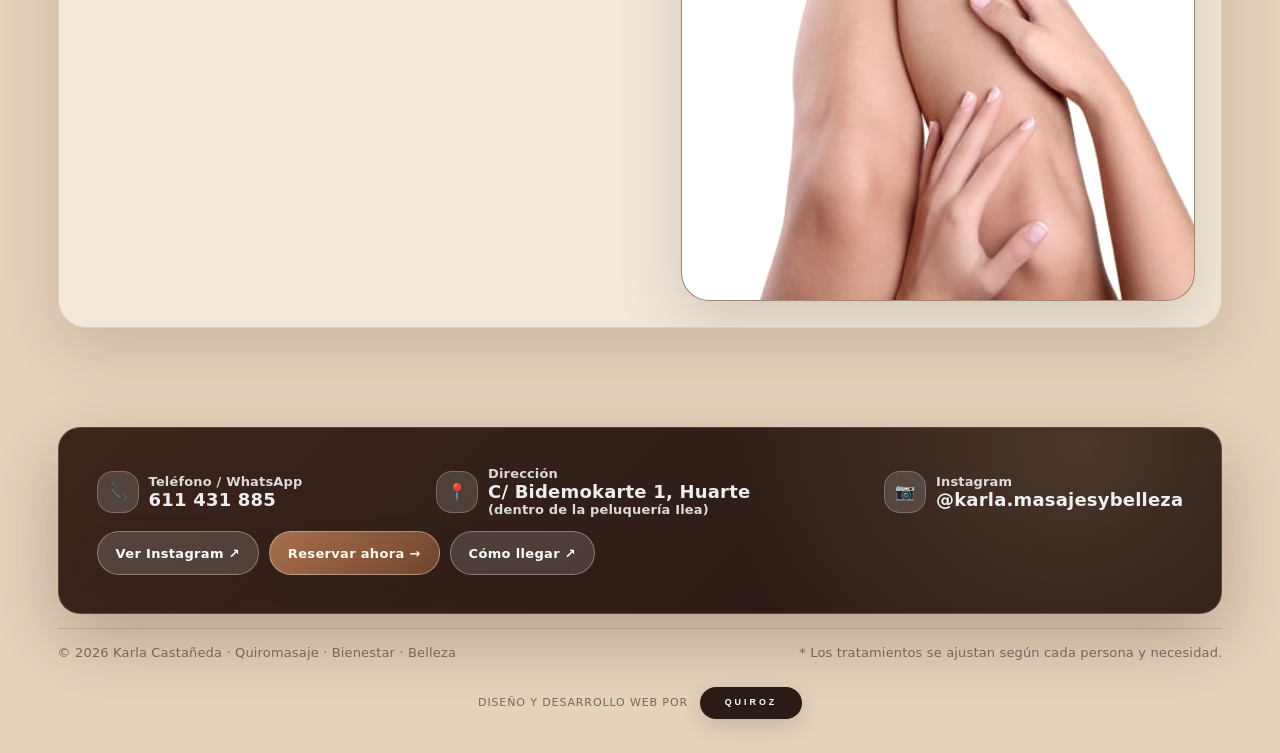
==== commit b0f655b9: "Mantiene imagen reciente de bienestar" ====
--- a/index.html
+++ b/index.html
@@ -162,6 +162,10 @@
       <div class="aboutGrid">
         <div class="aboutPhoto reveal tilt3d" data-tilt="5">
           <img src="img/camamasajes.jpeg" alt="Cabina profesional de masajes de Karla Castañeda en Huarte" />
+          <div class="aboutInset">
+            <img src="img/manosmasaje.jpeg" alt="Karla realizando un masaje manual de piernas" />
+            <span>Técnica y cuidado</span>
+          </div>
         </div>
 
         <div class="card aboutText reveal">
@@ -213,7 +217,7 @@
       <div class="catGrid">
         <div class="card catCard reveal" id="tabContent"></div>
         <div class="catImg reveal tilt3d" data-tilt="5">
-          <img id="tabImage" src="img/manosmasaje.jpeg" alt="Masaje profesional para piernas cansadas en Huarte" />
+          <img id="tabImage" src="img/bienestar-karla.jpeg" alt="Cabina de masajes y bienestar de Karla Castañeda en Huarte" />
         </div>
       </div>
     </div>
--- a/css/style.css
+++ b/css/style.css
@@ -1130,3 +1130,59 @@
     transform: scale(1.015);
   }
 }
+
+/* Composición fotográfica: espacio real + detalle del masaje */
+.aboutInset{
+  position: absolute;
+  z-index: 3;
+  right: 20px;
+  bottom: 20px;
+  width: min(42%, 210px);
+  padding: 7px 7px 10px;
+  border-radius: 20px;
+  background: rgba(245,235,221,.94);
+  border: 1px solid rgba(255,255,255,.55);
+  box-shadow: 0 22px 55px rgba(43,28,23,.28);
+  transform: translateZ(42px) rotate(2deg);
+  backdrop-filter: blur(10px);
+}
+
+.aboutInset img,
+.aboutPhoto.tilt3d .aboutInset img,
+.aboutPhoto.tilt3d:hover .aboutInset img{
+  width: 100%;
+  height: 145px;
+  object-fit: cover;
+  object-position: center;
+  border-radius: 14px;
+  filter: saturate(.9) sepia(.06) contrast(1.03);
+  transform: none;
+}
+
+.aboutInset span{
+  display: block;
+  padding: 9px 5px 1px;
+  color: var(--deep);
+  font-size: 10px;
+  font-weight: 850;
+  letter-spacing: .13em;
+  text-align: center;
+  text-transform: uppercase;
+}
+
+@media (max-width: 520px){
+  .aboutInset{
+    right: 12px;
+    bottom: 12px;
+    width: 42%;
+    padding: 5px 5px 7px;
+  }
+
+  .aboutInset img,
+  .aboutPhoto.tilt3d .aboutInset img,
+  .aboutPhoto.tilt3d:hover .aboutInset img{
+    height: 105px;
+  }
+
+  .aboutInset span{ font-size: 8px; }
+}
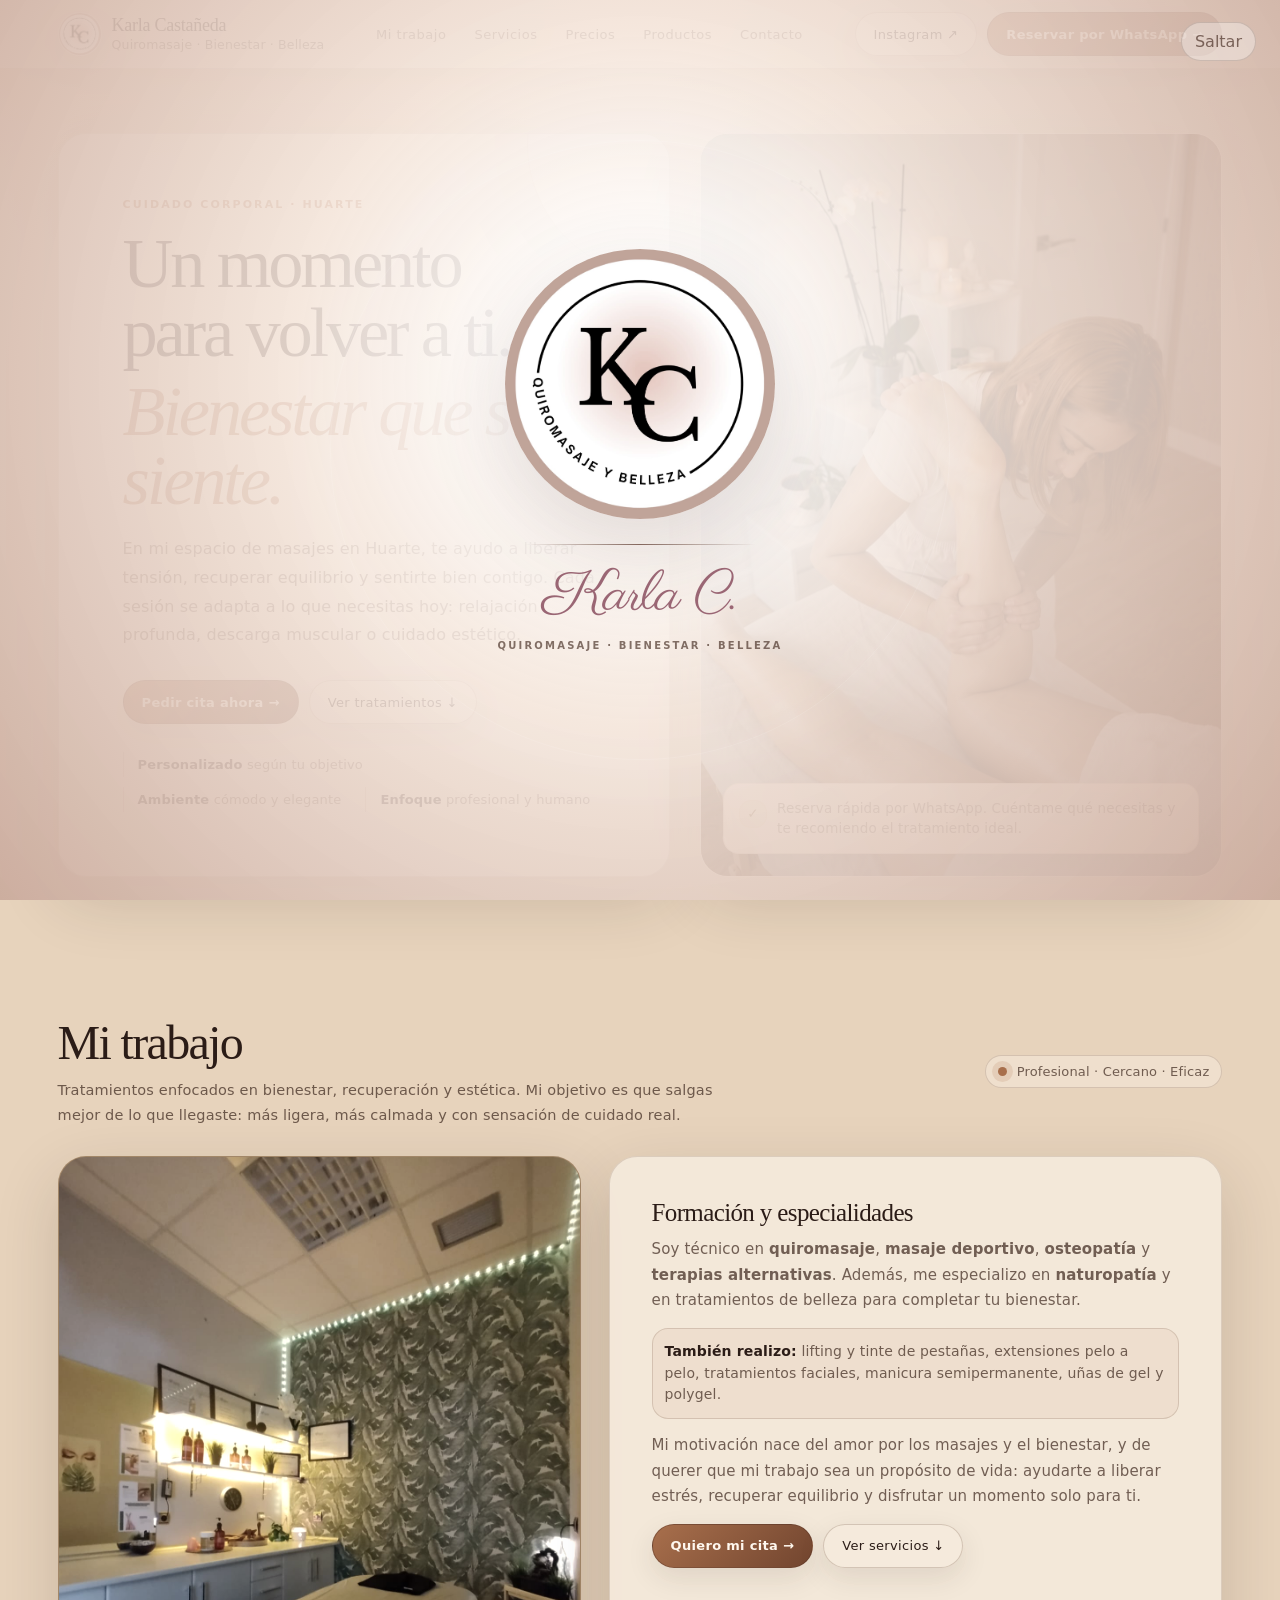
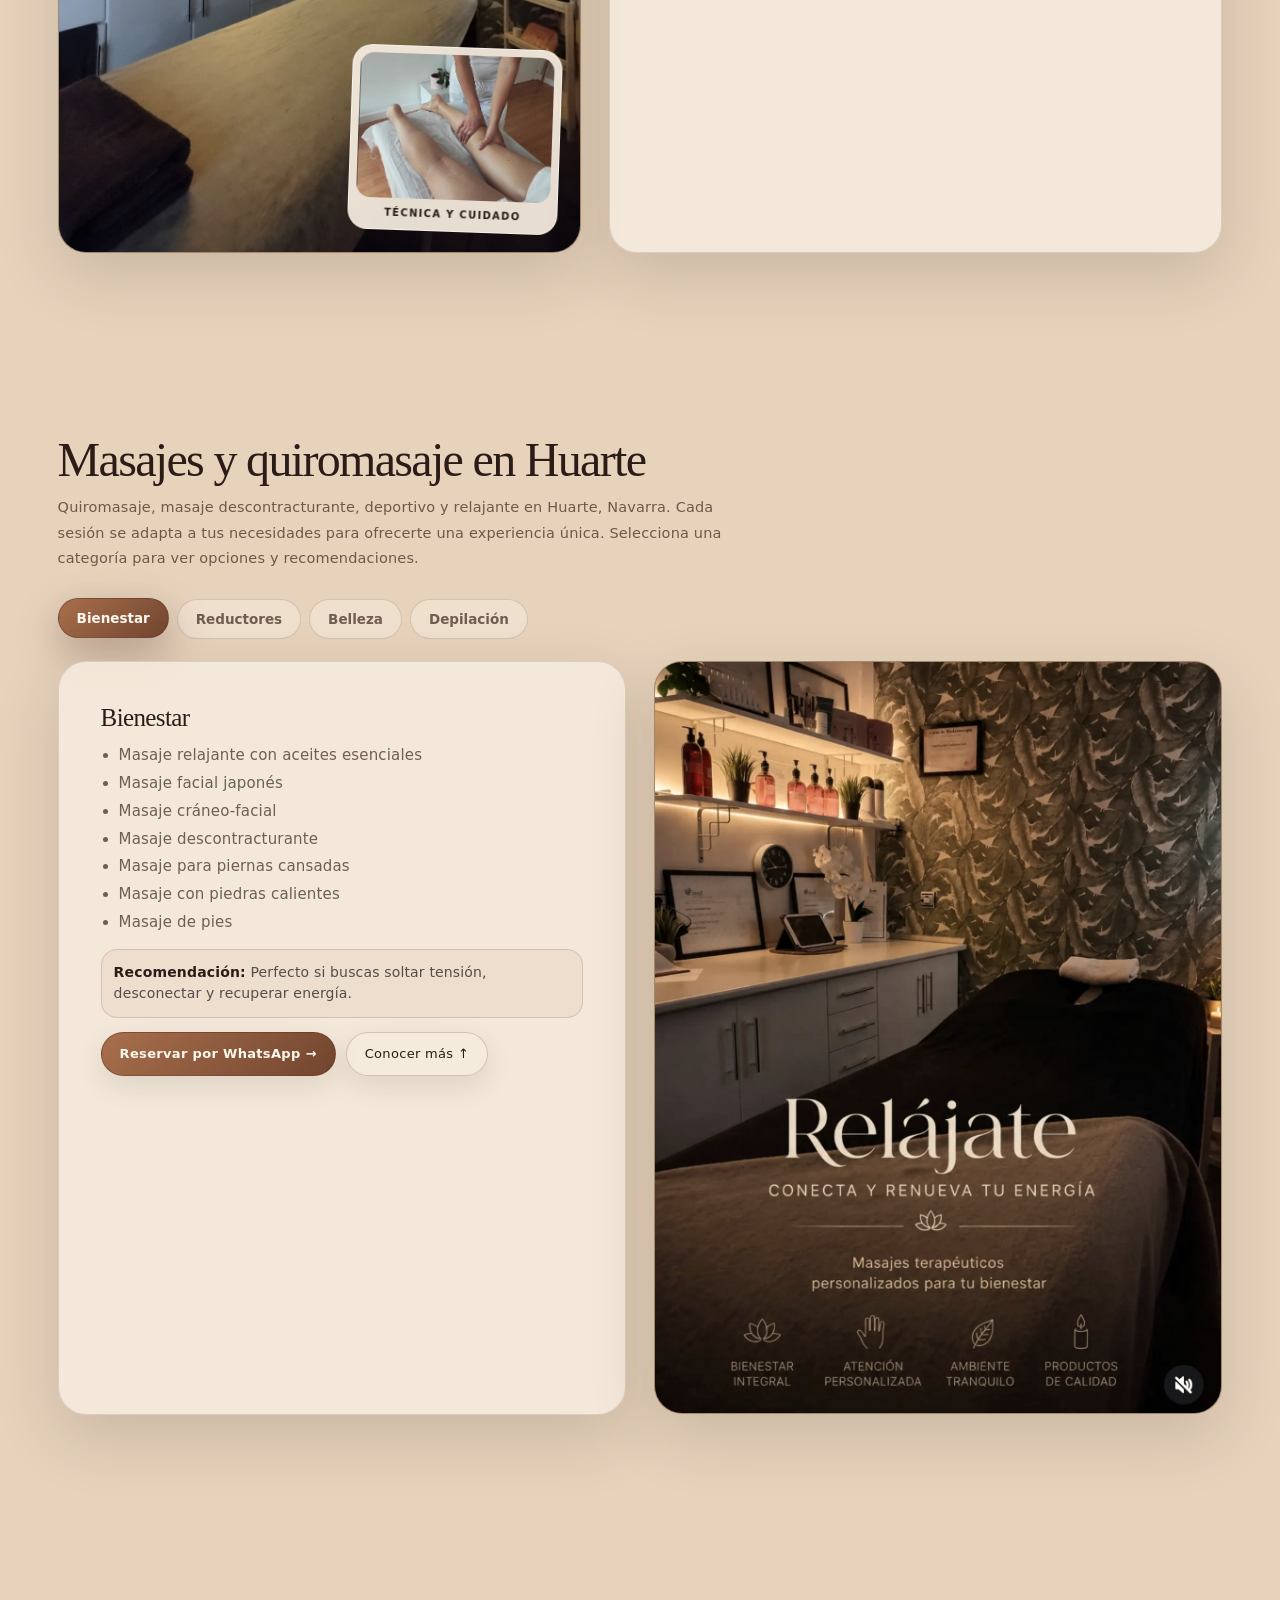
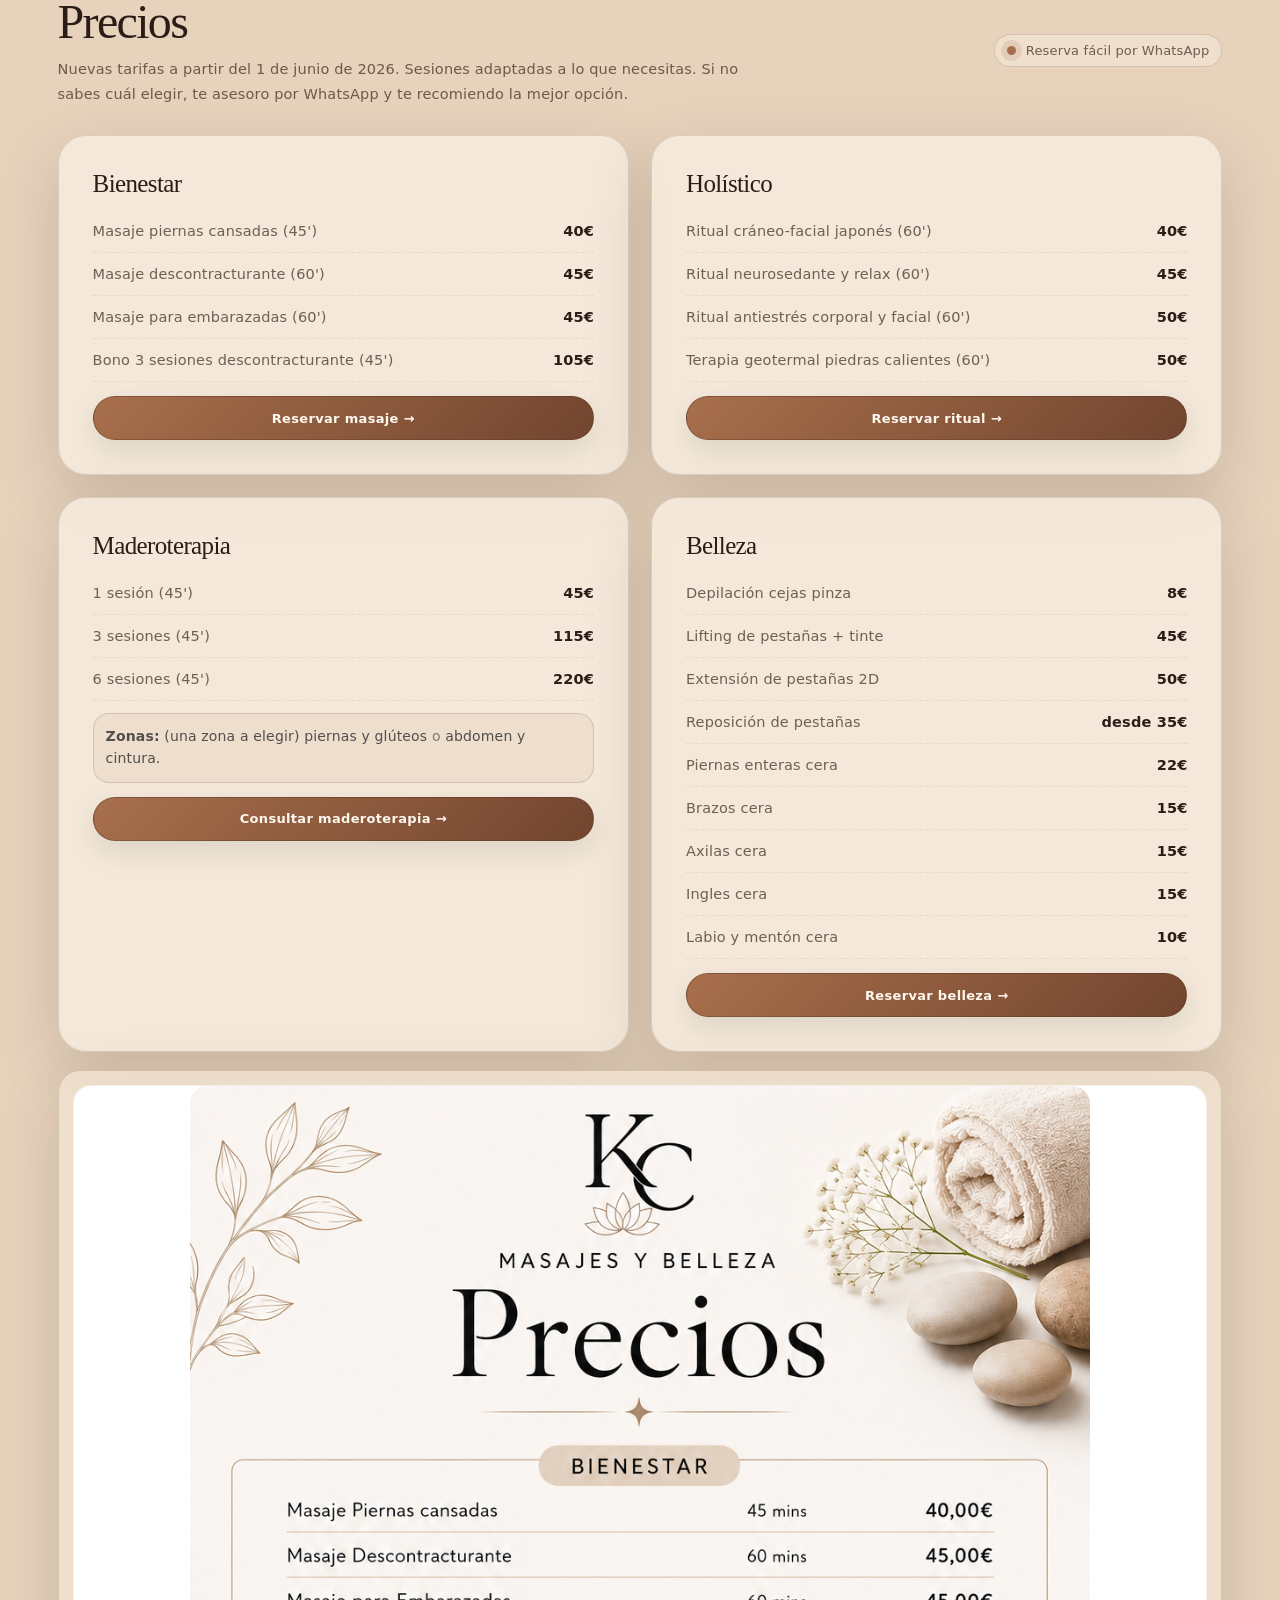
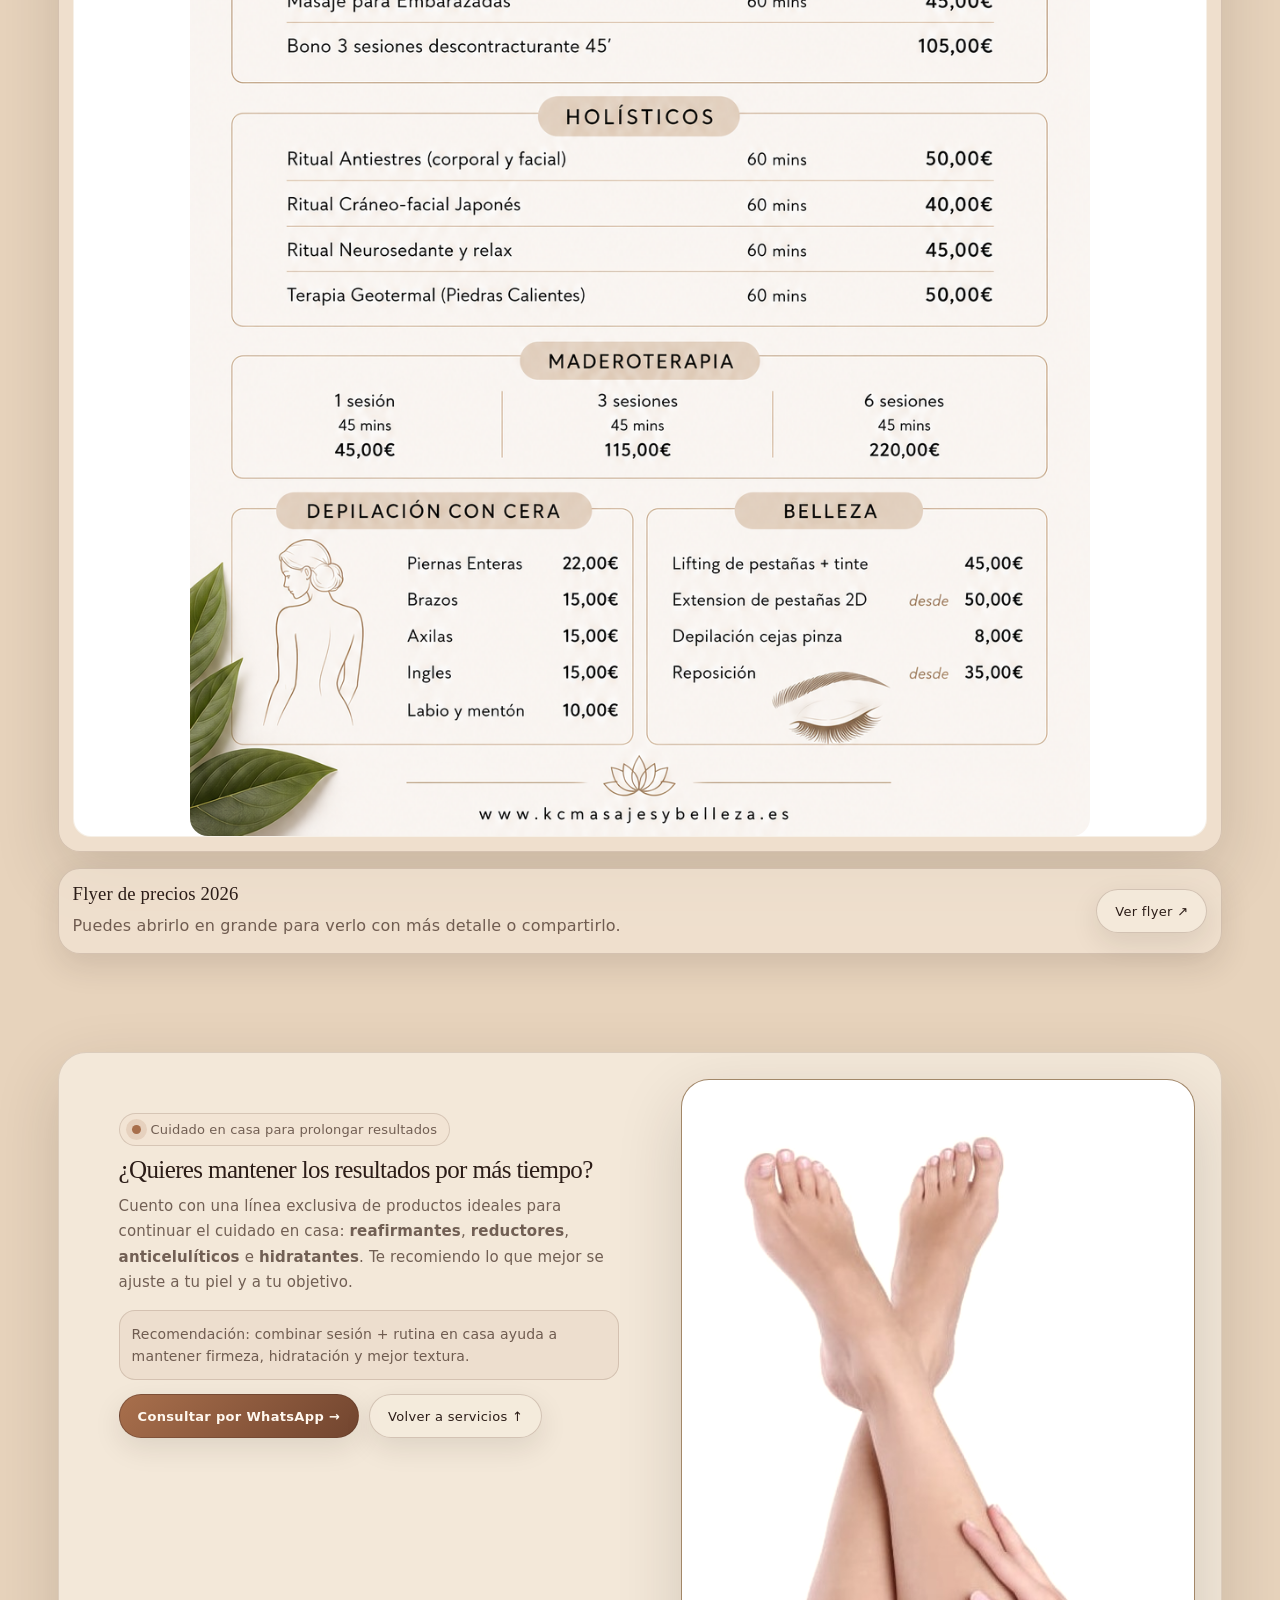
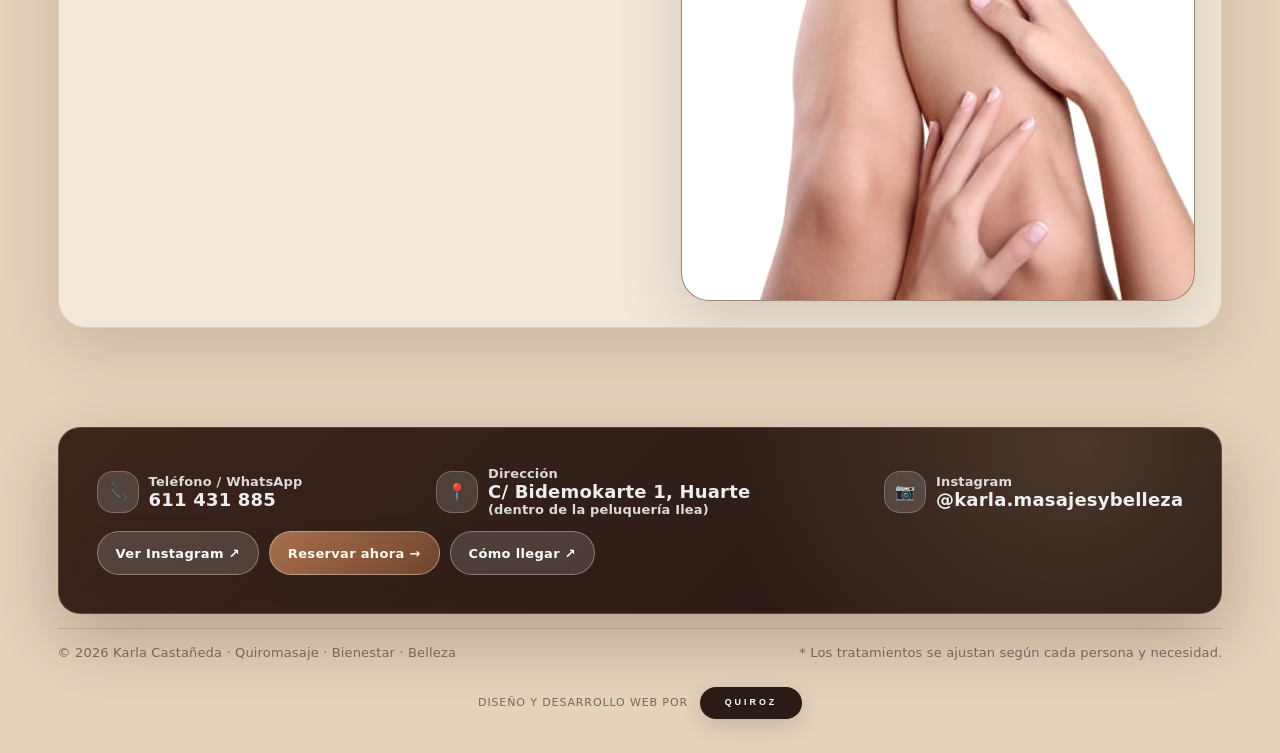
==== commit 70d91b23: "Añade intro de marca y oferta flash" ====
--- a/index.html
+++ b/index.html
@@ -56,13 +56,30 @@
   }
   </script>
 
-<link rel="stylesheet" href="css/style.css">
+<link rel="stylesheet" href="css/style.css">
+<link rel="preconnect" href="https://fonts.googleapis.com">
+<link rel="preconnect" href="https://fonts.gstatic.com" crossorigin>
+<link href="https://fonts.googleapis.com/css2?family=Parisienne&display=swap" rel="stylesheet">
 
 
 </head>
 
-<body>
-  <!-- TOPBAR -->
+<body>
+  <!-- INTRO DE MARCA -->
+  <div class="brandIntro" id="brandIntro" aria-label="Karla Castañeda, quiromasaje y belleza">
+    <button class="introSkip" id="introSkip" type="button" aria-label="Saltar introducción">Saltar</button>
+    <div class="introGlow" aria-hidden="true"></div>
+    <div class="introIdentity">
+      <div class="introLogoWrap">
+        <img class="introLogo" src="img/logo.jpg" alt="KC Quiromasaje y Belleza" />
+      </div>
+      <div class="introLine" aria-hidden="true"></div>
+      <p class="introSignature">Karla C.</p>
+      <span class="introTagline">Quiromasaje · Bienestar · Belleza</span>
+    </div>
+  </div>
+
+  <!-- TOPBAR -->
   <header class="topbar">
     <div class="wrap">
       <nav class="nav" aria-label="Navegación principal">
@@ -395,8 +412,46 @@
       </a>
     </div>
   </footer>
-
-<script src="js/main.js"></script>
+
+  <!-- OFERTA FLASH -->
+  <button class="offerTeaser" id="offerTeaser" type="button" aria-label="Abrir oferta especial de maderoterapia">
+    <span class="offerTeaserLabel">Oferta especial</span>
+    <img src="img/oferta-maderoterapia-septiembre.jpeg" alt="Oferta de maderoterapia moldeadora, 5 sesiones por 199 euros" />
+    <span class="offerTeaserHint">Toca para descubrirla</span>
+  </button>
+
+  <button class="flashOffer" id="flashOffer" type="button" aria-haspopup="dialog" aria-controls="offerDialog">
+    <span class="flashOfferDot" aria-hidden="true"></span>
+    <span>
+      <small>Hasta el 15 de septiembre</small>
+      <strong>Ver oferta flash</strong>
+    </span>
+    <span class="flashOfferArrow" aria-hidden="true">↗</span>
+  </button>
+
+  <div class="offerDialog" id="offerDialog" role="dialog" aria-modal="true" aria-labelledby="offerTitle" hidden>
+    <div class="offerBackdrop" data-close-offer></div>
+    <div class="offerPanel" role="document">
+      <button class="offerClose" type="button" data-close-offer aria-label="Cerrar oferta">×</button>
+      <div class="offerVisual">
+        <img src="img/oferta-maderoterapia-septiembre.jpeg" alt="Oferta de maderoterapia moldeadora: 5 sesiones de una hora por 199 euros" />
+      </div>
+      <div class="offerCopy">
+        <span class="offerEyebrow">Oferta especial · Plazas limitadas</span>
+        <h2 id="offerTitle">Tu momento para sentirte mejor.</h2>
+        <p>5 sesiones de maderoterapia moldeadora de 1 hora por <strong>199 €</strong>.</p>
+        <ul>
+          <li>Piernas, glúteos, abdomen y flancos</li>
+          <li>Tratamiento personalizado</li>
+          <li>Válida hasta el 15 de septiembre</li>
+        </ul>
+        <a class="btn btn-primary offerWhatsapp" id="offerWhatsapp" href="#" rel="noopener">Quiero reservar la oferta →</a>
+        <small>Escríbeme y te confirmo disponibilidad sin compromiso.</small>
+      </div>
+    </div>
+  </div>
+
+<script src="js/main.js"></script>
 
 </body>
 </html>
--- a/css/style.css
+++ b/css/style.css
@@ -31,7 +31,274 @@
 
     a{ color: inherit; text-decoration: none; }
     img{ max-width: 100%; display:block; }
-    button{ font: inherit; }
+    button{ font: inherit; }
+
+    body.introActive,
+    body.offerOpen{ overflow: hidden; }
+
+    /* Intro de marca */
+    .brandIntro{
+      position: fixed;
+      inset: 0;
+      z-index: 1000;
+      display: grid;
+      place-items: center;
+      overflow: hidden;
+      background:
+        radial-gradient(circle at 50% 42%, rgba(255,255,255,.96) 0 12%, rgba(245,231,222,.88) 42%, rgba(202,171,157,.94) 100%);
+      transition: opacity .8s ease, visibility .8s ease, transform .9s cubic-bezier(.22,.75,.22,1);
+    }
+
+    .brandIntro[hidden]{ display: none; }
+    .brandIntro.isLeaving{
+      opacity: 0;
+      visibility: hidden;
+      transform: scale(1.035);
+      pointer-events: none;
+    }
+
+    .introGlow{
+      position: absolute;
+      width: min(76vw, 620px);
+      aspect-ratio: 1;
+      border-radius: 50%;
+      border: 1px solid rgba(255,255,255,.46);
+      box-shadow: 0 0 100px rgba(255,255,255,.44), inset 0 0 80px rgba(255,255,255,.28);
+      opacity: 0;
+      animation: introHalo 2.4s .2s ease-out forwards;
+    }
+
+    .introIdentity{
+      position: relative;
+      z-index: 1;
+      display: grid;
+      justify-items: center;
+      width: min(84vw, 440px);
+      text-align: center;
+    }
+
+    .introLogoWrap{
+      width: clamp(170px, 28vw, 270px);
+      aspect-ratio: 1;
+      border-radius: 50%;
+      overflow: hidden;
+      opacity: 0;
+      filter: blur(12px);
+      transform: translateY(24px) scale(.72);
+      box-shadow: 0 30px 80px rgba(81,51,41,.16);
+      animation: introLogoReveal 1.8s .25s cubic-bezier(.2,.75,.2,1) forwards;
+    }
+
+    .introLogo{ width: 100%; height: 100%; object-fit: cover; }
+
+    .introLine{
+      width: 0;
+      height: 1px;
+      margin-top: 25px;
+      background: linear-gradient(90deg, transparent, rgba(91,56,42,.72), transparent);
+      animation: introLine 1s 1.25s ease forwards;
+    }
+
+    .introSignature{
+      margin: 13px 0 0;
+      color: #9a6674;
+      font-family: "Parisienne", "Snell Roundhand", "Segoe Script", cursive;
+      font-size: clamp(36px, 6.5vw, 56px);
+      font-weight: 400;
+      letter-spacing: -.025em;
+      opacity: 0;
+      transform: translateY(12px);
+      animation: introSignature 1s 1.5s ease forwards;
+    }
+
+    .introTagline{
+      margin-top: 6px;
+      color: rgba(72,48,39,.68);
+      font-size: 10px;
+      font-weight: 750;
+      letter-spacing: .22em;
+      text-transform: uppercase;
+      opacity: 0;
+      animation: introSignature .8s 2s ease forwards;
+    }
+
+    .introSkip{
+      position: absolute;
+      top: max(22px, env(safe-area-inset-top));
+      right: 24px;
+      z-index: 2;
+      padding: 9px 13px;
+      border: 1px solid rgba(76,50,40,.18);
+      border-radius: 999px;
+      color: rgba(76,50,40,.7);
+      background: rgba(255,255,255,.34);
+      cursor: pointer;
+    }
+
+    @keyframes introLogoReveal{
+      to{ opacity: 1; filter: blur(0); transform: translateY(0) scale(1); }
+    }
+    @keyframes introHalo{
+      0%{ opacity: 0; transform: scale(.65); }
+      55%{ opacity: .85; }
+      100%{ opacity: .35; transform: scale(1); }
+    }
+    @keyframes introLine{ to{ width: min(230px, 60vw); } }
+    @keyframes introSignature{ to{ opacity: 1; transform: translateY(0); } }
+
+    /* Oferta flash */
+    .offerTeaser{
+      position: fixed;
+      inset: 0;
+      z-index: 850;
+      display: grid;
+      place-items: center;
+      padding: clamp(22px, 5vw, 54px);
+      border: 0;
+      background: rgba(54,35,29,.54);
+      backdrop-filter: blur(12px);
+      cursor: pointer;
+      opacity: 0;
+      visibility: hidden;
+      transition: opacity .5s ease, visibility .5s ease;
+    }
+
+    .offerTeaser[hidden]{ display: none; }
+    .offerTeaser.isVisible{ opacity: 1; visibility: visible; }
+    .offerTeaser img{
+      grid-area: 1 / 1;
+      width: min(390px, 76vw);
+      max-height: 78vh;
+      border-radius: 24px;
+      object-fit: cover;
+      box-shadow: 0 35px 100px rgba(37,20,15,.48);
+      transform: translateY(24px) scale(.9);
+      opacity: 0;
+      transition: transform .75s cubic-bezier(.2,.8,.2,1), opacity .55s ease, border-radius .75s ease;
+    }
+    .offerTeaser.isVisible img{ transform: translateY(0) scale(1); opacity: 1; }
+    .offerTeaserLabel,
+    .offerTeaserHint{
+      position: absolute;
+      z-index: 2;
+      color: #fff;
+      text-transform: uppercase;
+      letter-spacing: .15em;
+      opacity: 0;
+      transition: opacity .45s .45s ease;
+    }
+    .offerTeaserLabel{ top: clamp(28px, 6vh, 60px); font-size: 10px; font-weight: 850; }
+    .offerTeaserHint{ bottom: clamp(28px, 5vh, 52px); padding: 9px 14px; border: 1px solid rgba(255,255,255,.32); border-radius: 999px; background: rgba(50,29,22,.32); font-size: 9px; }
+    .offerTeaser.isVisible .offerTeaserLabel,
+    .offerTeaser.isVisible .offerTeaserHint{ opacity: .9; }
+    .offerTeaser.isCollapsing{
+      background: rgba(54,35,29,0);
+      backdrop-filter: blur(0);
+      pointer-events: none;
+    }
+    .offerTeaser.isCollapsing img{
+      opacity: 0;
+      border-radius: 17px;
+      transform: translate(calc(50vw - 130px), calc(50vh - 54px)) scale(.12);
+    }
+    .offerTeaser.isCollapsing .offerTeaserLabel,
+    .offerTeaser.isCollapsing .offerTeaserHint{ opacity: 0; transition-delay: 0s; }
+
+    .flashOffer{
+      position: fixed;
+      right: clamp(14px, 3vw, 34px);
+      bottom: max(18px, env(safe-area-inset-bottom));
+      z-index: 120;
+      display: flex;
+      align-items: center;
+      gap: 11px;
+      min-width: 218px;
+      padding: 11px 13px;
+      border: 1px solid rgba(255,255,255,.36);
+      border-radius: 17px;
+      color: #fff;
+      background: linear-gradient(135deg, #4c2e24, #8d5737);
+      box-shadow: 0 16px 46px rgba(61,35,24,.34), 0 0 0 0 rgba(178,121,74,.42);
+      cursor: pointer;
+      opacity: 0;
+      transform: translateY(22px) scale(.96);
+      pointer-events: none;
+      transition: opacity .5s ease, transform .5s cubic-bezier(.2,.8,.2,1);
+    }
+
+    .flashOffer.isVisible{
+      opacity: 1;
+      transform: translateY(0) scale(1);
+      pointer-events: auto;
+      animation: offerBreathe 2.8s 1.2s ease-in-out infinite;
+    }
+
+    .flashOffer small,
+    .flashOffer strong{ display: block; text-align: left; }
+    .flashOffer small{ margin-bottom: 2px; font-size: 9px; letter-spacing: .08em; opacity: .76; text-transform: uppercase; }
+    .flashOffer strong{ font-size: 14px; letter-spacing: .01em; }
+    .flashOfferDot{ width: 9px; height: 9px; flex: 0 0 auto; border-radius: 50%; background: #f0c999; box-shadow: 0 0 0 6px rgba(240,201,153,.12); }
+    .flashOfferArrow{ margin-left: auto; font-size: 18px; }
+
+    @keyframes offerBreathe{
+      0%, 100%{ box-shadow: 0 16px 46px rgba(61,35,24,.34), 0 0 0 0 rgba(178,121,74,.38); }
+      50%{ box-shadow: 0 18px 52px rgba(61,35,24,.4), 0 0 0 9px rgba(178,121,74,0); transform: translateY(-3px) scale(1.015); }
+    }
+
+    .offerDialog[hidden]{ display: none; }
+    .offerDialog{ position: fixed; inset: 0; z-index: 900; display: grid; place-items: center; padding: 22px; }
+    .offerBackdrop{ position: absolute; inset: 0; background: rgba(37,24,19,.68); backdrop-filter: blur(10px); opacity: 0; transition: opacity .35s ease; }
+    .offerPanel{
+      position: relative;
+      display: grid;
+      grid-template-columns: minmax(260px, .9fr) minmax(300px, 1.1fr);
+      width: min(900px, 94vw);
+      max-height: min(760px, 92vh);
+      overflow: hidden;
+      border: 1px solid rgba(255,255,255,.55);
+      border-radius: 28px;
+      background: #f8f0e6;
+      box-shadow: 0 38px 100px rgba(32,18,13,.42);
+      opacity: 0;
+      transform: translateY(24px) scale(.96);
+      transition: opacity .35s ease, transform .45s cubic-bezier(.2,.8,.2,1);
+    }
+    .offerDialog.isOpen .offerBackdrop,
+    .offerDialog.isOpen .offerPanel{ opacity: 1; }
+    .offerDialog.isOpen .offerPanel{ transform: translateY(0) scale(1); }
+    .offerVisual{ min-height: 590px; background: #eadbca; }
+    .offerVisual img{ width: 100%; height: 100%; object-fit: cover; object-position: center; }
+    .offerCopy{ display: flex; flex-direction: column; justify-content: center; padding: clamp(30px, 5vw, 64px); color: #39251e; }
+    .offerEyebrow{ color: #9b643f; font-size: 11px; font-weight: 850; letter-spacing: .14em; text-transform: uppercase; }
+    .offerCopy h2{ margin: 12px 0 14px; font-family: Georgia, serif; font-size: clamp(34px, 4.2vw, 55px); line-height: .98; letter-spacing: -.04em; }
+    .offerCopy p{ margin: 0; color: rgba(57,37,30,.76); font-size: 17px; line-height: 1.6; }
+    .offerCopy ul{ display: grid; gap: 9px; margin: 22px 0 26px; padding: 0; list-style: none; color: rgba(57,37,30,.78); }
+    .offerCopy li::before{ content: "✓"; margin-right: 10px; color: #a86f4c; font-weight: 900; }
+    .offerWhatsapp{ align-self: flex-start; }
+    .offerCopy > small{ margin-top: 13px; color: rgba(57,37,30,.58); }
+    .offerClose{ position: absolute; top: 14px; right: 14px; z-index: 2; width: 40px; height: 40px; border: 1px solid rgba(74,45,34,.15); border-radius: 50%; color: #4a2d22; background: rgba(255,255,255,.82); font-size: 25px; line-height: 1; cursor: pointer; }
+
+    @media (max-width: 700px){
+      .offerTeaser{ padding: 18px; }
+      .offerTeaser img{ width: min(340px, 86vw); max-height: 76dvh; border-radius: 20px; }
+      .offerTeaser.isCollapsing img{ transform: translate(calc(50vw - 105px), calc(50dvh - 48px)) scale(.13); }
+      .flashOffer{ right: 12px; bottom: max(12px, env(safe-area-inset-bottom)); min-width: 205px; }
+      .offerDialog{ align-items: end; padding: 0; }
+      .offerPanel{ grid-template-columns: 1fr; width: 100%; max-height: 94dvh; overflow-y: auto; border-radius: 25px 25px 0 0; }
+      .offerVisual{ min-height: 0; height: min(46dvh, 430px); }
+      .offerVisual img{ object-position: center 28%; }
+      .offerCopy{ padding: 26px 24px max(28px, env(safe-area-inset-bottom)); }
+      .offerCopy h2{ font-size: 36px; }
+      .offerCopy ul{ margin: 17px 0 20px; gap: 7px; }
+      .offerWhatsapp{ width: 100%; }
+    }
+
+    @media (prefers-reduced-motion: reduce){
+      .introGlow, .introLogoWrap, .introLine, .introSignature, .introTagline, .flashOffer.isVisible{ animation: none; }
+      .offerTeaser, .offerTeaser img{ transition-duration: .01ms; }
+      .introLogoWrap, .introSignature, .introTagline{ opacity: 1; filter: none; transform: none; }
+      .introLine{ width: min(230px, 60vw); }
+    }
 
     .wrap{
       width: min(var(--max), 92vw);
@@ -1062,7 +1329,8 @@
   --light-y: 50%;
   position: relative;
   transform-style: preserve-3d;
-  transform: rotateX(var(--tilt-x)) rotateY(var(--tilt-y));
+  --mobile-lift: 0px;
+  transform: translateY(var(--mobile-lift)) rotateX(var(--tilt-x)) rotateY(var(--tilt-y));
   transition: transform .18s ease-out, box-shadow .3s ease;
   will-change: transform;
 }
@@ -1116,7 +1384,7 @@
   box-shadow: 0 28px 68px rgba(43,28,23,.19);
 }
 
-@media (prefers-reduced-motion: reduce), (hover: none){
+@media (prefers-reduced-motion: reduce){
   .tilt3d,
   .tilt3d:hover,
   .priceCard:hover,
@@ -1186,3 +1454,74 @@
 
   .aboutInset span{ font-size: 8px; }
 }
+
+/* Profundidad visible y movimiento autónomo en móvil */
+@media (max-width: 700px) and (prefers-reduced-motion: no-preference){
+  .heroGrid,
+  .aboutGrid,
+  .catGrid{
+    perspective: 760px;
+    perspective-origin: 50% 42%;
+  }
+
+  .tilt3d{
+    transition: transform .16s linear, box-shadow .3s ease;
+    box-shadow:
+      0 28px 55px rgba(43,28,23,.22),
+      -10px 12px 0 rgba(168,111,76,.08),
+      10px -10px 0 rgba(245,235,221,.42);
+  }
+
+  .tilt3d::before{
+    opacity: .72;
+    background:
+      radial-gradient(circle at var(--light-x) var(--light-y), rgba(255,248,239,.32), transparent 34%),
+      linear-gradient(125deg, transparent 38%, rgba(255,255,255,.12) 50%, transparent 62%);
+  }
+
+  .heroPhoto .badge{
+    transform: translateZ(46px) translateY(-2px);
+    box-shadow: 0 22px 42px rgba(43,28,23,.30);
+  }
+
+  .aboutInset{
+    animation: mobileFloat 4.2s ease-in-out infinite;
+    box-shadow:
+      0 22px 45px rgba(43,28,23,.34),
+      0 0 0 1px rgba(255,255,255,.55);
+  }
+
+  .priceCard:nth-child(odd){
+    transform: perspective(760px) rotateY(2.2deg) translateX(2px);
+  }
+
+  .priceCard:nth-child(even){
+    transform: perspective(760px) rotateY(-2.2deg) translateX(-2px);
+  }
+
+  .btn-primary{
+    position: relative;
+    overflow: hidden;
+  }
+
+  .btn-primary::after{
+    content: "";
+    position: absolute;
+    inset: -60% -30%;
+    background: linear-gradient(110deg, transparent 38%, rgba(255,255,255,.28) 49%, transparent 60%);
+    transform: translateX(-65%) rotate(4deg);
+    animation: mobileSheen 5s ease-in-out infinite;
+    pointer-events: none;
+  }
+}
+
+@keyframes mobileFloat{
+  0%, 100%{ transform: translateZ(42px) translateY(0) rotate(2deg); }
+  50%{ transform: translateZ(56px) translateY(-9px) rotate(-1deg); }
+}
+
+@keyframes mobileSheen{
+  0%, 68%{ transform: translateX(-65%) rotate(4deg); opacity: 0; }
+  76%{ opacity: 1; }
+  92%, 100%{ transform: translateX(65%) rotate(4deg); opacity: 0; }
+}
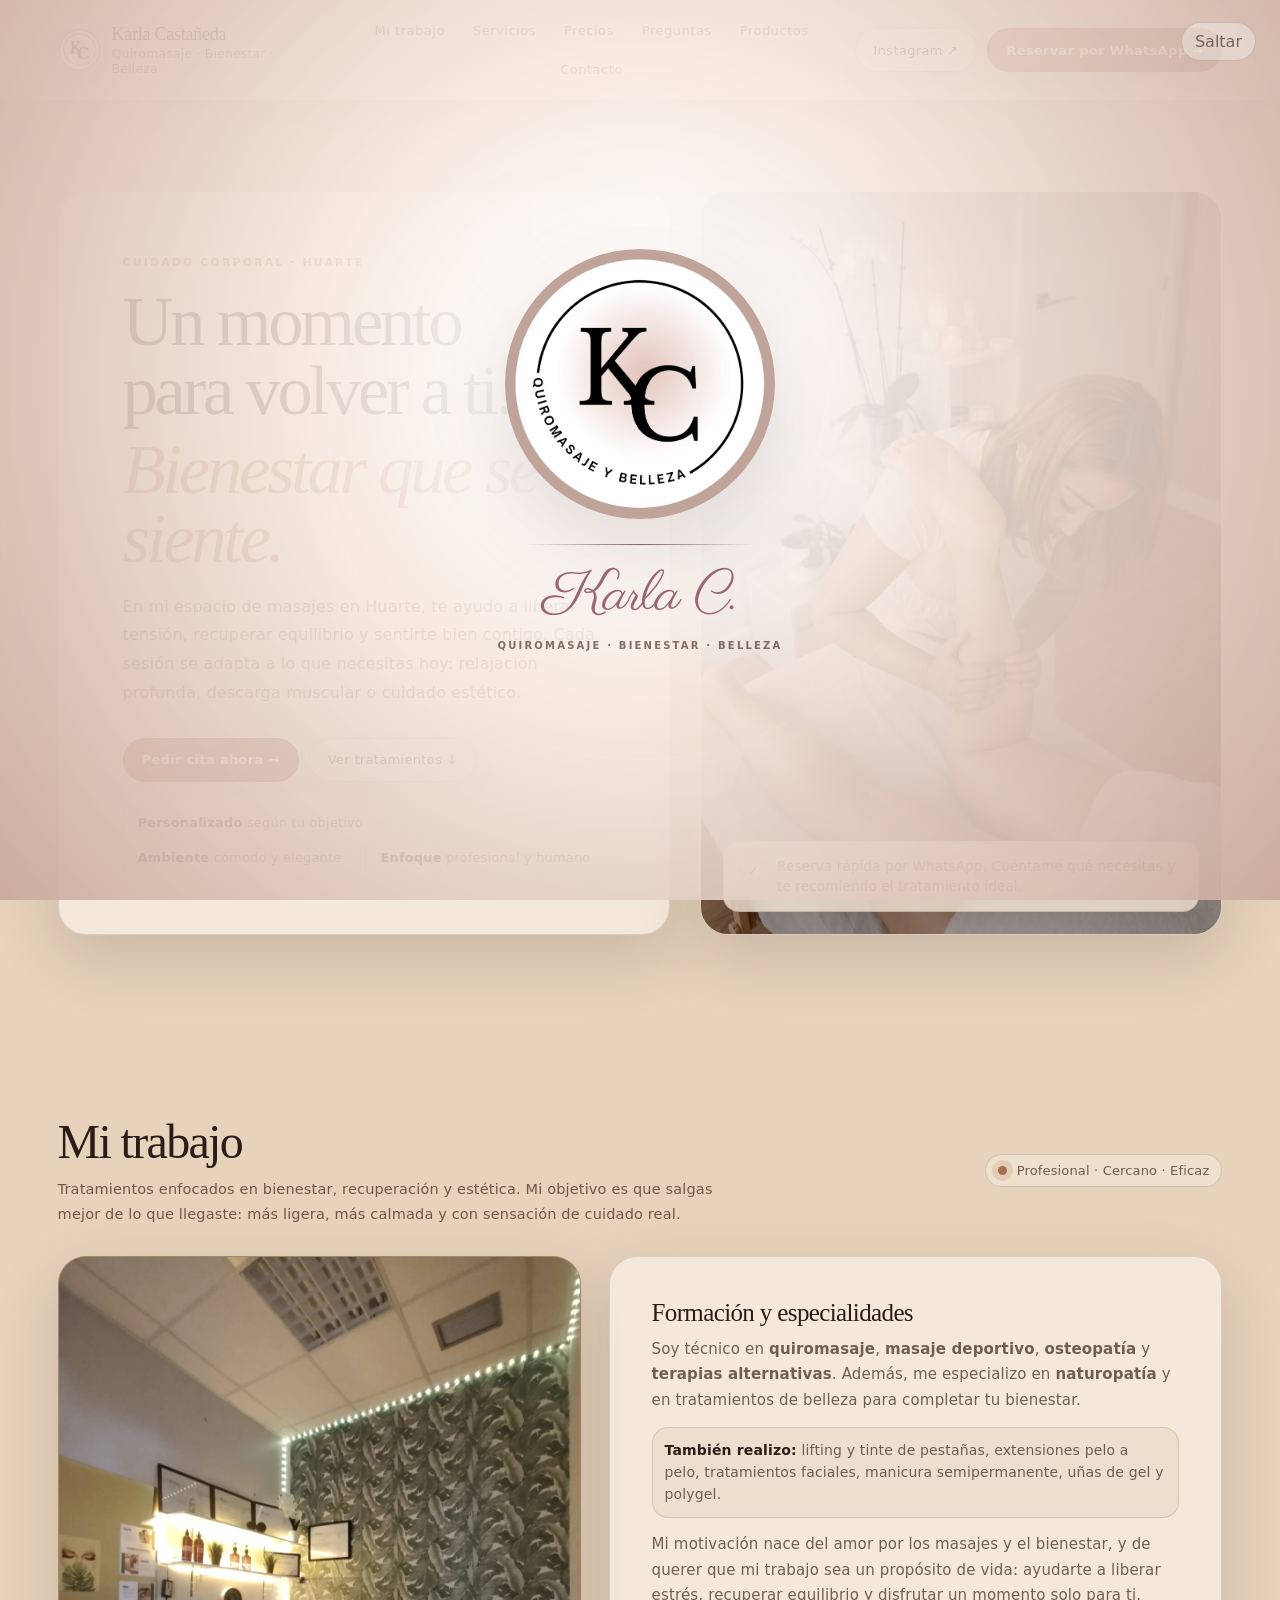
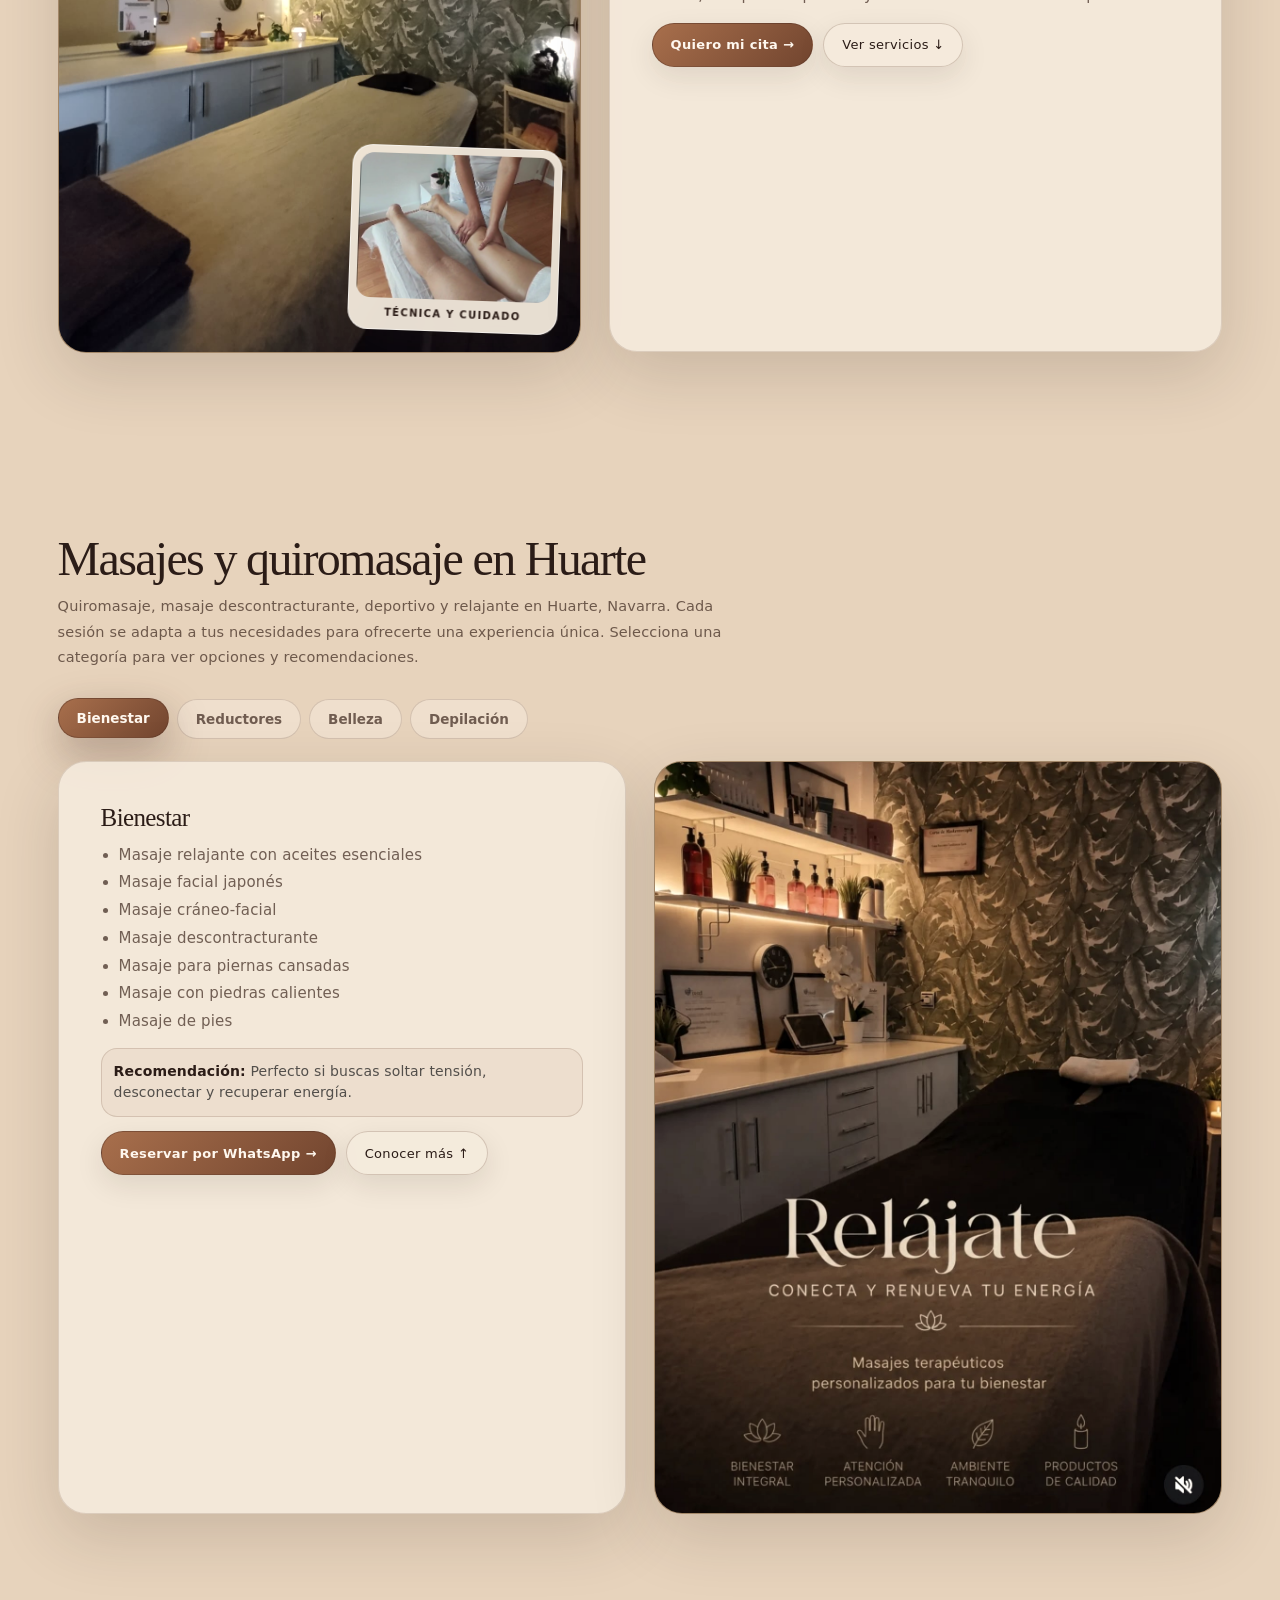
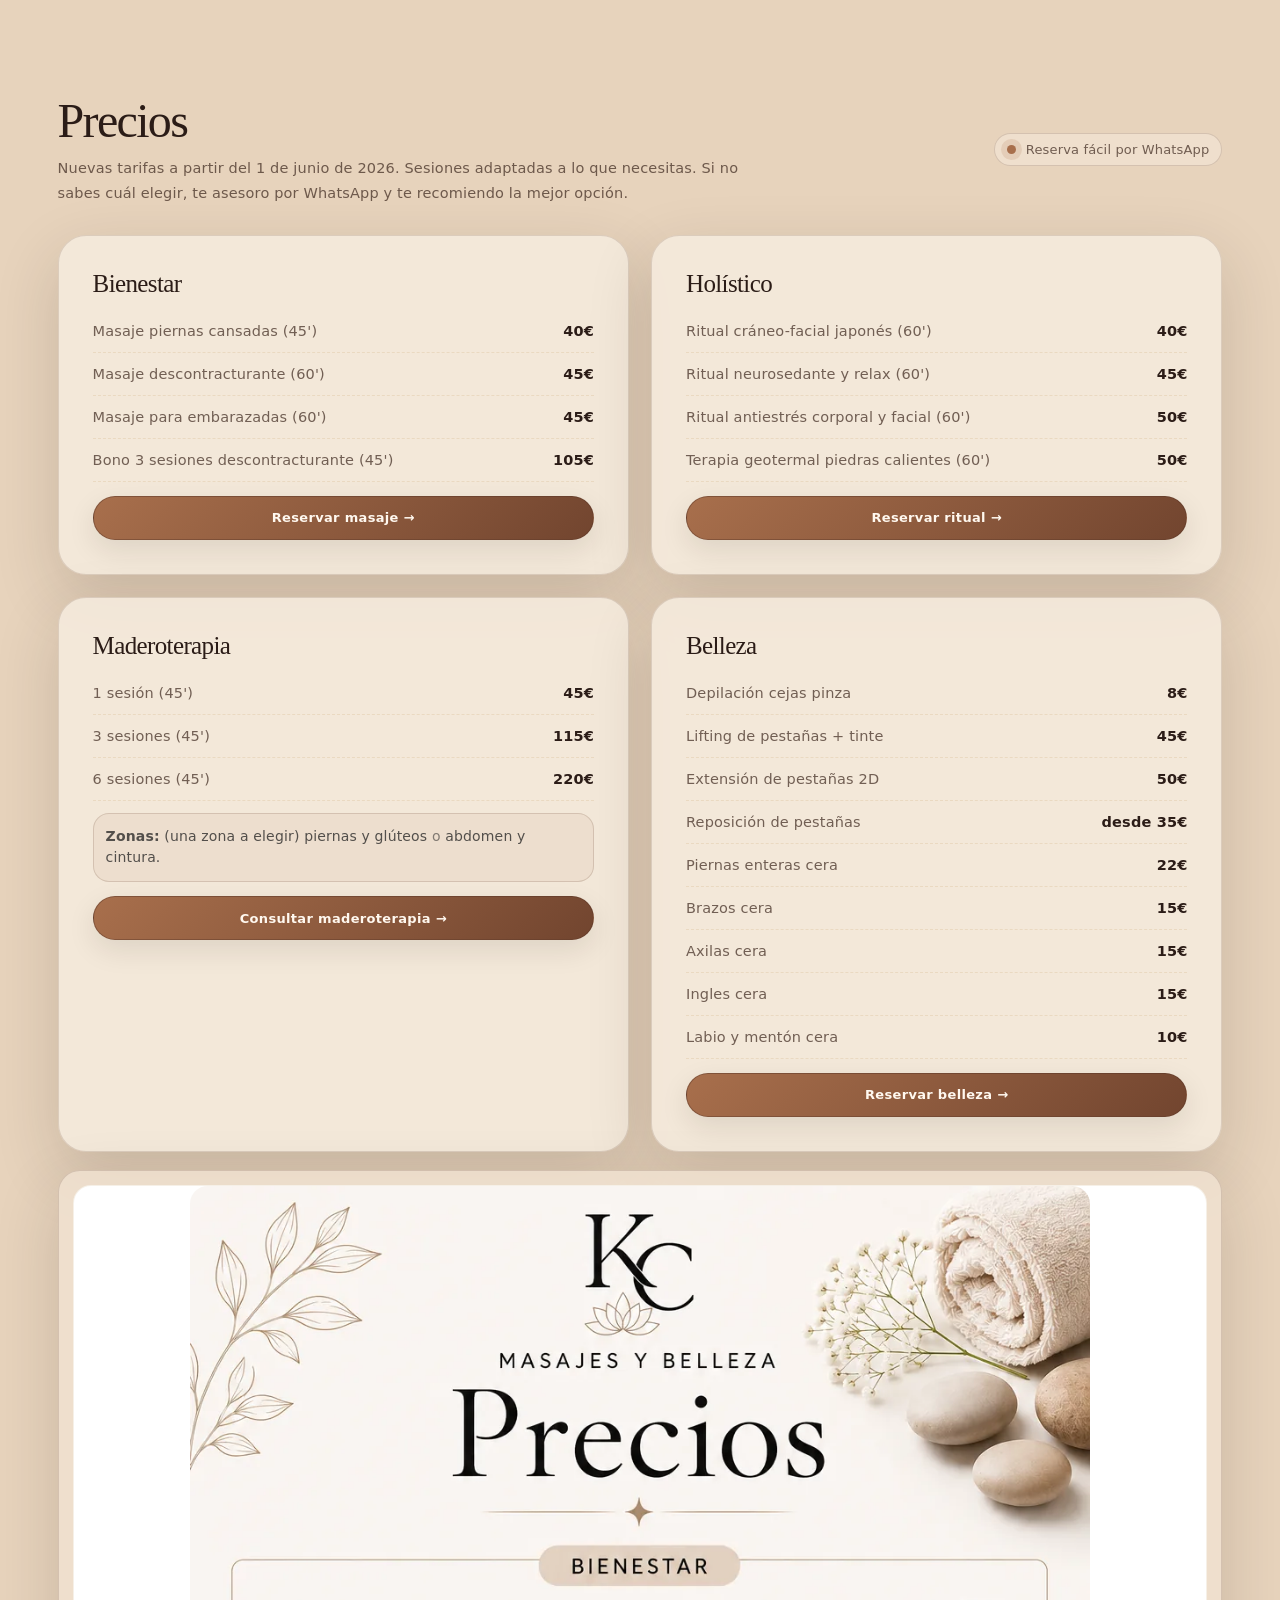
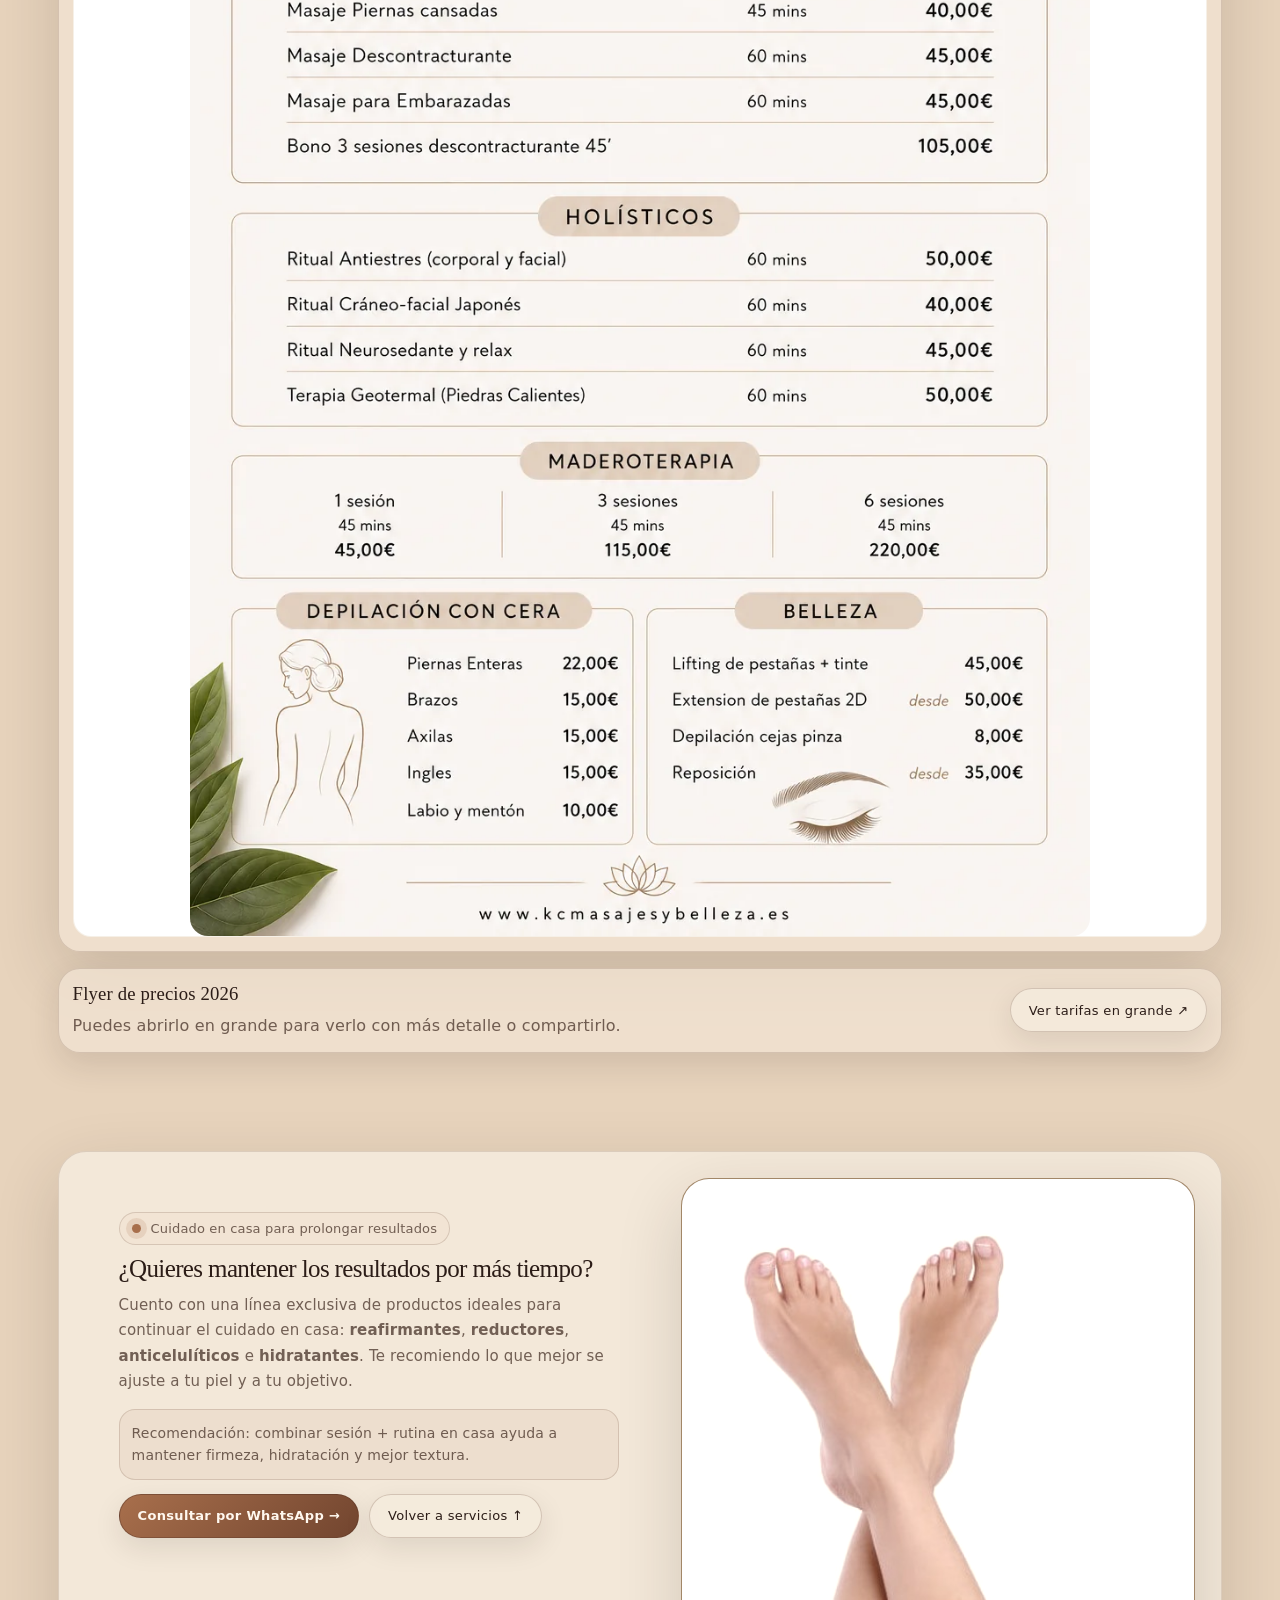
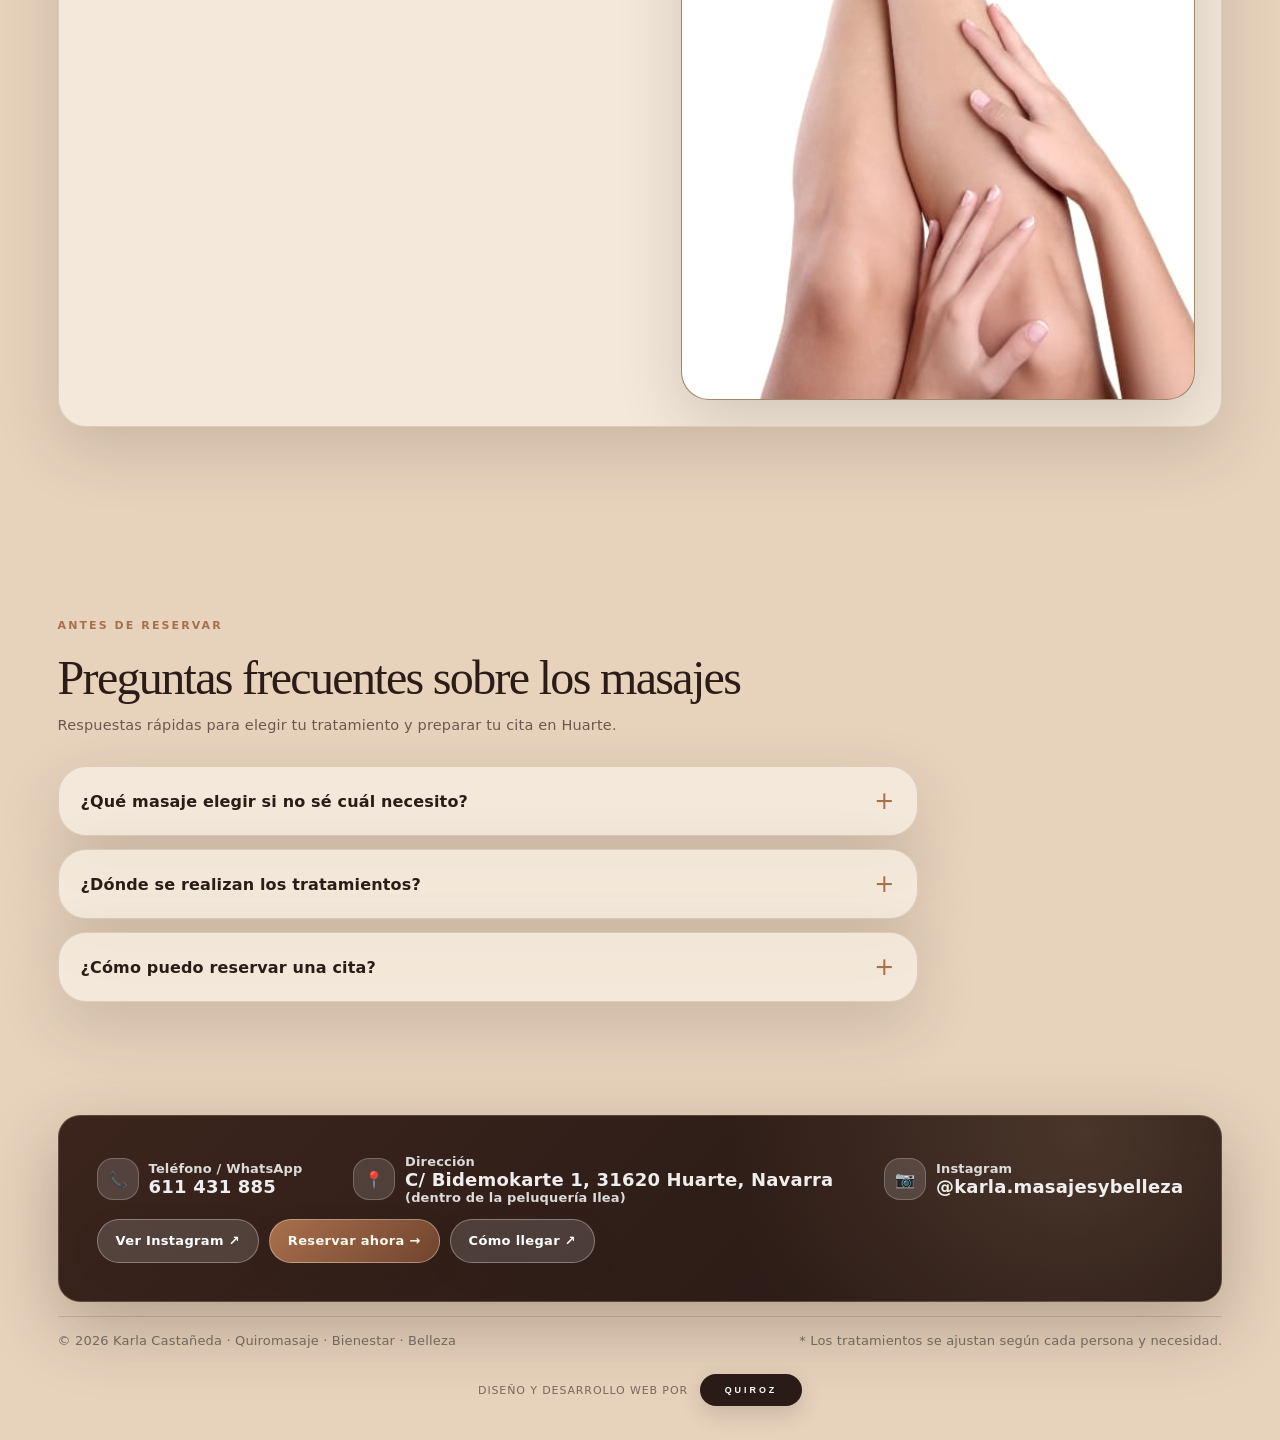
==== commit 49c9ee82: "Implementa base SEO local y tecnica" ====
--- a/index.html
+++ b/index.html
@@ -5,73 +5,102 @@
   <meta name="viewport" content="width=device-width, initial-scale=1" />
   <meta name="theme-color" content="#2B1C17" />
   <title>Masajes en Huarte | Karla Castañeda Quiromasaje y Belleza</title>
-  <meta name="description" content="Masajes en Huarte con Karla Castañeda: quiromasaje, masaje descontracturante, deportivo, relajante, osteopatía, maderoterapia y belleza. Reserva por WhatsApp." />
-  <meta name="keywords" content="masajes en Huarte, quiromasaje Huarte, masaje descontracturante Huarte, masaje deportivo Navarra, masaje relajante Huarte, osteopatía Huarte, maderoterapia Huarte, masajes para embarazadas Navarra, belleza Huarte, depilación con cera Huarte, lifting de pestañas Huarte" />
+  <meta name="description" content="Masajes y quiromasaje en Huarte, Navarra: tratamientos descontracturantes, relajantes, maderoterapia y belleza adaptados a ti. Reserva por WhatsApp." />
   <meta name="robots" content="index, follow, max-image-preview:large" />
   <link rel="canonical" href="https://kcmasajesybelleza.es/" />
+  <link rel="icon" href="img/logo.jpg" type="image/jpeg" />
 
   <!-- Open Graph -->
   <meta property="og:title" content="Masajes en Huarte | Karla Castañeda" />
-  <meta property="og:description" content="Quiromasaje, masajes terapéuticos y tratamientos de belleza personalizados en Huarte, Navarra." />
+  <meta property="og:description" content="Masajes, quiromasaje y tratamientos de bienestar personalizados en Huarte, Navarra. Reserva tu cita directamente por WhatsApp." />
   <meta property="og:type" content="website" />
   <meta property="og:url" content="https://kcmasajesybelleza.es/" />
-  <meta property="og:image" content="https://kcmasajesybelleza.es/img/karla-hero.jpg" />
+  <meta property="og:image" content="https://kcmasajesybelleza.es/img/karla-masajes-huarte-social.jpg" />
+  <meta property="og:image:width" content="1200" />
+  <meta property="og:image:height" content="630" />
+  <meta property="og:image:alt" content="Karla Castañeda, masajes y quiromasaje en Huarte" />
   <meta property="og:locale" content="es_ES" />
   <meta property="og:site_name" content="Karla Castañeda Masajes y Belleza" />
   <meta name="twitter:card" content="summary_large_image" />
+  <meta name="twitter:title" content="Masajes en Huarte | Karla Castañeda" />
+  <meta name="twitter:description" content="Quiromasaje, masajes y bienestar personalizado en Huarte, Navarra." />
+  <meta name="twitter:image" content="https://kcmasajesybelleza.es/img/karla-masajes-huarte-social.jpg" />
 
   <script type="application/ld+json">
   {
     "@context": "https://schema.org",
-    "@type": "HealthAndBeautyBusiness",
-    "@id": "https://kcmasajesybelleza.es/#negocio",
-    "name": "Karla Castañeda Masajes y Belleza",
-    "url": "https://kcmasajesybelleza.es/",
-    "image": "https://kcmasajesybelleza.es/img/karla-hero.jpg",
-    "logo": "https://kcmasajesybelleza.es/img/logo.jpg",
-    "telephone": "+34611431885",
-    "priceRange": "€€",
-    "description": "Centro de quiromasaje, masajes terapéuticos, bienestar y belleza en Huarte, Navarra.",
-    "address": {
-      "@type": "PostalAddress",
-      "streetAddress": "Calle Bidemokarte 1, dentro de la peluquería Ilea",
-      "addressLocality": "Huarte",
-      "addressRegion": "Navarra",
-      "addressCountry": "ES"
-    },
-    "areaServed": ["Huarte", "Pamplona", "Navarra"],
-    "sameAs": ["https://instagram.com/karla.masajesybelleza"],
-    "hasOfferCatalog": {
-      "@type": "OfferCatalog",
-      "name": "Masajes y tratamientos",
-      "itemListElement": [
-        {"@type":"OfferCatalog","name":"Quiromasaje y masaje descontracturante"},
-        {"@type":"OfferCatalog","name":"Masaje deportivo y para piernas cansadas"},
-        {"@type":"OfferCatalog","name":"Masaje relajante y ritual antiestrés"},
-        {"@type":"OfferCatalog","name":"Maderoterapia corporal"},
-        {"@type":"OfferCatalog","name":"Lifting de pestañas y tratamientos de belleza"},
-        {"@type":"OfferCatalog","name":"Depilación con cera"}
-      ]
-    }
+    "@graph": [
+      {
+        "@type": "WebSite",
+        "@id": "https://kcmasajesybelleza.es/#website",
+        "url": "https://kcmasajesybelleza.es/",
+        "name": "Karla Castañeda Masajes y Belleza",
+        "inLanguage": "es-ES"
+      },
+      {
+        "@type": "HealthAndBeautyBusiness",
+        "@id": "https://kcmasajesybelleza.es/#negocio",
+        "name": "Karla Castañeda Masajes y Belleza",
+        "alternateName": "Quiromasaje y Belleza by Karla C.",
+        "url": "https://kcmasajesybelleza.es/",
+        "image": "https://kcmasajesybelleza.es/img/karla-masajes-huarte-social.jpg",
+        "logo": "https://kcmasajesybelleza.es/img/logo.jpg",
+        "telephone": "+34611431885",
+        "priceRange": "€€",
+        "description": "Espacio de quiromasaje, masajes, bienestar y belleza en Huarte, Navarra.",
+        "address": {
+          "@type": "PostalAddress",
+          "streetAddress": "Calle Bidemokarte 1, dentro de la peluquería Ilea",
+          "postalCode": "31620",
+          "addressLocality": "Huarte",
+          "addressRegion": "Navarra",
+          "addressCountry": "ES"
+        },
+        "areaServed": ["Huarte", "Comarca de Pamplona", "Navarra"],
+        "sameAs": ["https://instagram.com/karla.masajesybelleza"],
+        "hasOfferCatalog": {
+          "@type": "OfferCatalog",
+          "name": "Masajes y tratamientos",
+          "itemListElement": [
+            {"@type":"Offer","itemOffered":{"@type":"Service","name":"Quiromasaje y masaje descontracturante"}},
+            {"@type":"Offer","itemOffered":{"@type":"Service","name":"Masaje relajante y ritual antiestrés"}},
+            {"@type":"Offer","itemOffered":{"@type":"Service","name":"Masaje para piernas cansadas y embarazadas"}},
+            {"@type":"Offer","itemOffered":{"@type":"Service","name":"Maderoterapia corporal"}},
+            {"@type":"Offer","itemOffered":{"@type":"Service","name":"Tratamientos de belleza y depilación"}}
+          ]
+        }
+      },
+      {
+        "@type": "FAQPage",
+        "@id": "https://kcmasajesybelleza.es/#preguntas-frecuentes",
+        "mainEntity": [
+          {"@type":"Question","name":"¿Qué masaje elegir si no sé cuál necesito?","acceptedAnswer":{"@type":"Answer","text":"Puedes contarme por WhatsApp qué molestias, tensión u objetivo tienes y te recomendaré el tratamiento más adecuado antes de reservar."}},
+          {"@type":"Question","name":"¿Dónde se realizan los tratamientos?","acceptedAnswer":{"@type":"Answer","text":"Las sesiones se realizan en Calle Bidemokarte 1, 31620 Huarte, dentro de la peluquería Ilea."}},
+          {"@type":"Question","name":"¿Cómo puedo reservar una cita?","acceptedAnswer":{"@type":"Answer","text":"La forma más rápida es escribir por WhatsApp al 611 431 885 para consultar disponibilidad y confirmar la cita."}}
+        ]
+      }
+    ]
   }
   </script>
 
-<link rel="stylesheet" href="css/style.css">
 <link rel="preconnect" href="https://fonts.googleapis.com">
 <link rel="preconnect" href="https://fonts.gstatic.com" crossorigin>
-<link href="https://fonts.googleapis.com/css2?family=Parisienne&display=swap" rel="stylesheet">
+<link href="https://fonts.googleapis.com/css2?family=Parisienne&display=swap" rel="stylesheet" media="print" onload="this.media='all'">
+<noscript><link href="https://fonts.googleapis.com/css2?family=Parisienne&display=swap" rel="stylesheet"></noscript>
+<link rel="stylesheet" href="css/style.css">
 
 
 </head>
 
 <body>
+  <a class="skipLink" href="#contenido-principal">Saltar al contenido principal</a>
   <!-- INTRO DE MARCA -->
   <div class="brandIntro" id="brandIntro" aria-label="Karla Castañeda, quiromasaje y belleza">
     <button class="introSkip" id="introSkip" type="button" aria-label="Saltar introducción">Saltar</button>
     <div class="introGlow" aria-hidden="true"></div>
     <div class="introIdentity">
       <div class="introLogoWrap">
-        <img class="introLogo" src="img/logo.jpg" alt="KC Quiromasaje y Belleza" />
+        <img class="introLogo" src="img/logo.jpg" width="1390" height="1353" alt="KC Quiromasaje y Belleza" fetchpriority="high" decoding="async" />
       </div>
       <div class="introLine" aria-hidden="true"></div>
       <p class="introSignature">Karla C.</p>
@@ -84,7 +113,7 @@
     <div class="wrap">
       <nav class="nav" aria-label="Navegación principal">
         <a class="brand" href="#inicio" aria-label="Ir al inicio">
-          <img class="logoImg" src="img/logo.jpg" alt="KC Quiromasaje y Belleza" />
+          <img class="logoImg" src="img/logo.jpg" width="1390" height="1353" alt="KC Quiromasaje y Belleza" decoding="async" />
           <div>
             <strong>Karla Castañeda</strong>
             <span>Quiromasaje · Bienestar · Belleza</span>
@@ -94,7 +123,8 @@
         <div class="links" aria-label="Secciones">
           <a href="#mi-trabajo">Mi trabajo</a>
           <a href="#servicios">Servicios</a>
-          <a href="#precios">Precios</a>
+          <a href="#precios">Precios</a>
+          <a href="#preguntas">Preguntas</a>
           <a href="#productos">Productos</a>
           <a href="#contacto">Contacto</a>
         </div>
@@ -112,7 +142,8 @@
   </header>
 
   <!-- HERO -->
-  <main id="inicio" class="hero">
+  <main id="contenido-principal">
+  <section id="inicio" class="hero" aria-labelledby="mainTitle">
     <div class="wrap">
       <div class="heroGrid">
         <section class="card heroLeft reveal">
@@ -122,7 +153,7 @@
             Atención cercana · Experiencia cuidada · Tratamientos personalizados
           </div>
 
-          <h1>
+          <h1 id="mainTitle">
             Un momento<br>para volver a ti.
             <span style="color:var(--accent);">Bienestar que se siente.</span>
           </h1>
@@ -146,7 +177,7 @@
 
         <aside class="card reveal">
           <div class="heroPhoto tilt3d" data-tilt="7">
-            <img src="img/karlamasajes.jpeg" alt="Karla Castañeda realizando un masaje profesional de piernas en Huarte" />
+            <img src="img/karlamasajes.jpeg" width="1149" height="1368" alt="Karla Castañeda realizando un masaje profesional de piernas en Huarte" fetchpriority="high" decoding="async" />
             <div class="badge">
               <div class="check" aria-hidden="true">✓</div>
               <div>
@@ -157,7 +188,7 @@
         </aside>
       </div>
     </div>
-  </main>
+  </section>
 
   <!-- MI TRABAJO -->
   <section id="mi-trabajo">
@@ -178,9 +209,9 @@
 
       <div class="aboutGrid">
         <div class="aboutPhoto reveal tilt3d" data-tilt="5">
-          <img src="img/camamasajes.jpeg" alt="Cabina profesional de masajes de Karla Castañeda en Huarte" />
+          <img src="img/camamasajes.jpeg" width="1200" height="1600" alt="Cabina profesional de masajes de Karla Castañeda en Huarte" loading="lazy" decoding="async" />
           <div class="aboutInset">
-            <img src="img/manosmasaje.jpeg" alt="Karla realizando un masaje manual de piernas" />
+            <img src="img/manosmasaje.jpeg" width="978" height="980" alt="Karla realizando un masaje manual de piernas" loading="lazy" decoding="async" />
             <span>Técnica y cuidado</span>
           </div>
         </div>
@@ -225,16 +256,26 @@
       </div>
 
       <div class="tabs reveal" role="tablist" aria-label="Categorías de servicios">
-        <button class="tab active" data-tab="bienestar" role="tab" aria-selected="true">Bienestar</button>
-        <button class="tab" data-tab="reductores" role="tab" aria-selected="false">Reductores</button>
-        <button class="tab" data-tab="belleza" role="tab" aria-selected="false">Belleza</button>
-        <button class="tab" data-tab="depilacion" role="tab" aria-selected="false">Depilación</button>
+        <button class="tab active" data-tab="bienestar" role="tab" aria-selected="true" aria-controls="tabContent">Bienestar</button>
+        <button class="tab" data-tab="reductores" role="tab" aria-selected="false" aria-controls="tabContent">Reductores</button>
+        <button class="tab" data-tab="belleza" role="tab" aria-selected="false" aria-controls="tabContent">Belleza</button>
+        <button class="tab" data-tab="depilacion" role="tab" aria-selected="false" aria-controls="tabContent">Depilación</button>
       </div>
 
       <div class="catGrid">
-        <div class="card catCard reveal" id="tabContent"></div>
+        <div class="card catCard reveal" id="tabContent" role="tabpanel">
+          <h3>Bienestar</h3>
+          <ul class="bullets">
+            <li>Masaje relajante con aceites esenciales</li>
+            <li>Masaje facial japonés y cráneo-facial</li>
+            <li>Masaje descontracturante</li>
+            <li>Masaje para piernas cansadas</li>
+            <li>Masaje con piedras calientes y masaje de pies</li>
+          </ul>
+          <div class="hint"><b>Recomendación:</b> ideal para soltar tensión, desconectar y recuperar energía.</div>
+        </div>
         <div class="catImg reveal tilt3d" data-tilt="5">
-          <img id="tabImage" src="img/bienestar-karla.jpeg" alt="Cabina de masajes y bienestar de Karla Castañeda en Huarte" />
+          <img id="tabImage" src="img/bienestar-karla.jpeg" width="1220" height="1618" alt="Cabina de masajes y bienestar de Karla Castañeda en Huarte" loading="lazy" decoding="async" />
         </div>
       </div>
     </div>
@@ -305,8 +346,8 @@
       </div>
 
       <div class="flyerPreview reveal">
-        <a href="img/flyer-precios-2026.png" target="_blank" rel="noopener" aria-label="Abrir flyer de precios 2026">
-          <img src="img/flyer-precios-2026.png" alt="Flyer de precios 2026 de Karla Castañeda" />
+        <a href="img/precios-masajes-karla-2026.webp" target="_blank" rel="noopener" aria-label="Abrir flyer de precios 2026">
+          <img src="img/precios-masajes-karla-2026.webp" width="1024" height="1536" alt="Tarifas 2026 de masajes y tratamientos de Karla Castañeda" loading="lazy" decoding="async" />
         </a>
       </div>
 
@@ -317,7 +358,7 @@
             Puedes abrirlo en grande para verlo con más detalle o compartirlo.
           </p>
         </div>
-        <a class="btn" href="img/flyer-precios-2026.png" target="_blank" rel="noopener">Ver flyer ↗</a>
+        <a class="btn" href="img/precios-masajes-karla-2026.webp" target="_blank" rel="noopener">Ver tarifas en grande ↗</a>
       </div>
     </div>
   </section>
@@ -350,13 +391,42 @@
         </div>
 
         <div class="ctaImg">
-          <img src="img/depilacion.jpg" alt="Cuidado corporal y bienestar" />
+          <img src="img/depilacion.jpg" width="483" height="773" alt="Productos de cuidado corporal para mantener los resultados" loading="lazy" decoding="async" />
         </div>
       </div>
     </div>
-  </section>
-
-  <!-- CONTACTO -->
+  </section>
+
+  <!-- PREGUNTAS FRECUENTES -->
+  <section id="preguntas" class="faqSection" aria-labelledby="faqTitle">
+    <div class="wrap">
+      <div class="sectionTitle reveal">
+        <div>
+          <div class="eyebrow">Antes de reservar</div>
+          <h2 id="faqTitle">Preguntas frecuentes sobre los masajes</h2>
+          <p>Respuestas rápidas para elegir tu tratamiento y preparar tu cita en Huarte.</p>
+        </div>
+      </div>
+      <div class="faqGrid">
+        <details class="card faqItem reveal">
+          <summary>¿Qué masaje elegir si no sé cuál necesito?</summary>
+          <p>Cuéntame por WhatsApp dónde notas tensión, qué molestias tienes o qué quieres conseguir. Te recomendaré el tratamiento más adecuado antes de reservar.</p>
+        </details>
+        <details class="card faqItem reveal">
+          <summary>¿Dónde se realizan los tratamientos?</summary>
+          <p>En Calle Bidemokarte 1, 31620 Huarte, dentro de la peluquería Ilea y a pocos minutos de Pamplona.</p>
+        </details>
+        <details class="card faqItem reveal">
+          <summary>¿Cómo puedo reservar una cita?</summary>
+          <p>La forma más rápida es escribir por WhatsApp al 611 431 885. Te confirmaré la disponibilidad y resolveré cualquier duda antes de la sesión.</p>
+        </details>
+      </div>
+    </div>
+  </section>
+
+  </main>
+
+  <!-- CONTACTO -->
   <footer id="contacto">
     <div class="wrap">
       <div class="contactBar reveal">
@@ -364,7 +434,7 @@
           <div class="icon" aria-hidden="true">📞</div>
           <div>
             <div style="opacity:.9; font-size: 13px;">Teléfono / WhatsApp</div>
-            <div style="font-size: 18px; letter-spacing:.2px;">611 431 885</div>
+            <a href="tel:+34611431885" style="font-size: 18px; letter-spacing:.2px;">611 431 885</a>
           </div>
         </div>
 
@@ -372,8 +442,10 @@
           <div class="icon" aria-hidden="true">📍</div>
           <div>
             <div style="opacity:.9; font-size: 13px;">Dirección</div>
-            <div style="font-size: 18px; letter-spacing:.2px;">C/ Bidemokarte 1, Huarte</div>
-            <div style="opacity:.9; font-size: 13px;">(dentro de la peluquería Ilea)</div>
+            <address style="font-style:normal;">
+              <div style="font-size: 18px; letter-spacing:.2px;">C/ Bidemokarte 1, 31620 Huarte, Navarra</div>
+              <div style="opacity:.9; font-size: 13px;">(dentro de la peluquería Ilea)</div>
+            </address>
           </div>
         </div>
 
@@ -407,7 +479,7 @@
       <a class="creatorCredit" href="https://www.instagram.com/bryans_quiroz/" target="_blank" rel="noopener noreferrer" aria-label="Diseño web realizado por Quiroz. Visitar Instagram de Bryan Quiroz">
         <span>Diseño y desarrollo web por</span>
         <span class="creatorLogo">
-          <img src="img/logo-quiroz.svg" alt="Quiroz, diseño y desarrollo web" />
+          <img src="img/logo-quiroz.svg" width="271" height="81" alt="Quiroz, diseño y desarrollo web" loading="lazy" />
         </span>
       </a>
     </div>
@@ -416,7 +488,7 @@
   <!-- OFERTA FLASH -->
   <button class="offerTeaser" id="offerTeaser" type="button" aria-label="Abrir oferta especial de maderoterapia">
     <span class="offerTeaserLabel">Oferta especial</span>
-    <img src="img/oferta-maderoterapia-septiembre.jpeg" alt="Oferta de maderoterapia moldeadora, 5 sesiones por 199 euros" />
+    <img src="img/oferta-maderoterapia-septiembre.jpeg" width="1080" height="1920" alt="Oferta de maderoterapia moldeadora, 5 sesiones por 199 euros" decoding="async" />
     <span class="offerTeaserHint">Toca para descubrirla</span>
   </button>
 
@@ -434,7 +506,7 @@
     <div class="offerPanel" role="document">
       <button class="offerClose" type="button" data-close-offer aria-label="Cerrar oferta">×</button>
       <div class="offerVisual">
-        <img src="img/oferta-maderoterapia-septiembre.jpeg" alt="Oferta de maderoterapia moldeadora: 5 sesiones de una hora por 199 euros" />
+        <img src="img/oferta-maderoterapia-septiembre.jpeg" width="1080" height="1920" alt="Oferta de maderoterapia moldeadora: 5 sesiones de una hora por 199 euros" decoding="async" />
       </div>
       <div class="offerCopy">
         <span class="offerEyebrow">Oferta especial · Plazas limitadas</span>
--- a/css/style.css
+++ b/css/style.css
@@ -29,9 +29,28 @@
       overflow-x: hidden;
     }
 
-    a{ color: inherit; text-decoration: none; }
-    img{ max-width: 100%; display:block; }
+    a{ color: inherit; text-decoration: none; }
+    img{ max-width: 100%; display:block; }
     button{ font: inherit; }
+
+    :focus-visible{
+      outline: 3px solid rgba(168,111,76,.72);
+      outline-offset: 4px;
+    }
+
+    .skipLink{
+      position: fixed;
+      top: 12px;
+      left: 12px;
+      z-index: 2000;
+      padding: 11px 15px;
+      border-radius: 10px;
+      color: #fff;
+      background: #2b1c17;
+      transform: translateY(-160%);
+      transition: transform .2s ease;
+    }
+    .skipLink:focus{ transform: translateY(0); }
 
     body.introActive,
     body.offerOpen{ overflow: hidden; }
@@ -167,10 +186,11 @@
     .offerTeaser.isVisible{ opacity: 1; visibility: visible; }
     .offerTeaser img{
       grid-area: 1 / 1;
-      width: min(390px, 76vw);
-      max-height: 78vh;
+      width: auto;
+      height: min(78vh, 760px);
+      max-width: 82vw;
       border-radius: 24px;
-      object-fit: cover;
+      object-fit: contain;
       box-shadow: 0 35px 100px rgba(37,20,15,.48);
       transform: translateY(24px) scale(.9);
       opacity: 0;
@@ -267,7 +287,7 @@
     .offerDialog.isOpen .offerPanel{ opacity: 1; }
     .offerDialog.isOpen .offerPanel{ transform: translateY(0) scale(1); }
     .offerVisual{ min-height: 590px; background: #eadbca; }
-    .offerVisual img{ width: 100%; height: 100%; object-fit: cover; object-position: center; }
+    .offerVisual img{ width: 100%; height: 100%; object-fit: contain; object-position: center; }
     .offerCopy{ display: flex; flex-direction: column; justify-content: center; padding: clamp(30px, 5vw, 64px); color: #39251e; }
     .offerEyebrow{ color: #9b643f; font-size: 11px; font-weight: 850; letter-spacing: .14em; text-transform: uppercase; }
     .offerCopy h2{ margin: 12px 0 14px; font-family: Georgia, serif; font-size: clamp(34px, 4.2vw, 55px); line-height: .98; letter-spacing: -.04em; }
@@ -280,13 +300,13 @@
 
     @media (max-width: 700px){
       .offerTeaser{ padding: 18px; }
-      .offerTeaser img{ width: min(340px, 86vw); max-height: 76dvh; border-radius: 20px; }
+      .offerTeaser img{ width: auto; height: min(76dvh, 680px); max-width: 88vw; border-radius: 20px; }
       .offerTeaser.isCollapsing img{ transform: translate(calc(50vw - 105px), calc(50dvh - 48px)) scale(.13); }
       .flashOffer{ right: 12px; bottom: max(12px, env(safe-area-inset-bottom)); min-width: 205px; }
       .offerDialog{ align-items: end; padding: 0; }
       .offerPanel{ grid-template-columns: 1fr; width: 100%; max-height: 94dvh; overflow-y: auto; border-radius: 25px 25px 0 0; }
-      .offerVisual{ min-height: 0; height: min(46dvh, 430px); }
-      .offerVisual img{ object-position: center 28%; }
+      .offerVisual{ display: grid; place-items: center; min-height: 0; height: auto; }
+      .offerVisual img{ width: auto; height: min(64dvh, 560px); max-width: 100%; object-fit: contain; object-position: center; }
       .offerCopy{ padding: 26px 24px max(28px, env(safe-area-inset-bottom)); }
       .offerCopy h2{ font-size: 36px; }
       .offerCopy ul{ margin: 17px 0 20px; gap: 7px; }
@@ -298,6 +318,38 @@
       .offerTeaser, .offerTeaser img{ transition-duration: .01ms; }
       .introLogoWrap, .introSignature, .introTagline{ opacity: 1; filter: none; transform: none; }
       .introLine{ width: min(230px, 60vw); }
+    }
+
+    /* Preguntas frecuentes */
+    .faqSection{ padding: clamp(62px, 8vw, 105px) 0; }
+    .faqGrid{ display: grid; gap: 13px; max-width: 860px; }
+    .faqItem{ padding: 0; overflow: clip; }
+    .faqItem summary{
+      display: flex;
+      align-items: center;
+      justify-content: space-between;
+      gap: 18px;
+      padding: 20px 22px;
+      color: var(--deep, #2b1c17);
+      font-weight: 800;
+      cursor: pointer;
+      list-style: none;
+    }
+    .faqItem summary::-webkit-details-marker{ display: none; }
+    .faqItem summary::after{
+      content: "+";
+      flex: 0 0 auto;
+      color: var(--accent);
+      font-size: 24px;
+      font-weight: 400;
+      transition: transform .22s ease;
+    }
+    .faqItem[open] summary::after{ transform: rotate(45deg); }
+    .faqItem p{
+      margin: 0;
+      padding: 0 22px 22px;
+      color: var(--muted);
+      line-height: 1.7;
     }
 
     .wrap{
